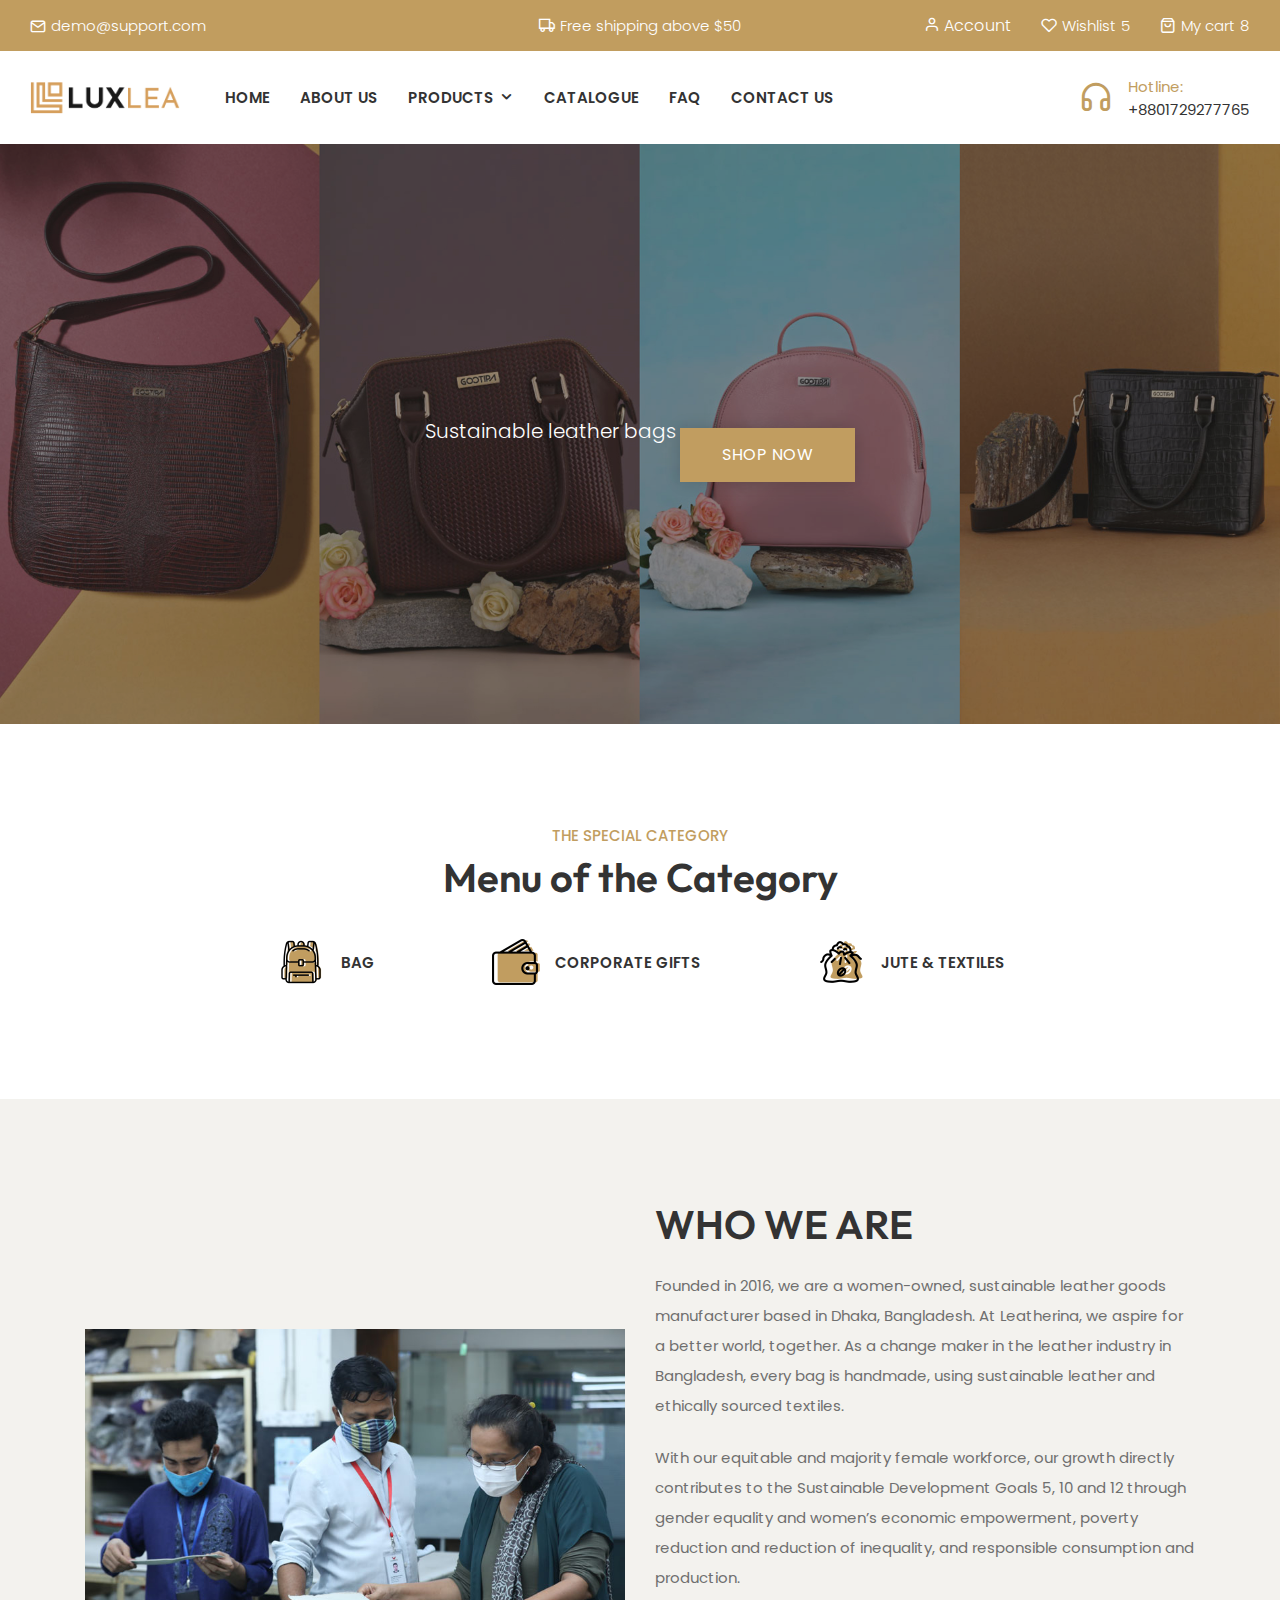
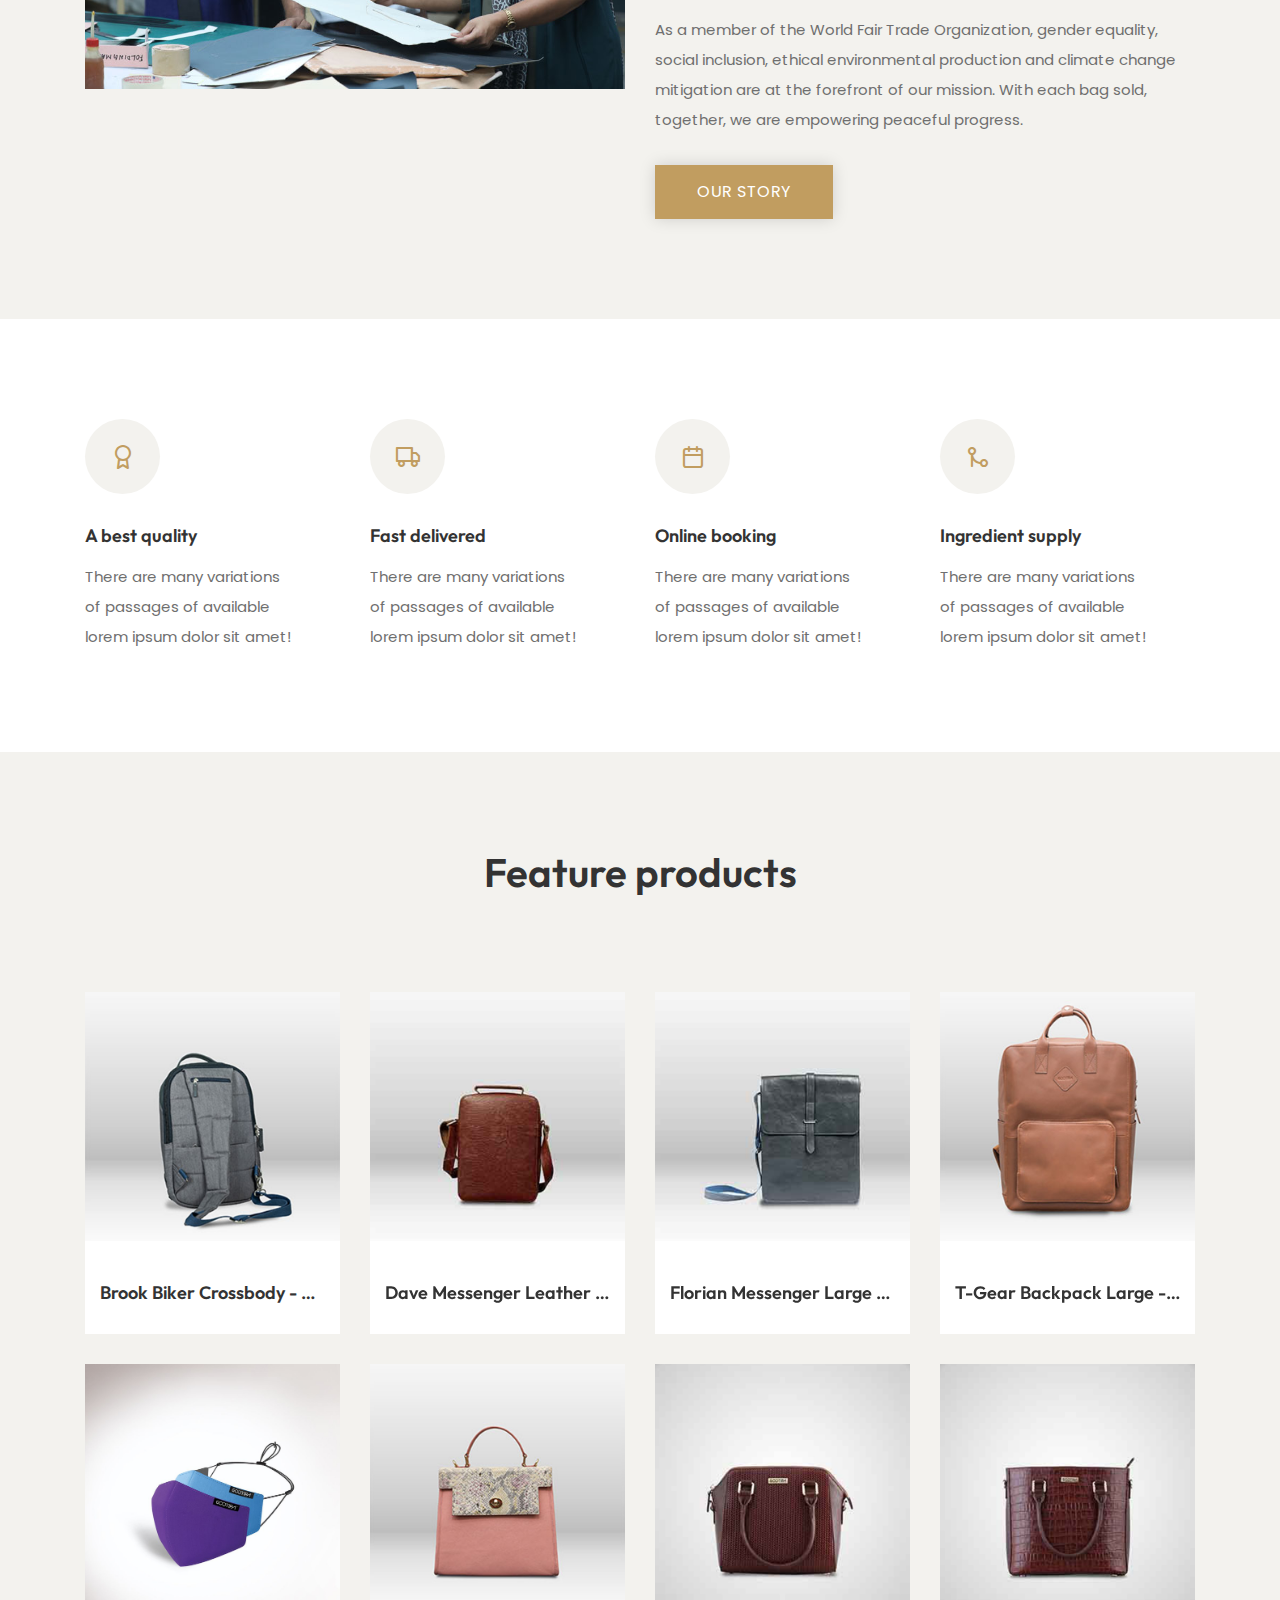
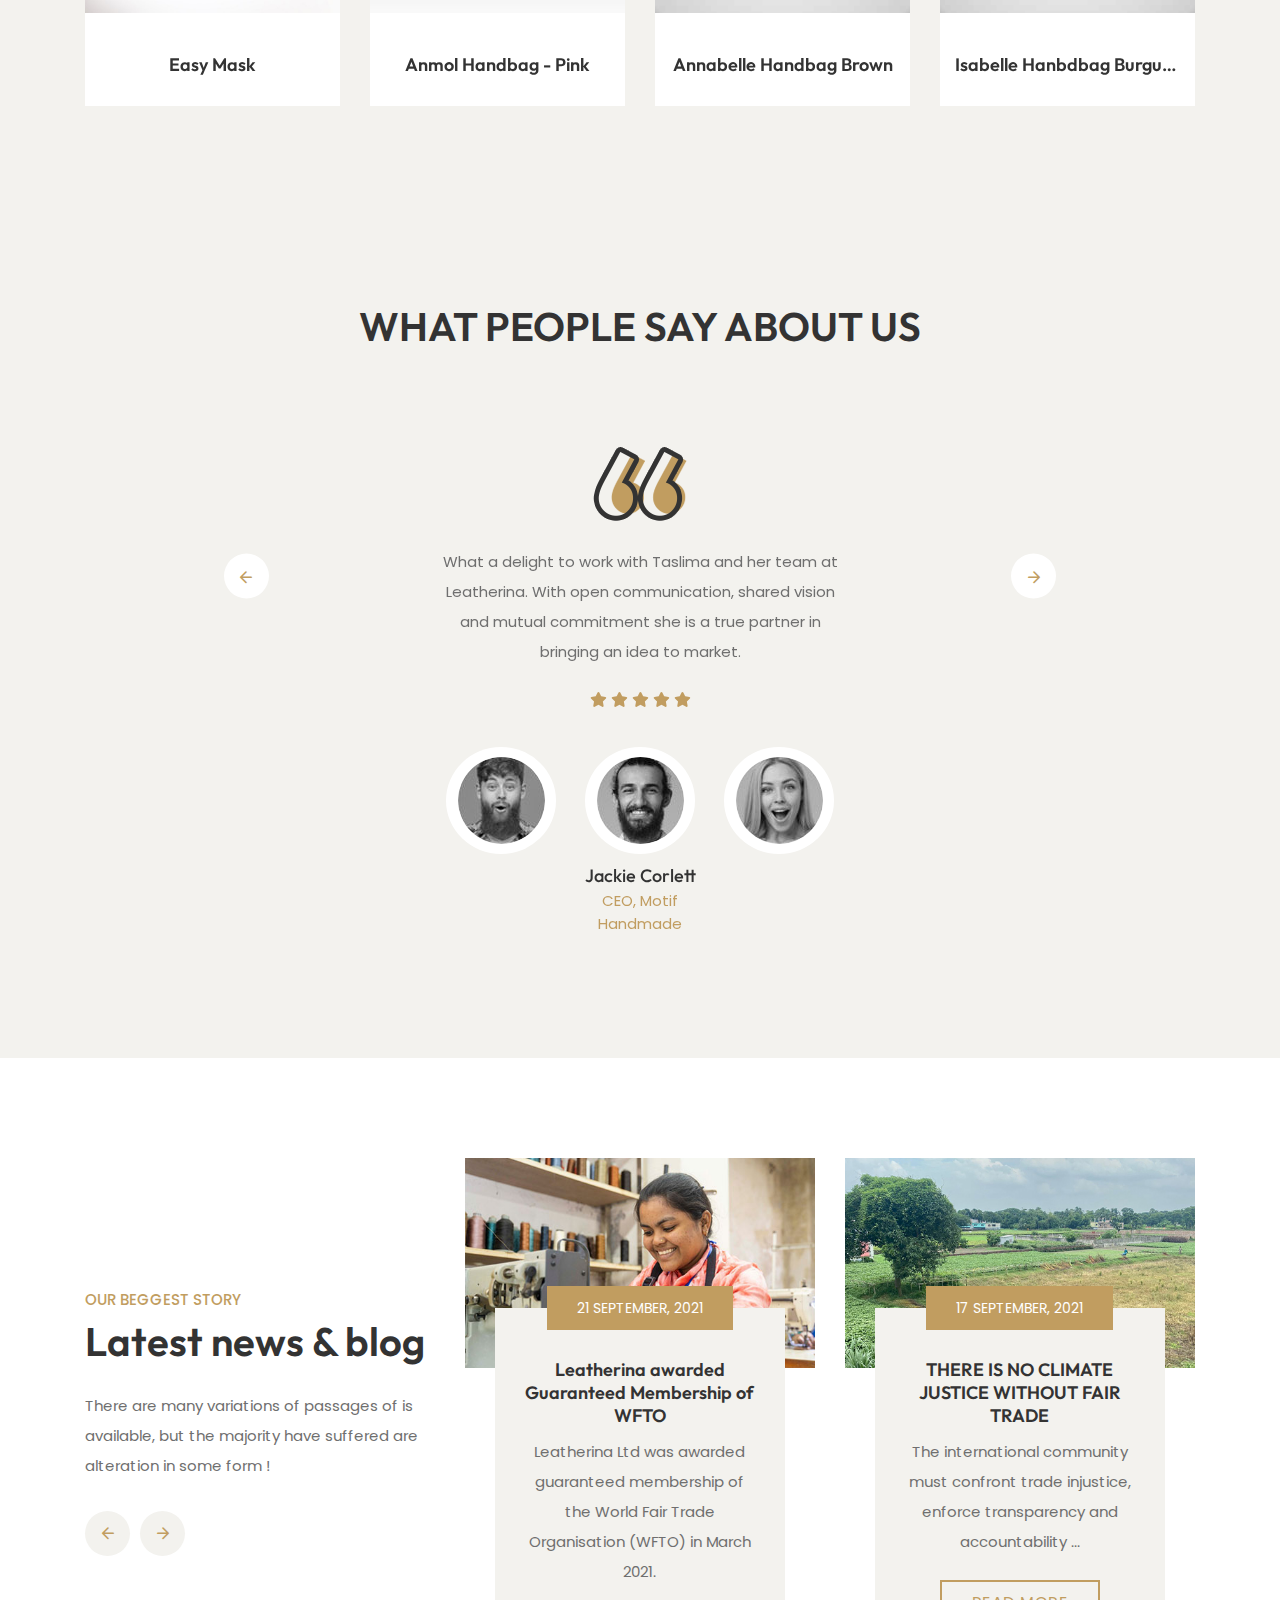
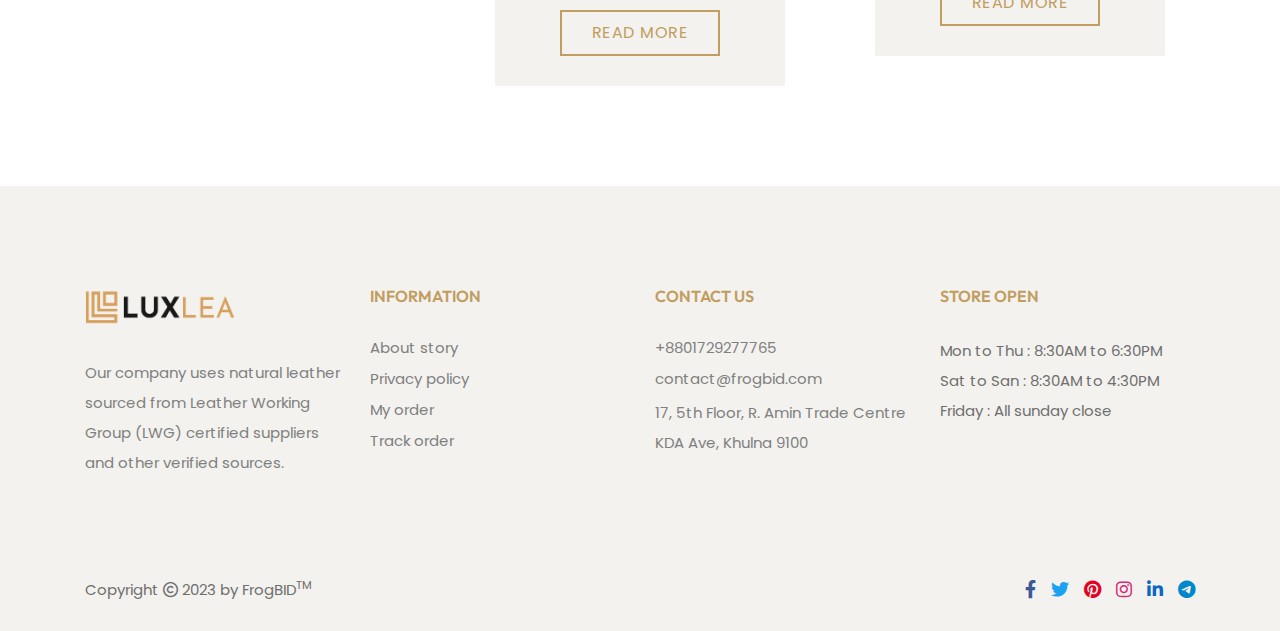
==== index.html @ 8ec2c6d4 "Update Files" ====
<!DOCTYPE html>
<html lang="en">

<!-- Added by HTTrack --><meta http-equiv="content-type" content="text/html;charset=UTF-8" /><!-- /Added by HTTrack -->
<head>
        <meta charset="utf-8">
        <meta name="description" content="A best stylish, creative, modern responsive template for different eCommerce business or industries."/>
        <meta name="keywords" content="food template, bakery products, html, eCommerce html template, responsive, pizza, burger, furniture, mobile, watches, electronics, computers accessories, toys, jewellery, restaurant accessories"/>
        <meta name="author" content="spacingtech_webify">
        <meta name="viewport" content="width=device-width, initial-scale=1">
        <!-- title -->
        <title>Luxlea</title>
        <!-- favicon -->
        <link rel="icon" type="image/x-icon" href="img/logo/favicon.png">
        <!-- bootstrap css -->
        <link rel="stylesheet" type="text/css" href="css/bootstrap.min.css">
        <!-- magnific-popup css -->
        <link rel="stylesheet" type="text/css" href="css/magnific-popup.css">
        <!-- animate css -->
        <link rel="stylesheet" type="text/css" href="css/animate.min.css">
        <!-- bootstrap icon -->
        <link rel="stylesheet" type="text/css" href="css/bootstrap-icons.css">
        <!-- font-awesome css -->
        <link rel="stylesheet" type="text/css" href="css/all.min.css">
        <!--fether css -->
        <link rel="stylesheet" type="text/css" href="css/feather.css">
        <!-- owl css -->
        <link rel="stylesheet" type="text/css" href="css/owl.carousel.min.css">
        <link rel="stylesheet" type="text/css" href="css/owl.theme.default.min.css">
        <!-- swiper-bundle css -->
        <link rel="stylesheet" type="text/css" href="css/swiper-bundle.min.css">
        <!-- slick slider css -->
        <link rel="stylesheet" type="text/css" href="css/slick.css">
        <!-- style css -->
        <link rel="stylesheet" type="text/css" href="css/style.css">
    </head>
    <body>
        <!-- top-notification start -->
        <section class="top-notification-bar">
            <div class="container-fluid">
                <div class="row">
                    <div class="col">
                        <ul class="grid-wrap">
                            <li class="grid-wrapper contact-wrap">
                                <div class="contact-link">
                                    <div class="connect-wrap contact-mail">
                                        <a href="mailto:demo@support.com"><i class="feather-mail"></i>
                                            <span>demo@support.com</span>
                                        </a>
                                    </div>
                                </div>
                            </li>
                            <li class="grid-wrapper center-wrap">
                                <div class="offer-text">
                                    <span class="icon"><i class="feather-truck"></i></span>
                                    <p>Free shipping above $50</p>
                                </div>
                            </li>
                            <li class="grid-wrapper other-wrap">
                                <div class="other-link">
                                    <!-- user start -->
                                    <div class="noti-wrap user-wrap">
                                        <div class="acc-desk-header">
                                            <div class="acc-title">
                                                <a href="#" class="acc-ti">
                                                    <span class="user-icon"><i class="feather-user"></i></span>
                                                    <span class="user-title">Account</span>
                                                </a>
                                            </div>
                                            <div class="acc-title-lg">
                                                <a href="#"><i class="feather-user"></i></a>
                                            </div>
                                        </div>
                                    </div>
                                    <!-- user end -->
                                    <!-- wishlist start -->
                                    <div class="noti-wrap wishlist-wrap">
                                        <a href="#" class="header-wishlist-btn">
                                            <span class="wishlist-icon"><i class="feather-heart"></i></span>
                                            <span class="wishlist-title">Wishlist</span>
                                            <span class="wishlist-counter">5</span>
                                        </a>
                                    </div>
                                    <!-- wishlist end -->
                                    <!-- cart start -->
                                    <div class="noti-wrap cart-wrap">
                                        <div class="shopping-widget">
                                            <div class="shopping-cart">
                                                <a href="javascript:void(0)" class="cart-count">
                                                    <span class="cart-icon-wrap">
                                                        <span class="cart-icon"><i class="feather-shopping-bag"></i></span>
                                                        <span class="cart-title">My cart</span>
                                                        <span class="bigcounter">8</span>
                                                    </span>
                                                </a>
                                            </div>
                                        </div>
                                    </div>
                                    <!-- cart end -->
                                </div>
                            </li>
                        </ul>
                    </div>
                </div>
            </div>
        </section>
        <!-- top-notification end -->
        <!-- header start -->
        <header class="header-area">
            <div class="header-main-area">
                <div class="container-fluid">
                    <div class="row">
                        <div class="col">
                            <div class="header-main">
                                <!-- header logo start -->
                                <div class="header-element logo">
                                    <a href="index.html" class="theme-header-logo">
                                        <img src="img/logo/logo.png" class="img-fluid" alt="logo">
                                    </a>
                                </div>
                                <!-- header logo end -->
                                <!-- header megamenu start -->
                                <div class="header-element megamenu-content">
                                    <a href="#main-collapse" class="browse-cat" data-bs-toggle="collapse" aria-expanded="true">
                                        <span class="menu-icon"><i class="feather-menu"></i></span>
                                        <span class="menu-title">Menu</span>
                                        <span class="menu-arrow"><i class="feather-chevron-down"></i></span>
                                    </a>
                                    <div class="mainwrap collapse show" id="main-collapse">
                                        <ul class="main-menu">
                                            <li class="menu-link">
                                                <a href="index.html" class="link-title">
                                                    <span class="sp-link-title">Home</span>
                                                </a>
                                                <a href="index.html" data-bs-toggle="collapse" class="link-title link-title-lg">
                                                    <span class="sp-link-title">Home</span>
                                                </a>
                                            </li>
                                            <li class="menu-link">
                                                <a href="about-us-2.html" class="link-title">
                                                    <span class="sp-link-title">About Us</span>
                                                </a>
                                                <a href="about-us-2.html" data-bs-toggle="collapse" class="link-title link-title-lg">
                                                    <span class="sp-link-title">About Us</span>
                                                </a>
                                            </li>
                                            <li class="menu-link">
                                                <a href="#" class="link-title">
                                                    <span class="sp-link-title">Products</span>
                                                    <span class="menu-arrow"><i class="feather-chevron-down"></i></span>
                                                </a>
                                                <a href="#" data-bs-toggle="collapse" class="link-title link-title-lg">
                                                    <span class="sp-link-title">Products</span>
                                                    <span class="menu-arrow"><i class="feather-chevron-down"></i></span>
                                                </a>
                                                <div class="menu-dropdown single-menu collapse" id="desk-single-blog">
                                                    <ul class="container ul p-0">
                                                        <li class="singlemenu-li">
                                                            <a href="bag.html" class="singlelink-title">
                                                                <span class="sp-link-title">Bag's</span>
                                                            </a>
                                                        </li>
                                                        <li class="singlemenu-li">
                                                            <a href="corporategifts.html" class="singlelink-title">
                                                                <span class="sp-link-title">Corporate Gifts</span>
                                                            </a>
                                                        </li>
                                                        <li class="singlemenu-li">
                                                            <a href="juteandtextiles.html" class="singlelink-title">
                                                                <span class="sp-link-title">Jute & Textiles</span>
                                                            </a>
                                                        </li>
                                                    </ul>
                                                </div>
                                            </li>
                                            <li class="menu-link">
                                                <a href="#" class="link-title">
                                                    <span class="sp-link-title">Catalogue </span>
                                                </a>
                                                <a href="#" class="link-title link-title-lg" data-bs-toggle="collapse">
                                                    <span class="sp-link-title">Catalogue</span>
                                                </a>
                                            </li>
                                            <li class="menu-link">
                                                <a href="faq.html" class="link-title">
                                                    <span class="sp-link-title">Faq</span>
                                                </a>
                                                <a href="faq.html" data-bs-toggle="collapse" class="link-title link-title-lg">
                                                    <span class="sp-link-title">Faq</span>
                                                </a>
                                            </li>
                                            <li class="menu-link">
                                                <a href="contact-us-2.html" class="link-title">
                                                    <span class="sp-link-title">Contact us</span>
                                                </a>
                                                <a href="contact-us-2.html" data-bs-toggle="collapse" class="link-title link-title-lg">
                                                    <span class="sp-link-title">Contact us</span>
                                                </a>
                                            </li>
                                        </ul>
                                    </div>
                                </div>
                                <!-- header megamenu end -->
                                <!-- right-block-box start-->
                                <div class="header-element right-block-box">
                                    <ul class="shop-element">
                                        <li class="side-wrap toggle-wrap">
                                            <!-- button toggler start -->
                                            <button class="toggler-button"><span class="line"></span></button>
                                            <!-- button toggler end -->
                                        </li>
                                        <li class="side-wrap search-wrap">
                                            <a href="#seachmodal" class="search-popup" data-bs-toggle="modal">
                                                <i class="feather-search"></i>
                                            </a>
                                            <a href="#seachmodal" class="search-popup search-popup-lg" data-bs-toggle="modal"><i class="feather-search"></i></a>
                                        </li>
                                        <li class="side-wrap user-wrap">
                                            <div class="acc-desk-header">
                                                <div class="acc-title">
                                                    <span class="user-icon"><i class="feather-user"></i></span>
                                                    <a href="#" class="acc-ti">Account</a>
                                                </div>
                                                <div class="acc-title-lg">
                                                    <a href="#"><i class="feather-user"></i></a>
                                                </div>
                                            </div>
                                        </li>
                                        <li class="side-wrap wishlist-wrap">
                                            <a href="#" class="header-wishlist-btn">
                                                <span class="wishlist-icon"><i class="feather-heart"></i></span>
                                                <span class="wishlist-title">Wishlist</span>
                                                <span class="wishlist-counter">5</span>
                                            </a>
                                        </li>
                                        <li class="side-wrap cart-wrap">
                                            <div class="shopping-widget">
                                                <div class="shopping-cart">
                                                    <a href="javascript:void(0)" class="cart-count">
                                                        <span class="cart-icon-wrap">
                                                            <span class="cart-icon"><i class="feather-shopping-bag"></i></span>
                                                            <span class="cart-title">My cart</span>
                                                            <span class="bigcounter">8</span>
                                                        </span>
                                                    </a>
                                                </div>
                                            </div>
                                        </li>
                                        <li class="side-wrap track-wrap">
                                            <div class="track-block">
                                                <a href="tel:+00123456789">
                                                    <span class="icon"><i class="feather-headphones"></i></span>
                                                    <span class="title-block">
                                                        <span class="hot-title">Hotline:</span>+8801729277765
                                                    </span>
                                                </a>
                                            </div>
                                        </li>
                                    </ul>
                                </div>
                                <!-- right-block-box end-->
                            </div>
                        </div>
                    </div>
                </div>
            </div>
        </header>
        <!-- header end -->
        <main>
            <!-- home-slider start -->
            <section class="slider-content">
                <div class="home-slider owl-carousel owl-theme" id="home-slider">
                    <div class="item">
                        <div class="slide-image">
                            <img src="img/slider/backery-slider-01.jpg" class="img-fluid desk-img" alt="backery-slider-01">
                            <img src="img/slider/mobile-slider-01.jpg" class="img-fluid mobile-img" alt="mobile-slider-01">
                            <div class="container slider-info-content">
                                <div class="row">
                                    <div class="col">
                                        <div class="slider-text-info slider-content-center slider-text-center">
                                            <span class="sub-title e1">Sustainable leather bags</span>
                                            <a href="#" class="btn btn-style e1">Shop now</a>
                                        </div>
                                    </div>
                                </div>
                            </div>
                        </div>
                    </div>
                    <div class="item">
                        <div class="slide-image">
                            <img src="img/slider/backery-slider-02.jpg" class="img-fluid desk-img" alt="backery-slider-02">
                            <img src="img/slider/mobile-slider-02.jpg" class="img-fluid mobile-img" alt="mobile-slider-02">
                            <div class="container slider-info-content">
                                <div class="row">
                                    <div class="col">
                                        <div class="slider-text-info slider-content-center slider-text-center">
                                            <span class="sub-title e1">Empowering women with each bag made and worn</span>
                                            <a href="#" class="btn btn-style e1">Shop now</a>
                                        </div>
                                    </div>
                                </div>
                            </div>
                        </div>
                    </div>
                    <div class="item">
                        <div class="slide-image">
                            <img src="img/slider/backery-slider-03.jpg" class="img-fluid desk-img" alt="backery-slider-03">
                            <img src="img/slider/mobile-slider-03.jpg" class="img-fluid mobile-img" alt="mobile-slider-03">
                            <div class="container slider-info-content">
                                <div class="row">
                                    <div class="col">
                                        <div class="slider-text-info slider-content-center slider-text-center">
                                            <span class="sub-title e1">Enabling a value chain of empowerment and peace</span>
                                            <a href="#" class="btn btn-style e1">Shop now</a>
                                        </div>
                                    </div>
                                </div>
                            </div>
                        </div>
                    </div>
                </div>
            </section>
            <!-- home-slider end -->
            <!-- tab stat -->
            <section class="category-sub category-sub-template section-ptb" style="padding-bottom: 0px;">
                <div class="container">
                    <div class="row">
                        <div class="col">
                            <div class="section-capture">
                                <div class="section-title">
                                    <span class="sub-title">The special Category</span>
                                    <h2>Menu of the Category</h2>
                                </div>
                                <!-- product-tab start -->
                                <div class="tab tab-grp">
                                    <ul class="nav nav-tabs">
                                        <li>
                                            <a href="bag.html">
                                                <span class="tab-img">
                                                    <img src="img/logo/tab-1.png" class="img-fluid" alt="tab-1">
                                                </span>
                                                <span class="tab-title">Bag</span>
                                            </a>
                                        </li>
                                        <li>
                                            <a href="corporategifts.html">
                                                <span class="tab-img">
                                                    <img src="img/logo/tab-2.png" class="img-fluid" alt="tab-2">
                                                </span>
                                                <span class="tab-title">Corporate Gifts</span>
                                            </a>
                                        </li>
                                        <li>
                                            <a href="juteandtextiles.html">
                                                <span class="tab-img">
                                                    <img src="img/logo/tab-3.png" class="img-fluid" alt="tab-3">
                                                </span>
                                                <span class="tab-title">Jute & Textiles</span>
                                            </a>
                                        </li>
                                    </ul>
                                </div>
                                <!-- product-tab end -->
                            </div>
                           <!-- <div class="tab-content tabs">
                                <div class="tab-pane fade show active" id="bread">
                                    <ul class="grid-wrap">
                                        <li class="grid-wrapper">
                                            <a href="collection.html" class="sub-cat-block">
                                                <span class="cat-img">
                                                    <img src="img/collection/bun-collection-01.jpg" class="img-fluid" alt="bun-collection-01">
                                                </span>
                                                <div class="text-content">
                                                    <h6>Baguette with bread</h6>
                                                    <p>It is a long established fact that reader will be distracted by the</p>
                                                </div>
                                                <span class="icon"><i class="feather-arrow-right"></i></span>
                                            </a>
                                        </li>
                                        <li class="grid-wrapper">
                                            <a href="collection.html" class="sub-cat-block">
                                                <span class="cat-img">
                                                    <img src="img/collection/bun-collection-02.jpg" class="img-fluid" alt="bun-collection-02">
                                                </span>
                                                <div class="text-content">
                                                    <h6>French bread alternative</h6>
                                                    <p>It is a long established fact that reader will be distracted by the</p>
                                                </div>
                                                <span class="icon"><i class="feather-arrow-right"></i></span>
                                            </a>
                                        </li>
                                        <li class="grid-wrapper">
                                            <a href="collection.html" class="sub-cat-block">
                                                <span class="cat-img">
                                                    <img src="img/collection/bun-collection-03.jpg" class="img-fluid" alt="bun-collection-03">
                                                </span>
                                                <div class="text-content">
                                                    <h6>Focaccia is an italian</h6>
                                                    <p>It is a long established fact that reader will be distracted by the</p>
                                                </div>
                                                <span class="icon"><i class="feather-arrow-right"></i></span>
                                            </a>
                                        </li>
                                        <li class="grid-wrapper">
                                            <a href="collection.html" class="sub-cat-block">
                                                <span class="cat-img">
                                                    <img src="img/collection/bun-collection-04.jpg" class="img-fluid" alt="bun-collection-04">
                                                </span>
                                                <div class="text-content">
                                                    <h6>The brown bread</h6>
                                                    <p>It is a long established fact that reader will be distracted by the</p>
                                                </div>
                                                <span class="icon"><i class="feather-arrow-right"></i></span>
                                            </a>
                                        </li>
                                        <li class="grid-wrapper">
                                            <a href="collection.html" class="sub-cat-block">
                                                <span class="cat-img">
                                                    <img src="img/collection/bun-collection-05.jpg" class="img-fluid" alt="bun-collection-05">
                                                </span>
                                                <div class="text-content">
                                                    <h6>Whole wheat bread</h6>
                                                    <p>It is a long established fact that reader will be distracted by the</p>
                                                </div>
                                                <span class="icon"><i class="feather-arrow-right"></i></span>
                                            </a>
                                        </li>
                                        <li class="grid-wrapper">
                                            <a href="collection.html" class="sub-cat-block">
                                                <span class="cat-img">
                                                    <img src="img/collection/bun-collection-06.jpg" class="img-fluid" alt="bun-collection-06">
                                                </span>
                                                <div class="text-content">
                                                    <h6>Boston brown bread</h6>
                                                    <p>It is a long established fact that reader will be distracted by the</p>
                                                </div>
                                                <span class="icon"><i class="feather-arrow-right"></i></span>
                                            </a>
                                        </li>
                                    </ul>
                                </div>
                                <div class="tab-pane fade" id="cakes">
                                    <ul class="grid-wrap">
                                        <li class="grid-wrapper">
                                            <a href="collection.html" class="sub-cat-block">
                                                <span class="cat-img">
                                                    <img src="img/collection/cake-collection-01.jpg" class="img-fluid" alt="cake-collection-01">
                                                </span>
                                                <div class="text-content">
                                                    <h6>Black forest pastry</h6>
                                                    <p>It is a long established fact that reader will be distracted by the</p>
                                                </div>
                                                <span class="icon"><i class="feather-arrow-right"></i></span>
                                            </a>
                                        </li>
                                        <li class="grid-wrapper">
                                            <a href="collection.html" class="sub-cat-block">
                                                <span class="cat-img">
                                                    <img src="img/collection/cake-collection-02.jpg" class="img-fluid" alt="cake-collection-02">
                                                </span>
                                                <div class="text-content">
                                                    <h6>Baking with Pastry</h6>
                                                    <p>It is a long established fact that reader will be distracted by the</p>
                                                </div>
                                                <span class="icon"><i class="feather-arrow-right"></i></span>
                                            </a>
                                        </li>
                                        <li class="grid-wrapper">
                                            <a href="collection.html" class="sub-cat-block">
                                                <span class="cat-img">
                                                    <img src="img/collection/cake-collection-03.jpg" class="img-fluid" alt="cake-collection-03">
                                                </span>
                                                <div class="text-content">
                                                    <h6>Suet crust pastry</h6>
                                                    <p>It is a long established fact that reader will be distracted by the</p>
                                                </div>
                                                <span class="icon"><i class="feather-arrow-right"></i></span>
                                            </a>
                                        </li>
                                        <li class="grid-wrapper">
                                            <a href="collection.html" class="sub-cat-block">
                                                <span class="cat-img">
                                                    <img src="img/collection/cake-collection-04.jpg" class="img-fluid" alt="cake-collection-04">
                                                </span>
                                                <div class="text-content">
                                                    <h6>Flaky and puff pastry</h6>
                                                    <p>It is a long established fact that reader will be distracted by the</p>
                                                </div>
                                                <span class="icon"><i class="feather-arrow-right"></i></span>
                                            </a>
                                        </li>
                                        <li class="grid-wrapper">
                                            <a href="collection.html" class="sub-cat-block">
                                                <span class="cat-img">
                                                    <img src="img/collection/cake-collection-05.jpg" class="img-fluid" alt="cake-collection-05">
                                                </span>
                                                <div class="text-content">
                                                    <h6>Rough puff pastry</h6>
                                                    <p>It is a long established fact that reader will be distracted by the</p>
                                                </div>
                                                <span class="icon"><i class="feather-arrow-right"></i></span>
                                            </a>
                                        </li>
                                        <li class="grid-wrapper">
                                            <a href="collection.html" class="sub-cat-block">
                                                <span class="cat-img">
                                                    <img src="img/collection/cake-collection-06.jpg" class="img-fluid" alt="cake-collection-06">
                                                </span>
                                                <div class="text-content">
                                                    <h6>Water crust pastry</h6>
                                                    <p>It is a long established fact that reader will be distracted by the</p>
                                                </div>
                                                <span class="icon"><i class="feather-arrow-right"></i></span>
                                            </a>
                                        </li>
                                    </ul>
                                </div>
                                <div class="tab-pane fade" id="bun">
                                    <ul class="grid-wrap">
                                        <li class="grid-wrapper">
                                            <a href="collection.html" class="sub-cat-block">
                                                <span class="cat-img">
                                                    <img src="img/collection/bun-collection-01.jpg" class="img-fluid" alt="bun-collection-01">
                                                </span>
                                                <div class="text-content">
                                                    <h6>A cream bun</h6>
                                                    <p>It is a long established fact that reader will be distracted by the</p>
                                                </div>
                                                <span class="icon"><i class="feather-arrow-right"></i></span>
                                            </a>
                                        </li>
                                        <li class="grid-wrapper">
                                            <a href="collection.html" class="sub-cat-block">
                                                <span class="cat-img">
                                                    <img src="img/collection/bun-collection-02.jpg" class="img-fluid" alt="bun-collection-02">
                                                </span>
                                                <div class="text-content">
                                                    <h6>Baguette is a long</h6>
                                                    <p>It is a long established fact that reader will be distracted by the</p>
                                                </div>
                                                <span class="icon"><i class="feather-arrow-right"></i></span>
                                            </a>
                                        </li>
                                        <li class="grid-wrapper">
                                            <a href="collection.html" class="sub-cat-block">
                                                <span class="cat-img">
                                                    <img src="img/collection/bun-collection-03.jpg" class="img-fluid" alt="bun-collection-03">
                                                </span>
                                                <div class="text-content">
                                                    <h6>Brioche bun having</h6>
                                                    <p>It is a long established fact that reader will be distracted by the</p>
                                                </div>
                                                <span class="icon"><i class="feather-arrow-right"></i></span>
                                            </a>
                                        </li>
                                        <li class="grid-wrapper">
                                            <a href="collection.html" class="sub-cat-block">
                                                <span class="cat-img">
                                                    <img src="img/collection/bun-collection-04.jpg" class="img-fluid" alt="bun-collection-04">
                                                </span>
                                                <div class="text-content">
                                                    <h6>The croissant breakfast</h6>
                                                    <p>It is a long established fact that reader will be distracted by the</p>
                                                </div>
                                                <span class="icon"><i class="feather-arrow-right"></i></span>
                                            </a>
                                        </li>
                                        <li class="grid-wrapper">
                                            <a href="collection.html" class="sub-cat-block">
                                                <span class="cat-img">
                                                    <img src="img/collection/bun-collection-05.jpg" class="img-fluid" alt="bun-collection-05">
                                                </span>
                                                <div class="text-content">
                                                    <h6>Banana the bread</h6>
                                                    <p>It is a long established fact that reader will be distracted by the</p>
                                                </div>
                                                <span class="icon"><i class="feather-arrow-right"></i></span>
                                            </a>
                                        </li>
                                        <li class="grid-wrapper">
                                            <a href="collection.html" class="sub-cat-block">
                                                <span class="cat-img">
                                                    <img src="img/collection/bun-collection-06.jpg" class="img-fluid" alt="bun-collection-06">
                                                </span>
                                                <div class="text-content">
                                                    <h6>Leavened fresh breads</h6>
                                                    <p>It is a long established fact that reader will be distracted by the</p>
                                                </div>
                                                <span class="icon"><i class="feather-arrow-right"></i></span>
                                            </a>
                                        </li>
                                    </ul>
                                </div>
                                <div class="tab-pane fade" id="pastries">
                                    <ul class="grid-wrap">
                                        <li class="grid-wrapper">
                                            <a href="collection.html" class="sub-cat-block">
                                                <span class="cat-img">
                                                    <img src="img/collection/pastry-collection-01.jpg" class="img-fluid" alt="pastry-collection-01">
                                                </span>
                                                <div class="text-content">
                                                    <h6>Apricot danish pastry</h6>
                                                    <p>It is a long established fact that reader will be distracted by the</p>
                                                </div>
                                                <span class="icon"><i class="feather-arrow-right"></i></span>
                                            </a>
                                        </li>
                                        <li class="grid-wrapper">
                                            <a href="collection.html" class="sub-cat-block">
                                                <span class="cat-img">
                                                    <img src="img/collection/pastry-collection-02.jpg" class="img-fluid" alt="pastry-collection-02">
                                                </span>
                                                <div class="text-content">
                                                    <h6>Rhubarb tartlets pastry</h6>
                                                    <p>It is a long established fact that reader will be distracted by the</p>
                                                </div>
                                                <span class="icon"><i class="feather-arrow-right"></i></span>
                                            </a>
                                        </li>
                                        <li class="grid-wrapper">
                                            <a href="collection.html" class="sub-cat-block">
                                                <span class="cat-img">
                                                    <img src="img/collection/pastry-collection-03.jpg" class="img-fluid" alt="pastry-collection-03">
                                                </span>
                                                <div class="text-content">
                                                    <h6>Profiteroles Pastry</h6>
                                                    <p>It is a long established fact that reader will be distracted by the</p>
                                                </div>
                                                <span class="icon"><i class="feather-arrow-right"></i></span>
                                            </a>
                                        </li>
                                        <li class="grid-wrapper">
                                            <a href="collection.html" class="sub-cat-block">
                                                <span class="cat-img">
                                                    <img src="img/collection/pastry-collection-04.jpg" class="img-fluid" alt="pastry-collection-04">
                                                </span>
                                                <div class="text-content">
                                                    <h6>Florentine tarts pastry</h6>
                                                    <p>It is a long established fact that reader will be distracted by the</p>
                                                </div>
                                                <span class="icon"><i class="feather-arrow-right"></i></span>
                                            </a>
                                        </li>
                                        <li class="grid-wrapper">
                                            <a href="collection.html" class="sub-cat-block">
                                                <span class="cat-img">
                                                    <img src="img/collection/pastry-collection-05.jpg" class="img-fluid" alt="pastry-collection-05">
                                                </span>
                                                <div class="text-content">
                                                    <h6>Baklava pastry</h6>
                                                    <p>It is a long established fact that reader will be distracted by the</p>
                                                </div>
                                                <span class="icon"><i class="feather-arrow-right"></i></span>
                                            </a>
                                        </li>
                                        <li class="grid-wrapper">
                                            <a href="collection.html" class="sub-cat-block">
                                                <span class="cat-img">
                                                    <img src="img/collection/pastry-collection-06.jpg" class="img-fluid" alt="pastry-collection-06">
                                                </span>
                                                <div class="text-content">
                                                    <h6>Rocky cups pastry</h6>
                                                    <p>It is a long established fact that reader will be distracted by the</p>
                                                </div>
                                                <span class="icon"><i class="feather-arrow-right"></i></span>
                                            </a>
                                        </li>
                                    </ul>
                                </div>
                            </div>-->
                        </div>
                    </div>
                </div>
            </section>
            <!-- tab end -->


            <!-- custom-text start -->
            <section class="custom-text">
                <div class="container">
                    <div class="row">
                        <div class="col">
                            <div class="custom-text-wrapper">
                                <div class="custom-text-img">
                                    <div class="offer-img">
                                        <a href="about-us-2.html">
                                            <img src="img/about-us/backery-about-img.png" class="img-fluid" alt="backery-about-img">
                                        </a>
                                    </div>
                                </div>
                                <div class="custom-text-content">
                                    <div class="custom-width">
                                        <h2>WHO WE ARE</h2>
                                        <p>Founded in 2016, we are a women-owned, sustainable leather goods manufacturer based in Dhaka, Bangladesh. At Leatherina, we aspire for a better world, together. As a change maker in the leather industry in Bangladesh, every bag is handmade, using sustainable leather and ethically sourced textiles. </p>
                                        <p>With our equitable and majority female workforce, our growth directly contributes to the Sustainable Development Goals 5, 10 and 12 through gender equality and women’s economic empowerment, poverty reduction and reduction of inequality, and responsible consumption and production.</p>
                                        <p>As a member of the World Fair Trade Organization, gender equality, social inclusion, ethical environmental production and climate change mitigation are at the forefront of our mission. With each bag sold, together, we are empowering peaceful progress.</p>
                                        <div class="price-wrap">
                                            <a href="about-us-2.html" class="btn btn-style">OUR STORY</a>
                                        </div>
                                    </div>
                                </div>
                            </div>
                        </div>
                    </div>
                </div>
            </section>
            <!-- custom-text end -->
            <!-- our-service-area start -->
            <section class="our-service-area section-ptb">
                <div class="container">
                    <div class="row">
                        <div class="col">
                            <ul class="single-service">
                                <li class="service-content">
                                    <div class="ser-block">
                                        <a href="javascript:void(0)"><i class="feather-award"></i></a>
                                        <div class="service-text">
                                            <h6>A best quality</h6>
                                            <p>There are many variations of passages of available lorem ipsum dolor sit amet!</p>
                                        </div>
                                    </div>
                                </li>
                                <li class="service-content">
                                    <div class="ser-block">
                                        <a href="javascript:void(0)"><i class="feather-truck"></i></a>
                                        <div class="service-text">
                                            <h6>Fast delivered</h6>
                                            <p>There are many variations of passages of available lorem ipsum dolor sit amet!</p>
                                        </div>
                                    </div>
                                </li>
                                <li class="service-content">
                                    <div class="ser-block">
                                        <a href="javascript:void(0)"><i class="feather-calendar"></i></a>
                                        <div class="service-text">
                                            <h6>Online booking</h6>
                                            <p>There are many variations of passages of available lorem ipsum dolor sit amet!</p>
                                        </div>
                                    </div>
                                </li>
                                <li class="service-content">
                                    <div class="ser-block">
                                        <a href="javascript:void(0)"><i class="feather-git-merge"></i></a>
                                        <div class="service-text">
                                            <h6>Ingredient supply</h6>
                                            <p>There are many variations of passages of available lorem ipsum dolor sit amet!</p>
                                        </div>
                                    </div>
                                </li>
                            </ul>
                        </div>
                    </div>
                </div>
            </section>
            <!-- our-service-area end -->
            <!-- product start -->
            <section class="special-category collection-category-template section-ptb">
                <div class="container">
                    <div class="row">
                        <div class="col">
                            <div class="collection-category">
                                <div class="section-capture">
                                    <div class="section-title">
                                        <h2><span>Feature products</span></h2>
                                    </div>
                                </div>
                                <div class="collection-wrap">
                                    <div class="collection-slider swiper" id="pro-template">
                                        <div class="swiper-wrapper">
                                            <div class="swiper-slide">
                                                <!-- product start -->
                                                <div class="single-product-wrap">
                                                    <!-- product-img start -->
                                                    <div class="product-image">
                                                        <a href="product-template6.html" class="pro-img">
                                                            <img src="img/product/p-1.jpg" class="img-fluid img1" alt="p-1">
                                                            <img src="img/product/p-2.jpg" class="img-fluid img2" alt="p-2">
                                                        </a>
                                                    </div>
                                                    <div class="product-content">
                                                        <h6><a href="product-template6.html">Brook Biker Crossbody - Blue</a></h6>
                                                    </div>
                                                </div>
                                            </div>
                                            <div class="swiper-slide">
                                                <div class="single-product-wrap">
                                                    <!-- product-img start -->
                                                    <div class="product-image">
                                                        <a href="product-template6.html" class="pro-img">
                                                            <img src="img/product/p-3.jpg" class="img-fluid img1" alt="p-3">
                                                            <img src="img/product/p-4.jpg" class="img-fluid img2" alt="p-4">
                                                        </a>
                                                    </div>
                                                    <div class="product-content">
                                                        <h6><a href="product-template6.html">Dave Messenger Leather - Brown</a></h6>
                                                    </div>
                                                </div>
                                            </div>
                                            <div class="swiper-slide">
                                                <!-- product start -->
                                                <div class="single-product-wrap">
                                                    <!-- product-img start -->
                                                    <div class="product-image">
                                                        <a href="product-template6.html" class="pro-img">
                                                            <img src="img/product/p-5.jpg" class="img-fluid img1" alt="p-5">
                                                            <img src="img/product/p-6.jpg" class="img-fluid img2" alt="p-6">
                                                        </a>
                                                    </div>
                                                    <div class="product-content">
                                                        <h6><a href="product-template6.html">Florian Messenger Large - Navy Blue</a></h6>
                                                    </div>
                                                </div>
                                            </div>
                                            <div class="swiper-slide">
                                                <!-- product start -->
                                                <div class="single-product-wrap">
                                                    <!-- product-img start -->
                                                    <div class="product-image">
                                                        <a href="product-template6.html" class="pro-img">
                                                            <img src="img/product/p-7.jpg" class="img-fluid img1" alt="p-7">
                                                            <img src="img/product/p-8.jpg" class="img-fluid img2" alt="p-8">
                                                        </a>
                                                    </div>
                                                    <div class="product-content">
                                                        <h6><a href="product-template6.html">T-Gear Backpack Large - Brown</a></h6>
                                                    </div>
                                                </div>
                                            </div>
                                            <div class="swiper-slide">
                                                <!-- product start -->
                                                <div class="single-product-wrap">
                                                    <!-- product-img start -->
                                                    <div class="product-image">
                                                        <a href="product-template6.html" class="pro-img">
                                                            <img src="img/product/p-9.jpg" class="img-fluid img1" alt="p-9">
                                                            <img src="img/product/p-10.jpg" class="img-fluid img2" alt="p-10">
                                                        </a>
                                                    </div>
                                                    <div class="product-content">
                                                        <h6><a href="product-template6.html">HK Knit Mask</a></h6>
                                                    </div>
                                                </div>
                                            </div>
                                            <div class="swiper-slide">
                                                <!-- product start -->
                                                <div class="single-product-wrap">
                                                    <!-- product-img start -->
                                                    <div class="product-image">
                                                        <a href="product-template6.html" class="pro-img">
                                                            <img src="img/product/p-11.jpg" class="img-fluid img1" alt="p-11">
                                                            <img src="img/product/p-12.jpg" class="img-fluid img2" alt="p-12">
                                                        </a>
                                                    </div>
                                                    <div class="product-content">

                                                        <h6><a href="product-template6.html">3D Mask</a></h6>
                                                    </div>
                                                </div>
                                            </div>
                                            <div class="swiper-slide">
                                                <!-- product start -->
                                                <div class="single-product-wrap">
                                                    <!-- product-img start -->
                                                    <div class="product-image">
                                                        <a href="product-template6.html" class="pro-img">
                                                            <img src="img/product/p-13.jpg" class="img-fluid img1" alt="p-13">
                                                            <img src="img/product/p-14.jpg" class="img-fluid img2" alt="p-14">
                                                        </a>
                                                    </div>

                                                    <div class="product-content">
                                                        <h6><a href="product-template6.html">Easy Mask</a></h6>
                                                    </div>
                                                </div>
                                            </div>
                                            <div class="swiper-slide">
                                                <!-- product start -->
                                                <div class="single-product-wrap">
                                                    <!-- product-img start -->
                                                    <div class="product-image">
                                                        <a href="product-template6.html" class="pro-img">
                                                            <img src="img/product/p-15.jpg" class="img-fluid img1" alt="p-15">
                                                            <img src="img/product/p-16.jpg" class="img-fluid img2" alt="p-16">
                                                        </a>
                                                    </div>
                                                    <div class="product-content">
                                                        <h6><a href="product-template6.html">Anmol Handbag - Pink</a></h6>
                                                    </div>
                                                </div>
                                            </div>
                                            <div class="swiper-slide">
                                                <!-- product start -->
                                                <div class="single-product-wrap">
                                                    <!-- product-img start -->
                                                    <div class="product-image">
                                                        <a href="product-template6.html" class="pro-img">
                                                            <img src="img/product/p-17.jpg" class="img-fluid img1" alt="p-17">
                                                            <img src="img/product/p-18.jpg" class="img-fluid img2" alt="p-18">
                                                        </a>
                                                    </div>
                                                    <div class="product-content">
                                                        <h6><a href="product-template6.html">Annabelle Handbag Brown</a></h6>
                                                </div>
                                                </div>
                                            </div>
                                            <div class="swiper-slide">
                                                <!-- product start -->
                                                <div class="single-product-wrap">
                                                    <!-- product-img start -->
                                                    <div class="product-image">
                                                        <a href="product-template6.html" class="pro-img">
                                                            <img src="img/product/p-19.jpg" class="img-fluid img1" alt="p-19">
                                                            <img src="img/product/p-20.jpg" class="img-fluid img2" alt="p-20">
                                                        </a>
                                                    </div>
                                                    <div class="product-content">
                                                        <h6><a href="product-template6.html">Isabelle Hanbdbag Burgundy</a></h6>
                                                    </div>
                                                </div>
                                            </div>
                                            <div class="swiper-slide">
                                                <!-- product start -->
                                                <div class="single-product-wrap">
                                                    <!-- product-img start -->
                                                    <div class="product-image">
                                                        <a href="product-template6.html" class="pro-img">
                                                            <img src="img/product/p-21.jpg" class="img-fluid img1" alt="p-21">
                                                            <img src="img/product/p-22.jpg" class="img-fluid img2" alt="p-22">
                                                        </a>
                                                    </div>
                                                    <div class="product-content">
                                                        <h6><a href="product-template6.html">Forte weekender - Brown</a></h6>
                                                    </div>
                                                </div>
                                            </div>
                                            <div class="swiper-slide">
                                                <!-- product start -->
                                                <div class="single-product-wrap">
                                                    <!-- product-img start -->
                                                    <div class="product-image">
                                                        <a href="product-template6.html" class="pro-img">
                                                            <img src="img/product/p-1.jpg" class="img-fluid img1" alt="p-1">
                                                            <img src="img/product/p-2.jpg" class="img-fluid img2" alt="p-2">
                                                        </a>
                                                    </div>
                                                    <div class="product-content">
                                                        <h6><a href="product-template6.html">Brook Biker Crossbody - Blue</a></h6>
                                                    </div>
                                                </div>
                                            </div>
                                        </div>
                                    </div>
                                </div>
                            </div>
                        </div>
                    </div>
                </div>
            </section>
            <!-- product end -->
            <!-- testimonial start -->
            <section class="testimonial-area section-ptb">
                <div class="container">
                    <div class="row">
                        <div class="col">
                            <div class="section-capture">
                                <div class="section-title">
                                    <h2><span>WHAT PEOPLE SAY ABOUT US</span></h2>
                                </div>
                            </div>
                            <div class="testi-slider">
                                <div class="product-detail-slider">
                                    <div class="pro-slider">
                                        <div class="slider-for slick-slider">
                                            <div class="slick-slide">
                                                <div class="testi-content">
                                                    <span class="quote-icon">
                                                        <img src="img/logo/quote-icon.png" class="img-fluid" alt="quote-icon">
                                                    </span>
                                                    <div class="testi-desc">
                                                        <p>What a delight to work with Taslima and her team at Leatherina. With open communication, shared vision and mutual commitment she is a true partner in bringing an idea to market.</p>
                                                    </div>
                                                    <div class="testi-review">
                                                        <i class="fa fa-star"></i>
                                                        <i class="fa fa-star"></i>
                                                        <i class="fa fa-star"></i>
                                                        <i class="fa fa-star"></i>
                                                        <i class="fa fa-star"></i>
                                                    </div>
                                                </div>
                                            </div>
                                            <div class="slick-slide">
                                                <div class="testi-content">
                                                    <span class="quote-icon">
                                                        <img src="img/logo/quote-icon.png" class="img-fluid" alt="quote-icon">
                                                    </span>
                                                    <div class="testi-desc">
                                                        <p>Founder, MYOMY
                                                            Ever since we had met Taslima Miji and her company Leatherina end of 2017, we knew that she was the person we could weave a journey we can walk together. We are so proud to have collaborated with this dedicated, pro-active woman and her committed team to make our sustainable bags. She pairs timely and quality production with impact in society and is already a role model for many Bangladeshi women.</p>
                                                    </div>
                                                    <div class="testi-review">
                                                        <i class="fa fa-star"></i>
                                                        <i class="fa fa-star"></i>
                                                        <i class="fa fa-star"></i>
                                                        <i class="fa fa-star"></i>
                                                        <i class="fa fa-star"></i>
                                                    </div>
                                                </div>
                                            </div>
                                            <div class="slick-slide">
                                                <div class="testi-content">
                                                    <span class="quote-icon">
                                                        <img src="img/logo/quote-icon.png" class="img-fluid" alt="quote-icon">
                                                    </span>
                                                    <div class="testi-desc">
                                                        <p>Taslima Miji is a talented, dedicated, and a very promising actor in the handicraft sector of Bangladesh. I am confident that she would be able to contribute significantly in the Fairtrade movement in the country and beyond. Ms. Miji has excellent skills in operating and managing a leather factory which can ensure high quality leather goods to the world market.  </p>
                                                    </div>
                                                    <div class="testi-review">
                                                        <i class="fa fa-star"></i>
                                                        <i class="fa fa-star"></i>
                                                        <i class="fa fa-star"></i>
                                                        <i class="fa fa-star"></i>
                                                        <i class="fa fa-star"></i>
                                                    </div>
                                                </div>
                                            </div>
                                            <div class="slick-slide">
                                                <div class="testi-content">
                                                    <span class="quote-icon">
                                                        <img src="img/logo/quote-icon.png" class="img-fluid" alt="quote-icon">
                                                    </span>
                                                    <div class="testi-desc">
                                                        <p>I have met Taslima Miji some 4 years ago and have worked with her after her company was targeted by a Dutch brand for the supply of fashionable leather bags based on my consultancy report on the Bangladeshi leather value chain in 2018.  She has been able to assimilate the requirements of a tough consumer market and her company has since produced quality products suitable for the more demanding markets. Taslima was given an opportunity and she has grabbed it with both hands. Her reward is an expansion of her business and a qualified mostly female staff.</p>
                                                    </div>
                                                    <div class="testi-review">
                                                        <i class="fa fa-star"></i>
                                                        <i class="fa fa-star"></i>
                                                        <i class="fa fa-star"></i>
                                                        <i class="fa fa-star"></i>
                                                        <i class="fa fa-star"></i>
                                                    </div>
                                                </div>
                                            </div>
                                            <div class="slick-slide">
                                                <div class="testi-content">
                                                    <span class="quote-icon">
                                                        <img src="img/logo/quote-icon.png" class="img-fluid" alt="quote-icon">
                                                    </span>
                                                    <div class="testi-desc">
                                                        <p>specimen book. It has survived not only five centuries, but also the leap into electronic typesetting, remaining essentially unchanged. It was popularised.</p>
                                                    </div>
                                                    <div class="testi-review">
                                                        <i class="fa fa-star"></i>
                                                        <i class="fa fa-star"></i>
                                                        <i class="fa fa-star"></i>
                                                        <i class="fa fa-star"></i>
                                                        <i class="fa fa-star"></i>
                                                    </div>
                                                </div>
                                            </div>
                                        </div>
                                        <div class="slider-nav slick-slider">
                                            <div class="slick-slide">
                                                <div class="author-info">
                                                    <div class="testi-img">
                                                        <img src="img/testimonial/testi-1.jpg" class="img-fluid" alt="testi-1">
                                                    </div>
                                                    <div class="author-title">
                                                        <h6>Jackie Corlett</h6>
                                                        <span>CEO, Motif Handmade</span>
                                                    </div>
                                                </div>
                                            </div>
                                            <div class="slick-slide">
                                                <div class="author-info">
                                                    <div class="testi-img">
                                                        <img src="img/testimonial/testi-2.jpg" class="img-fluid" alt="testi-2">
                                                    </div>
                                                    <div class="author-title">
                                                        <h6>Marja Bass</h6>
                                                        <span>Founder and Managing Director, MYoMY</span>
                                                    </div>
                                                </div>
                                            </div>
                                            <div class="slick-slide">
                                                <div class="author-info">
                                                    <div class="testi-img">
                                                        <img src="img/testimonial/testi-3.jpg" class="img-fluid" alt="testi-3">
                                                    </div>
                                                    <div class="author-title">
                                                        <h6>Ralph Arbeid</h6>
                                                        <span>Leather expert, Netherlands</span>
                                                    </div>
                                                </div>
                                            </div>
                                            <div class="slick-slide">
                                                <div class="author-info">
                                                    <div class="testi-img">
                                                        <img src="img/testimonial/testi-2.jpg" class="img-fluid" alt="testi-3">
                                                    </div>
                                                    <div class="author-title">
                                                        <h6>Swapan Kumar Das</h6>
                                                        <span>CEO, Prokritee</span>
                                                    </div>
                                                </div>
                                            </div>
                                            <div class="slick-slide">
                                                <div class="author-info">
                                                    <div class="testi-img">
                                                        <img src="img/testimonial/testi-3.jpg" class="img-fluid" alt="testi-3">
                                                    </div>
                                                    <div class="author-title">
                                                        <h6>Anna domino</h6>
                                                        <span>Store customer</span>
                                                    </div>
                                                </div>
                                            </div>
                                        </div>
                                    </div>
                                </div>
                            </div>
                        </div>
                    </div>
                </div>
            </section>
            <!-- testimonial end -->
            <!-- blog-wrap start -->
            <section class="blog-wrap section-ptb">
                <div class="container">
                    <div class="row">
                        <div class="col">
                            <ul class="grid-wrap">
                                <li class="grid-wrapper title-wrapper">
                                    <div class="section-title">
                                        <span class="sub-title">OUR BEGGEST STORY</span>
                                        <h2>Latest news &amp; blog</h2>
                                        <p>There are many variations of passages of is available, but the majority have suffered are alteration in some form !</p>
                                    </div>
                                    <div class="swiper-buttons">
                                        <button class="swiper-prev"><i class=" feather-arrow-left"></i></button>
                                        <button class="swiper-next"><i class=" feather-arrow-right"></i></button>
                                    </div>
                                </li>
                                <li class="grid-wrapper slider-wrapper">
                                    <div class="blog-slider swiper" id="blog-template">
                                        <div class="swiper-wrapper">
                                            <div class="swiper-slide">
                                                <div class="blog-post">
                                                    <div class="blog-main-img">
                                                        <a href="#" class="blog-img">
                                                            <img src="img/blog/WFTO-BLog1.jpg" class="img-fluid" alt="backery-blog-1-1">
                                                            <span class="blog-icon"><i class="bi bi-link-45deg"></i></span>
                                                        </a>
                                                    </div>
                                                    <div class="blog-post-content">
                                                        <span class="date-time">21 September, 2021</span>
                                                        <h6 class="blog-title">
                                                        <a href="#">Leatherina awarded Guaranteed Membership of WFTO</a>
                                                        </h6>
                                                        <p class="blog-desc">Leatherina Ltd was awarded guaranteed membership of the World Fair Trade Organisation (WFTO) in March 2021.</p>
                                                        <a href="#" class="read-btn btn btn-style2">
                                                            <span>Read more</span>
                                                        </a>
                                                    </div>
                                                </div>
                                            </div>
                                            <div class="swiper-slide">
                                                <div class="blog-post">
                                                    <div class="blog-main-img">
                                                        <a href="#" class="blog-img">
                                                            <img src="img/blog/Blog-18-09-2021-thamble.jpg" class="img-fluid" alt="backery-blog-1-2">
                                                            <span class="blog-icon"><i class="bi bi-link-45deg"></i></span>
                                                        </a>
                                                    </div>
                                                    <div class="blog-post-content">
                                                        <span class="date-time">17 September, 2021</span>
                                                        <h6 class="blog-title">
                                                        <a href="#">THERE IS NO CLIMATE JUSTICE WITHOUT FAIR TRADE</a>
                                                        </h6>
                                                        <p class="blog-desc">The international community must confront trade injustice, enforce transparency and accountability ...</p>
                                                        <a href="#" class="read-btn btn btn-style2">
                                                            <span>Read more</span>
                                                        </a>
                                                    </div>
                                                </div>
                                            </div>
                                            <div class="swiper-slide">
                                                <div class="blog-post">
                                                    <div class="blog-main-img">
                                                        <a href="#" class="blog-img">
                                                            <img src="img/blog/Blog-16-09-2021-thamble.jpg" class="img-fluid" alt="backery-blog-1-3">
                                                            <span class="blog-icon"><i class="bi bi-link-45deg"></i></span>
                                                        </a>
                                                    </div>
                                                    <div class="blog-post-content">
                                                        <span class="date-time">16 September, 2021</span>
                                                        <h6 class="blog-title">
                                                        <a href="#">IMPACT OF COVID-19 PANDEMIC ON LEATHER AND FOOTWEAR SMES</a>
                                                        </h6>
                                                        <p class="blog-desc">The leather industry is the second largest earner of foreign currencies of Bangladesh after RMG.</p>
                                                        <a href="#" class="read-btn btn btn-style2">
                                                            <span>Read more</span>
                                                        </a>
                                                    </div>
                                                </div>
                                            </div>
                                        </div>
                                    </div>
                                </li>
                            </ul>
                        </div>
                    </div>
                </div>
            </section>
            <!-- blog-wrap end -->
        </main>
        <footer>
            <div class="footer-top-area section-ptb">
                <div class="container">
                    <div class="row">
                        <div class="col">
                            <div class="footer-list-wrap">
                                <ul class="footer-list">
                                    <li class="ftlink-li footer-company-detail">
                                        <div class="footer-logo">
                                            <a href="index.html" class="theme-footer-logo">
                                                <img src="img/logo/logo.png" class="img-fluid" alt="logo">
                                            </a>
                                        </div>
                                        <div class="footer-details">
                                            <p>Our company uses natural leather sourced from Leather Working Group (LWG) certified suppliers and other verified sources.</p>
                                        </div>
                                    </li>
                                    <li class="ftlink-li">
                                        <h2 class="ft-title">Information</h2>
                                        <div class="footer-wrap-menu">
                                            <ul class="footer-sublist">
                                                <li class="ftsublink-li">
                                                    <a href="#" class="ft-sublink">About story</a>
                                                </li>
                                                <li class="ftsublink-li">
                                                    <a href="#" class="ft-sublink">Privacy policy</a>
                                                </li>
                                                <li class="ftsublink-li">
                                                    <a href="#" class="ft-sublink">My order</a>
                                                </li>
                                                <li class="ftsublink-li">
                                                    <a href="#" class="ft-sublink">Track order</a>
                                                </li>
                                            </ul>
                                        </div>
                                    </li>
                                    <li class="ftlink-li store-contact">
                                        <h2 class="ft-title">Contact us</h2>
                                        <div class="footer-wrap-menu">
                                            <div class="contact">
                                                <a href="tel:+8801729277765" class="con-add">+8801729277765</a>
                                                <a href="mailto:contact@frogbid.com" class="con-add">contact@frogbid.com</a>
                                            </div>
                                            <div class="address">
                                                <p>17, 5th Floor, R. Amin Trade Centre</p>
                                                <p>KDA Ave, Khulna 9100</p>
                                            </div>
                                        </div>
                                    </li>
                                    <li class="ftlink-li store-open">
                                        <h2 class="ft-title">Store open</h2>
                                        <div class="footer-wrap-menu">
                                            <div class="time">
                                                <p>Mon to Thu : 8:30AM to 6:30PM</p>
                                                <p>Sat to San : 8:30AM to 4:30PM</p>
                                                <p>Friday : All sunday close</p>
                                            </div>
                                        </div>
                                    </li>
                                </ul>
                            </div>
                        </div>
                    </div>
                </div>
            </div>
            <div class="footer-bottom-area">
                <div class="container">
                    <div class="row">
                        <div class="col">
                            <ul class="ft-bottom">
                                <li class="copy-right">
                                    <p>
                                        <span>Copyright</span>
                                        <span class="copy-icon"><i class="far fa-copyright"></i></span>
                                        <span>2023 by FrogBID<sup>TM</sup></span>
                                    </p>
                                </li>
                                <li class="social-icon">
                                    <ul class="social-icon">
                                        <li>
                                            <a href="#">
                                                <span class="icon-social facebook"><i class="fa-brands fa-facebook-f"></i></span>
                                            </a>
                                        </li>
                                        <li>
                                            <a href="#">
                                                <span class="icon-social twitter"><i class="fa-brands fa-twitter"></i></span>
                                            </a>
                                        </li>
                                        <li>
                                            <a href="#">
                                                <span class="icon-social pinterest"><i class="fa-brands fa-pinterest"></i></span>
                                            </a>
                                        </li>
                                        <li>
                                            <a href="#">
                                                <span class="icon-social instagram"><i class="fa-brands fa-instagram"></i></span>
                                            </a>
                                        </li>
                                        <li>
                                            <a href="#">
                                                <span class="icon-social linkedin"><i class="fa-brands fa-linkedin-in"></i></span>
                                            </a>
                                        </li>
                                        <li>
                                            <a href="#">
                                                <span class="icon-social telegram"><i class="fa-brands fa-telegram"></i></span>
                                            </a>
                                        </li>
                                    </ul>
                                </li>
                            </ul>
                        </div>
                    </div>
                </div>
            </div>
        </footer>
        <!-- search-popup start -->
        <div class="modal fade" id="seachmodal">
            <div class="modal-dialog">
                <div class="modal-content">
                    <div class="modal-body">
                        <div class="container">
                            <div class="row">
                                <div class="col">
                                    <div class="crap-search">
                                        <!-- search-button-close start -->
                                        <div class="button-close">
                                            <button type="button" class="search-close" data-bs-dismiss="modal"><i class="feather-x"></i></button>
                                        </div>
                                        <!-- search-button-close end -->
                                        <!-- search-form start -->
                                        <form method="get" class="search-bar">
                                            <div class="form-search">
                                                <input type="search" name="q" placeholder="Search product here.." class="input-text" required>
                                                <button type="submit" class="search-btn"><i class="feather-search"></i></button>
                                            </div>
                                        </form>
                                        <!-- search-form end -->
                                    </div>
                                </div>
                            </div>
                        </div>
                    </div>
                </div>
            </div>
        </div>
        <!-- search-popup end -->
        <!-- mobile-menu start -->
        <div class="mobile-menu" id="menu-toggle">
            <div class="main-menu-area">
                <!-- box-header start -->
                <div class="box-header"><button class="close-menu" type="button"><i class="feather-x"></i></button></div>
                <!-- box-header end -->
                <div class="megamenu-content">
                    <a href="#resp-main" class="browse-cat" data-bs-toggle="collapse" aria-expanded="true">
                        <span class="line"></span>
                        <span class="menu-title">Menu</span>
                        <span class="menu-arrow"><i class="feather-chevron-down"></i></span>
                    </a>
                    <div class="mainwrap collapse show" id="resp-main">
                        <ul class="main-menu">
                            <li class="menu-link">
                                <a href="index.html" class="link-title">
                                    <span class="sp-link-title">Home</span>
                                </a>
                                <a href="index.html" data-bs-toggle="collapse" class="link-title link-title-lg">
                                    <span class="sp-link-title">Home</span>
                                </a>
                            </li>
                            <li class="menu-link">
                                <a href="about-us-2.html" class="link-title">
                                    <span class="sp-link-title">About Us</span>
                                </a>
                                <a href="about-us-2.html" class="link-title link-title-lg" data-bs-toggle="collapse">
                                    <span class="sp-link-title">About Us</span>
                                </a>
                            </li>
                            <li class="menu-link">
                                <a href="#" class="link-title">
                                    <span class="sp-link-title">Products</span>
                                    <span class="menu-arrow"><i class="feather-chevron-down"></i></span>
                                </a>
                                <a href="#resp-single-blog" data-bs-toggle="collapse" class="link-title link-title-lg">
                                    <span class="sp-link-title">Products</span>
                                    <span class="menu-arrow"><i class="feather-chevron-down"></i></span>
                                </a>
                                <div class="menu-dropdown single-menu collapse" id="resp-single-blog">
                                    <ul class="container ul p-0">
                                        <li class="singlemenu-li">
                                            <a href="bag.html" class="singlelink-title">
                                                <span class="sp-link-title">Bag's</span>
                                            </a>
                                        </li>
                                        <li class="singlemenu-li">
                                            <a href="corporategifts.html" class="singlelink-title">
                                                <span class="sp-link-title">Corporate Gifts</span>
                                            </a>
                                        </li>
                                        <li class="singlemenu-li">
                                            <a href="juteandtextiles.html" class="singlelink-title">
                                                <span class="sp-link-title">Jute & Textiles</span>
                                            </a>
                                        </li>
                                    </ul>
                                </div>
                            </li>
                            <li class="menu-link">
                                <a href="#" class="link-title">
                                    <span class="sp-link-title">Catalogue </span>
                                </a>
                                <a href="#" class="link-title link-title-lg" data-bs-toggle="collapse">
                                    <span class="sp-link-title">Catalogue </span>
                                </a>
                            </li>
                            <li class="menu-link">
                                <a href="faq.html" class="link-title">
                                    <span class="sp-link-title">Faq </span>
                                </a>
                                <a href="faq.html" class="link-title link-title-lg" data-bs-toggle="collapse">
                                    <span class="sp-link-title">Faq </span>
                                </a>
                            </li>
                            <li class="menu-link">
                                <a href="contact-us-2.html" class="link-title">
                                    <span class="sp-link-title">Contact us </span>
                                </a>
                                <a href="contact-us-2.html" class="link-title link-title-lg" data-bs-toggle="collapse">
                                    <span class="sp-link-title">Contact us </span>
                                </a>
                            </li>
                        </ul>
                    </div>
                </div>
                <!-- mega-menu end -->
            </div>
        </div>
        <!-- mobile-menu end -->
        <!-- notification-bottom start -->
        <div class="notification-bottom">
            <ul class="shop-element-menu navigation-menu">
                <li class="side-wrap home-wrap">
                    <div class="home-wrapper">
                        <a href="index.html" class="home-modal">
                            <span class="home-icon"><i class="feather-home"></i></span>
                            <span class="header-title">Home</span>
                        </a>
                    </div>
                </li>
                <li class="side-wrap search-wrap">
                    <div class="search-wrapper">
                        <a href="#seachmodal" data-bs-toggle="modal" class="search-modal">
                            <span class="search-icon"><i class="feather-search"></i></span>
                            <span class="header-title">Search</span>
                        </a>
                    </div>
                </li>
                <li class="side-wrap wishlist-wrap">
                    <div class="wishlist-wrapper">
                        <div class="wish-det">
                                <a href="#" class="wishlist-count">
                                <span class="wishlist-icon"><i class="feather-heart"></i></span>
                                <span class="wishlist-counter">5</span>
                                <span class="header-title">Wishlist</span>
                            </a>
                        </div>
                    </div>
                </li>
                <li class="side-wrap cart-wrap">
                    <div class="cart-wrapper">
                        <div class="cart-det">
                            <a href="javascript:void(0)" class="add-to-cart cart-count">
                                <span class="cart-icon"><i class="feather-shopping-bag"></i></span>
                                <span class="cart-counter">8</span>
                                <span class="header-title">Cart</span>
                            </a>
                        </div>
                    </div>
                </li>
                <li class="side-wrap user-wrap">
                    <div class="user-wrapper">
                        <a href="#" class="user-login">
                            <span class="user-icon"><i class="feather-user"></i></span>
                            <span class="header-title">User</span>
                        </a>
                    </div>
                </li>
            </ul>
        </div>
        <!-- notification-bottom end -->
        <!-- mini-cart start -->
        <div class="mini-cart">
            <div class="cart-text">
                <!-- minicart-empty start -->
                <p class="d-none">No products in the cart.</p>
                <!-- minicart-empty end -->
                <!-- minicart-fill start -->
                <p>
                    <span class="cart-count-desc">There are</span>
                    <span class="cart-count">8</span>
                    <span class="cart-count-desc">products</span>
                </p>
                <!-- minicart-fill end -->
                <!-- minicart-close start -->
                <button class="cart-close"><i class="feather-x"></i></button>
                <!-- minicart-close end -->
            </div>
            <!-- minicart empty-content start -->
            <div class="empty-cart d-none">
                <span class="cart-icon"><i class="bi bi-bag-dash"></i></span>
                <a href="#" class="btn btn-style">Continue shopping</a>
            </div>
            <!-- minicart empty-content end -->
            <ul class="cart-item">
                <li class="cart-product">
                    <div class="cart-img">
                        <!-- minicart-img start -->
                        <a href="product-template6.html" class="img-area">
                            <img src="img/product-list/p-1.jpg" class="img-fluid" alt="p-1">
                        </a>
                        <!-- minicart-img end -->
                    </div>
                    <div class="cart-content">
                        <!-- minicart-title start -->
                        <h6><a href="product-template6.html">Candy nut chocolate</a></h6>
                        <!-- minicart-title end -->
                        <div class="product-info">
                            <!-- minicart-price start -->
                            <div class="info-item">
                                <span class="product-qty">1</span>
                                <span>×</span>
                                <span class="product-price">€11,00</span>
                            </div>
                            <!-- minicart-price end -->
                        </div>
                        <div class="product-quantity-action">
                            <div class="product-quantity">
                                <div class="cart-plus-minus">
                                    <button class="dec qtybutton minus"><i class="feather-minus"></i></button>
                                    <input type="text" name="quantity" value="1">
                                    <button class="inc qtybutton plus"><i class="feather-plus"></i></button>
                                </div>
                            </div>
                            <!-- minicart delete-icon start -->
                            <div class="delete-cart">
                                <a href="javascript:void(0)" class="delete-icon"><i class="feather-trash-2"></i></a>
                            </div>
                            <!-- minicart delete-icon end -->
                        </div>
                    </div>
                </li>
                <li class="cart-product">
                    <div class="cart-img">
                        <!-- minicart-img start -->
                        <a href="product-template6.html" class="img-area">
                            <img src="img/product-list/p-2.jpg" class="img-fluid" alt="p-2">
                        </a>
                        <!-- minicart-img end -->
                    </div>
                    <div class="cart-content">
                        <!-- minicart-title start -->
                        <h6><a href="product-template6.html">A bekery doughnuts</a></h6>
                        <!-- minicart-title end -->
                        <div class="product-info">
                            <!-- minicart-price start -->
                            <div class="info-item">
                                <span class="product-qty">1</span>
                                <span>×</span>
                                <span class="product-price">€21,00</span>
                            </div>
                            <!-- minicart-price end -->
                        </div>
                        <div class="product-quantity-action">
                            <div class="product-quantity">
                                <div class="cart-plus-minus">
                                    <button class="dec qtybutton minus"><i class="feather-minus"></i></button>
                                    <input type="text" name="quantity" value="1">
                                    <button class="inc qtybutton plus"><i class="feather-plus"></i></button>
                                </div>
                            </div>
                            <!-- minicart delete-icon start -->
                            <div class="delete-cart">
                                <a href="javascript:void(0)" class="delete-icon"><i class="feather-trash-2"></i></a>
                            </div>
                            <!-- minicart delete-icon end -->
                        </div>
                    </div>
                </li>
                <li class="cart-product">
                    <div class="cart-img">
                        <!-- minicart-img start -->
                        <a href="product-template6.html" class="img-area">
                            <img src="img/product-list/p-3.jpg" class="img-fluid" alt="p-3">
                        </a>
                        <!-- minicart-img end -->
                    </div>
                    <div class="cart-content">
                        <!-- minicart-title start -->
                        <h6><a href="product-template6.html">Fresh bread toast</a></h6>
                        <!-- minicart-title end -->
                        <div class="product-info">
                            <!-- minicart-price start -->
                            <div class="info-item">
                                <span class="product-qty">1</span>
                                <span>×</span>
                                <span class="product-price">€24,00</span>
                            </div>
                            <!-- minicart-price end -->
                        </div>
                        <div class="product-quantity-action">
                            <div class="product-quantity">
                                <div class="cart-plus-minus">
                                    <button class="dec qtybutton minus"><i class="feather-minus"></i></button>
                                    <input type="text" name="quantity" value="1">
                                    <button class="inc qtybutton plus"><i class="feather-plus"></i></button>
                                </div>
                            </div>
                            <!-- minicart delete-icon start -->
                            <div class="delete-cart">
                                <a href="javascript:void(0)" class="delete-icon"><i class="feather-trash-2"></i></a>
                            </div>
                            <!-- minicart delete-icon end -->
                        </div>
                    </div>
                </li>
                <li class="cart-product">
                    <div class="cart-img">
                        <!-- minicart-img start -->
                        <a href="product-template6.html" class="img-area">
                            <img src="img/product-list/p-4.jpg" class="img-fluid" alt="p-4">
                        </a>
                        <!-- minicart-img end -->
                    </div>
                    <div class="cart-content">
                        <!-- minicart-title start -->
                        <h6><a href="product-template6.html">Free sugar toast</a></h6>
                        <!-- minicart-title end -->
                        <div class="product-info">
                            <!-- minicart-price start -->
                            <div class="info-item">
                                <span class="product-qty">1</span>
                                <span>×</span>
                                <span class="product-price">€25,00</span>
                            </div>
                            <!-- minicart-price end -->
                        </div>
                        <div class="product-quantity-action">
                            <div class="product-quantity">
                                <div class="cart-plus-minus">
                                    <button class="dec qtybutton minus"><i class="feather-minus"></i></button>
                                    <input type="text" name="quantity" value="1">
                                    <button class="inc qtybutton plus"><i class="feather-plus"></i></button>
                                </div>
                            </div>
                            <!-- minicart delete-icon start -->
                            <div class="delete-cart">
                                <a href="javascript:void(0)" class="delete-icon"><i class="feather-trash-2"></i></a>
                            </div>
                            <!-- minicart delete-icon end -->
                        </div>
                    </div>
                </li>
                <li class="cart-product">
                    <div class="cart-img">
                        <!-- minicart-img start -->
                        <a href="product-template6.html" class="img-area">
                            <img src="img/product-list/p-5.jpg" class="img-fluid" alt="p-5">
                        </a>
                        <!-- minicart-img end -->
                    </div>
                    <div class="cart-content">
                        <!-- minicart-title start -->
                        <h6><a href="product-template6.html">Sandwich olka bread</a></h6>
                        <!-- minicart-title end -->
                        <div class="product-info">
                            <!-- minicart-price start -->
                            <div class="info-item">
                                <span class="product-qty">1</span>
                                <span>×</span>
                                <span class="product-price">€31,00</span>
                            </div>
                            <!-- minicart-price end -->
                        </div>
                        <div class="product-quantity-action">
                            <div class="product-quantity">
                                <div class="cart-plus-minus">
                                    <button class="dec qtybutton minus"><i class="feather-minus"></i></button>
                                    <input type="text" name="quantity" value="1">
                                    <button class="inc qtybutton plus"><i class="feather-plus"></i></button>
                                </div>
                            </div>
                            <!-- minicart delete-icon start -->
                            <div class="delete-cart">
                                <a href="javascript:void(0)" class="delete-icon"><i class="feather-trash-2"></i></a>
                            </div>
                            <!-- minicart delete-icon end -->
                        </div>
                    </div>
                </li>
                <li class="cart-product">
                    <div class="cart-img">
                        <!-- minicart-img start -->
                        <a href="product-template6.html" class="img-area">
                            <img src="img/product-list/p-6.jpg" class="img-fluid" alt="p-6">
                        </a>
                        <!-- minicart-img end -->
                    </div>
                    <div class="cart-content">
                        <!-- minicart-title start -->
                        <h6><a href="product-template6.html">Red sugar biscuit</a></h6>
                        <!-- minicart-title end -->
                        <div class="product-info">
                            <!-- minicart-price start -->
                            <div class="info-item">
                                <span class="product-qty">1</span>
                                <span>×</span>
                                <span class="product-price">€61,00</span>
                            </div>
                            <!-- minicart-price end -->
                        </div>
                        <div class="product-quantity-action">
                            <div class="product-quantity">
                                <div class="cart-plus-minus">
                                    <button class="dec qtybutton minus"><i class="feather-minus"></i></button>
                                    <input type="text" name="quantity" value="1">
                                    <button class="inc qtybutton plus"><i class="feather-plus"></i></button>
                                </div>
                            </div>
                            <!-- minicart delete-icon start -->
                            <div class="delete-cart">
                                <a href="javascript:void(0)" class="delete-icon"><i class="feather-trash-2"></i></a>
                            </div>
                            <!-- minicart delete-icon end -->
                        </div>
                    </div>
                </li>
                <li class="cart-product">
                    <div class="cart-img">
                        <!-- minicart-img start -->
                        <a href="product-template6.html" class="img-area">
                            <img src="img/product-list/p-7.jpg" class="img-fluid" alt="p-7">
                        </a>
                        <!-- minicart-img end -->
                    </div>
                    <div class="cart-content">
                        <!-- minicart-title start -->
                        <h6><a href="product-template6.html">Crackers for rasmalai</a></h6>
                        <!-- minicart-title end -->
                        <div class="product-info">
                            <!-- minicart-price start -->
                            <div class="info-item">
                                <span class="product-qty">1</span>
                                <span>×</span>
                                <span class="product-price">€61,00</span>
                            </div>
                            <!-- minicart-price end -->
                        </div>
                        <div class="product-quantity-action">
                            <div class="product-quantity">
                                <div class="cart-plus-minus">
                                    <button class="dec qtybutton minus"><i class="feather-minus"></i></button>
                                    <input type="text" name="quantity" value="1">
                                    <button class="inc qtybutton plus"><i class="feather-plus"></i></button>
                                </div>
                            </div>
                            <!-- minicart delete-icon start -->
                            <div class="delete-cart">
                                <a href="javascript:void(0)" class="delete-icon"><i class="feather-trash-2"></i></a>
                            </div>
                            <!-- minicart delete-icon end -->
                        </div>
                    </div>
                </li>
                <li class="cart-product">
                    <div class="cart-img">
                        <!-- minicart-img start -->
                        <a href="product-template6.html" class="img-area">
                            <img src="img/product-list/p-8.jpg" class="img-fluid" alt="p-8">
                        </a>
                        <!-- minicart-img end -->
                    </div>
                    <div class="cart-content">
                        <!-- minicart-title start -->
                        <h6><a href="product-template6.html">Healthy cake pastry</a></h6>
                        <!-- minicart-title end -->
                        <div class="product-info">
                            <!-- minicart-price start -->
                            <div class="info-item">
                                <span class="product-qty">1</span>
                                <span>×</span>
                                <span class="product-price">€44,00</span>
                            </div>
                            <!-- minicart-price end -->
                        </div>
                        <div class="product-quantity-action">
                            <div class="product-quantity">
                                <div class="cart-plus-minus">
                                    <button class="dec qtybutton minus"><i class="feather-minus"></i></button>
                                    <input type="text" name="quantity" value="1">
                                    <button class="inc qtybutton plus"><i class="feather-plus"></i></button>
                                </div>
                            </div>
                            <!-- minicart delete-icon start -->
                            <div class="delete-cart">
                                <a href="javascript:void(0)" class="delete-icon"><i class="feather-trash-2"></i></a>
                            </div>
                            <!-- minicart delete-icon end -->
                        </div>
                    </div>
                </li>
            </ul>
            <!-- minicart-total start -->
            <ul class="subtotal-area">
                <li class="subtotal-info">
                    <div class="subtotal-titles">
                        <!-- minicart total-title start -->
                        <h6 class="cart-total">Subtotal:</h6>
                        <!-- minicart total-title end -->
                        <!-- minicart total-price start -->
                        <span class="subtotal-price">€369,00</span>
                        <!-- minicart total-price end -->
                    </div>
                </li>
                <li class="mini-info">
                    <!-- minicart agree-text start -->
                    <label class="box-area">
                        <span class="agree-text">I have read and agree with the <a href="#">terms & condition.</a></span>
                        <input type="checkbox" class="cust-checkbox">
                        <span class="cust-check"></span>
                    </label>
                    <!-- minicart agree-text end -->
                    <!-- minicart button start -->
                    <div class="cart-btn">
                        <a href="#" class="btn btn-style2">View cart</a>
                        <a href="#" class="btn btn-style2 checkout disabled">Checkout</a>
                    </div>
                    <!-- minicart button end -->
                </li>
            </ul>
            <!-- minicart-total end -->
        </div>
        <!-- minicart end -->
        <!-- quickview modal start -->
        <div class="productmodal">
            <div class="modal fade" id="quickview" tabindex="-1">
                <div class="modal-dialog modal-dialog-centered">
                    <div class="modal-content">
                        <div class="modal-header">
                            <h6 class="modal-quickview">Quickview</h6>
                            <button type="button" class="close" data-bs-dismiss="modal"><i class="feather-x"></i></button>
                        </div>
                        <div class="modal-body">
                            <!-- swiper slider start -->
                            <div class="quickview-main-area">
                                <div class="quickview-slider">
                                    <div class="swiper gallery-top">
                                        <div class="swiper-wrapper">
                                            <div class="swiper-slide">
                                                <a href="#"><img src="img/product/p-1.jpg" class="img-fluid" alt="p-1"></a>
                                            </div>
                                            <div class="swiper-slide">
                                                <a href="#"><img src="img/product/p-2.jpg" class="img-fluid" alt="p-2"></a>
                                            </div>
                                            <div class="swiper-slide">
                                                <a href="#"><img src="img/product/p-3.jpg" class="img-fluid" alt="p-3"></a>
                                            </div>
                                            <div class="swiper-slide">
                                                <a href="#"><img src="img/product/p-4.jpg" class="img-fluid" alt="p-4"></a>
                                            </div>
                                            <div class="swiper-slide">
                                                <a href="#"><img src="img/product/p-5.jpg" class="img-fluid" alt="p-5"></a>
                                            </div>
                                        </div>
                                        <div class="swiper-button">
                                            <button class="quick-prev"><i class="fas fa-chevron-left"></i></button>
                                            <button class="quick-next"><i class="fas fa-chevron-right"></i></button>
                                        </div>
                                    </div>
                                    <div class="swiper gallery-thumbs">
                                        <div class="swiper-wrapper">
                                            <div class="swiper-slide">
                                                <a href="javascript:void(0)"><img src="img/product/p-1.jpg" class="img-fluid" alt="p-1"></a>
                                            </div>
                                            <div class="swiper-slide">
                                                <a href="javascript:void(0)"><img src="img/product/p-2.jpg" class="img-fluid" alt="p-2"></a>
                                            </div>
                                            <div class="swiper-slide">
                                                <a href="javascript:void(0)"><img src="img/product/p-3.jpg" class="img-fluid" alt="p-3"></a>
                                            </div>
                                            <div class="swiper-slide">
                                                <a href="javascript:void(0)"><img src="img/product/p-4.jpg" class="img-fluid" alt="p-4"></a>
                                            </div>
                                            <div class="swiper-slide">
                                                <a href="javascript:void(0)"><img src="img/product/p-5.jpg" class="img-fluid" alt="p-5"></a>
                                            </div>
                                        </div>
                                    </div>
                                </div>
                                <!-- swiper slider end -->
                                <!-- quick-view content start -->
                                <div class="quick-view-content">
                                    <div class="product-rating">
                                        <span class="star-rating">
                                            <i class="far fa-star"></i>
                                            <i class="far fa-star"></i>
                                            <i class="far fa-star"></i>
                                            <i class="far fa-star"></i>
                                            <i class="far fa-star"></i>
                                        </span>
                                    </div>
                                    <div class="product-title"><h6 class="product_title">Candy nut chocolate</h6></div>
                                    <!-- product-price start -->
                                    <div class="price-box">
                                        <span class="new-price">€11,00</span>
                                        <span class="old-price">€19,00</span>
                                    </div>
                                    <!-- product-price end -->
                                    <div class="product-desc"><p>Lorem ipsum dolor sit amet, consectetur adipiscing elit, sed do eiusmod tempor incididunt ut labore et dolore magn</p></div>
                                    <form method="post">
                                        <div class="quick-view-select variants select-option-part">
                                            <div class="variants_selects">
                                                <div class="selector-wrapper">
                                                    <label>Flavor</label>
                                                </div>
                                                <div class="select-icon">
                                                    <select class="single-option-selector select--wd">
                                                        <option value="Sponge">Sponge</option>
                                                        <option value="Pumpkin">Pumpkin</option>
                                                        <option value="Velvet">Velvet</option>
                                                    </select>
                                                </div>
                                            </div>
                                        </div>
                                        <div class="product-quantity-action">
                                            <h6>Quantity:</h6>
                                            <div class="product-quantity">
                                                <div class="cart-plus-minus">
                                                    <button class="dec qtybutton minus"><i class="fa-solid fa-minus"></i></button>
                                                    <input type="text" name="quantity" value="1">
                                                    <button class="inc qtybutton plus"><i class="fa-solid fa-plus"></i></button>
                                                </div>
                                            </div>
                                        </div>
                                        <div class="quickview-buttons">
                                            <button type="submit" class="addtocartqv"><span class="cart-title">Add to cart</span></button>
                                        </div>
                                    </form>
                                </div>
                                <!-- quick-view content end -->
                            </div>
                        </div>
                    </div>
                </div>
            </div>
        </div>
        <!-- quickview modal end -->
        <!-- screen-bg start -->
        <div class="screen-bg"></div>
        <!-- screen-bg end -->
        <!-- preloader start -->
        <div class="preloader">
            <div class="loader"></div>
        </div>
        <!-- preloader end -->
        <!-- back-to-top start -->
        <a href="javascript:void(0)" id="top" class="scroll">
            <span><i class="feather-arrow-up"></i></span>
        </a>
        <!-- back-to-top end -->
        <!-- jquery -->
        <script src="js/jquery-3.6.3.min.js"></script>
        <!-- bootstrap js -->
        <script src="js/bootstrap.min.js"></script>
        <script src="js/popper.min.js"></script>
        <!-- magnific-popup js -->
        <script src="js/jquery.magnific-popup.min.js"></script>
        <!-- owl js -->
        <script src="js/owl.carousel.min.js"></script>
        <!-- swiper-bundle js -->
        <script src="js/swiper-bundle.min.js"></script>
        <!-- slick js -->
        <script src="js/slick.min.js"></script>
        <!-- waypoints js -->
        <script src="js/waypoints.min.js"></script>
        <!-- counter js -->
        <script src="js/counter.js"></script>
        <!-- main js -->
        <script src="js/main.js"></script>
    </body>

</html>
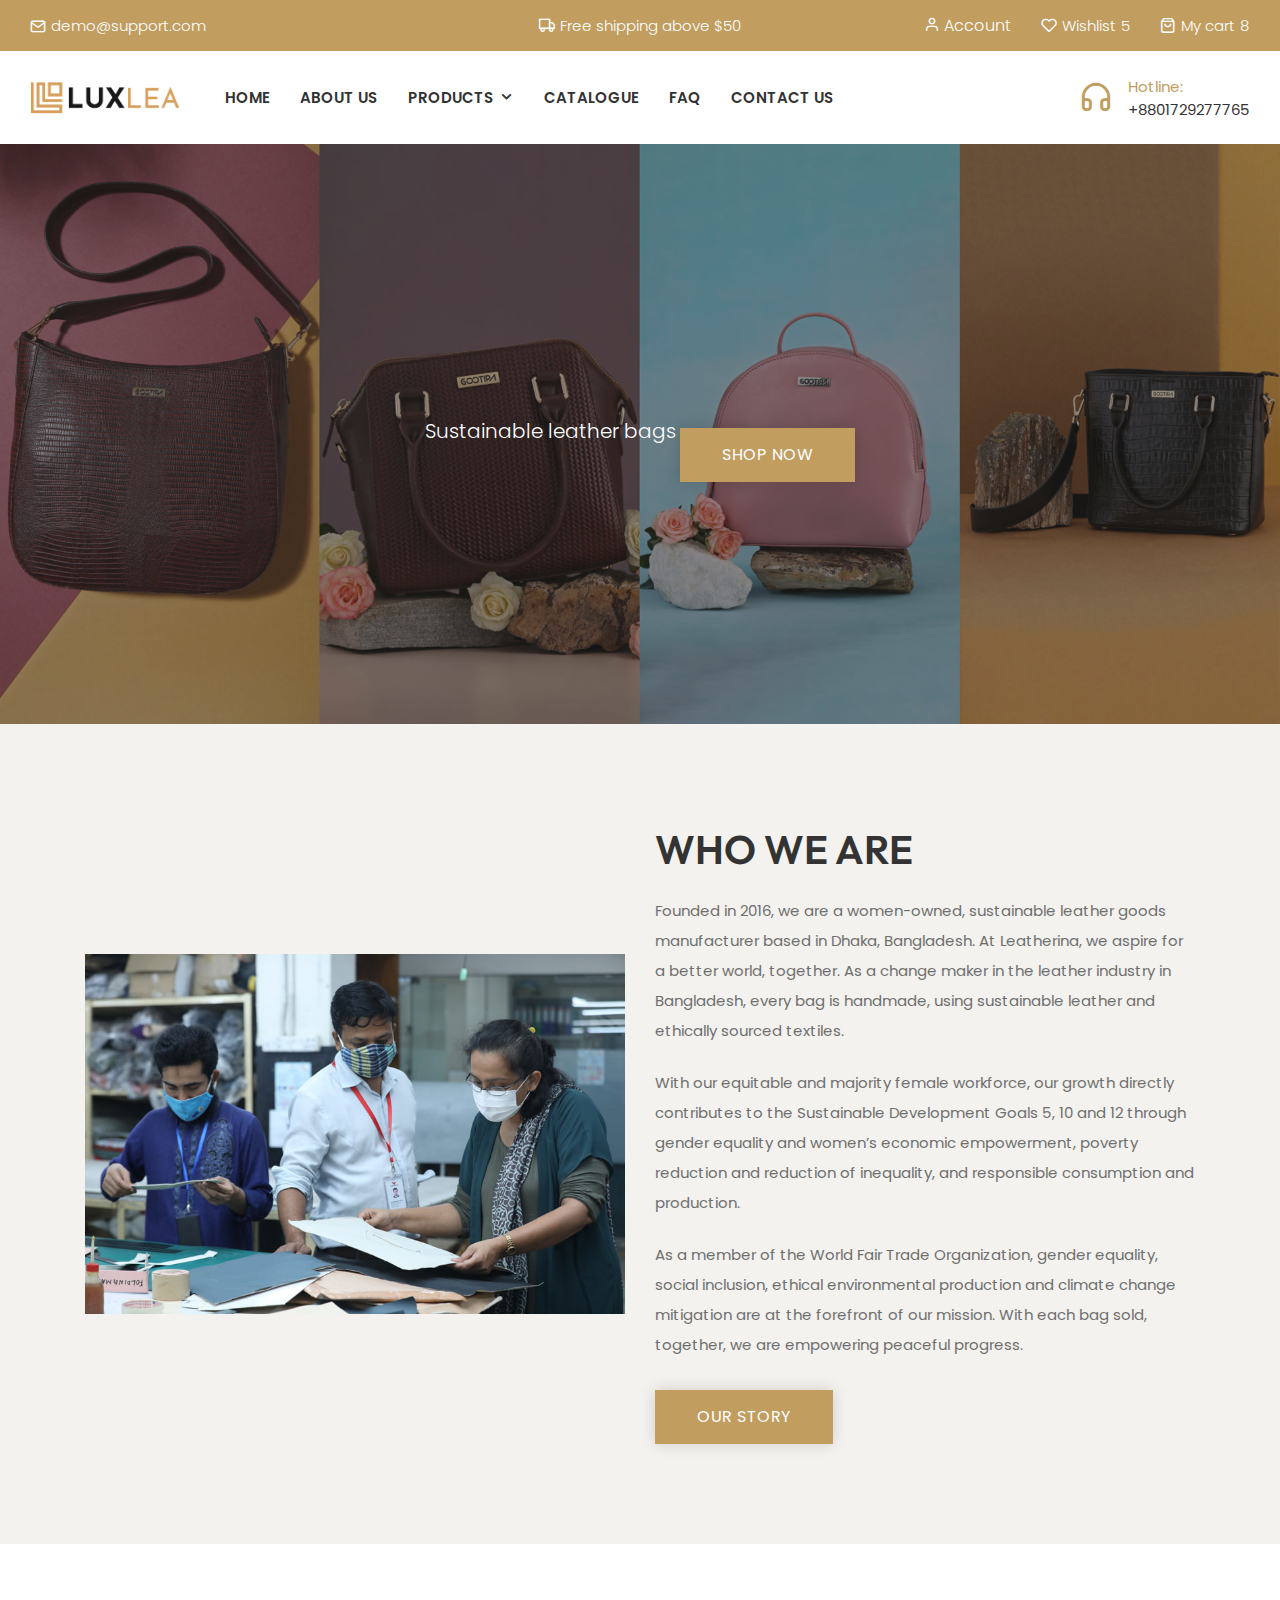
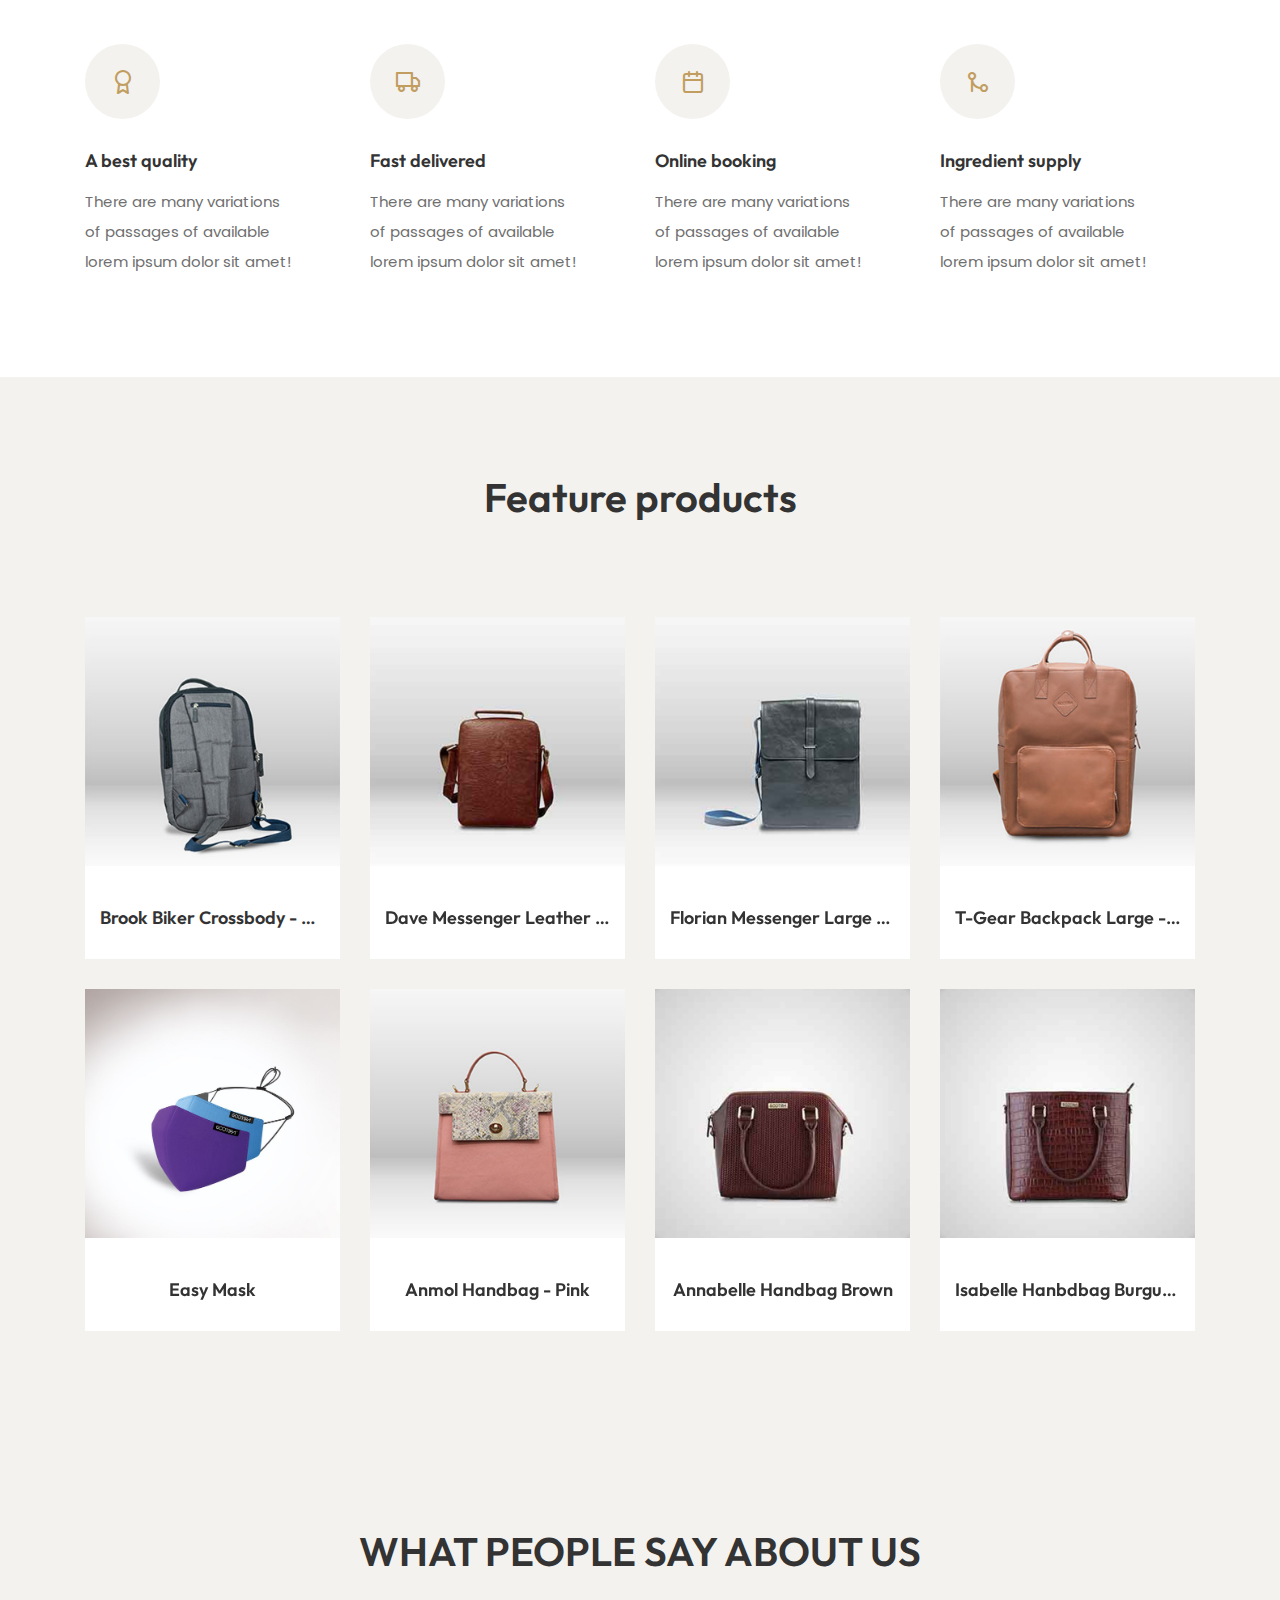
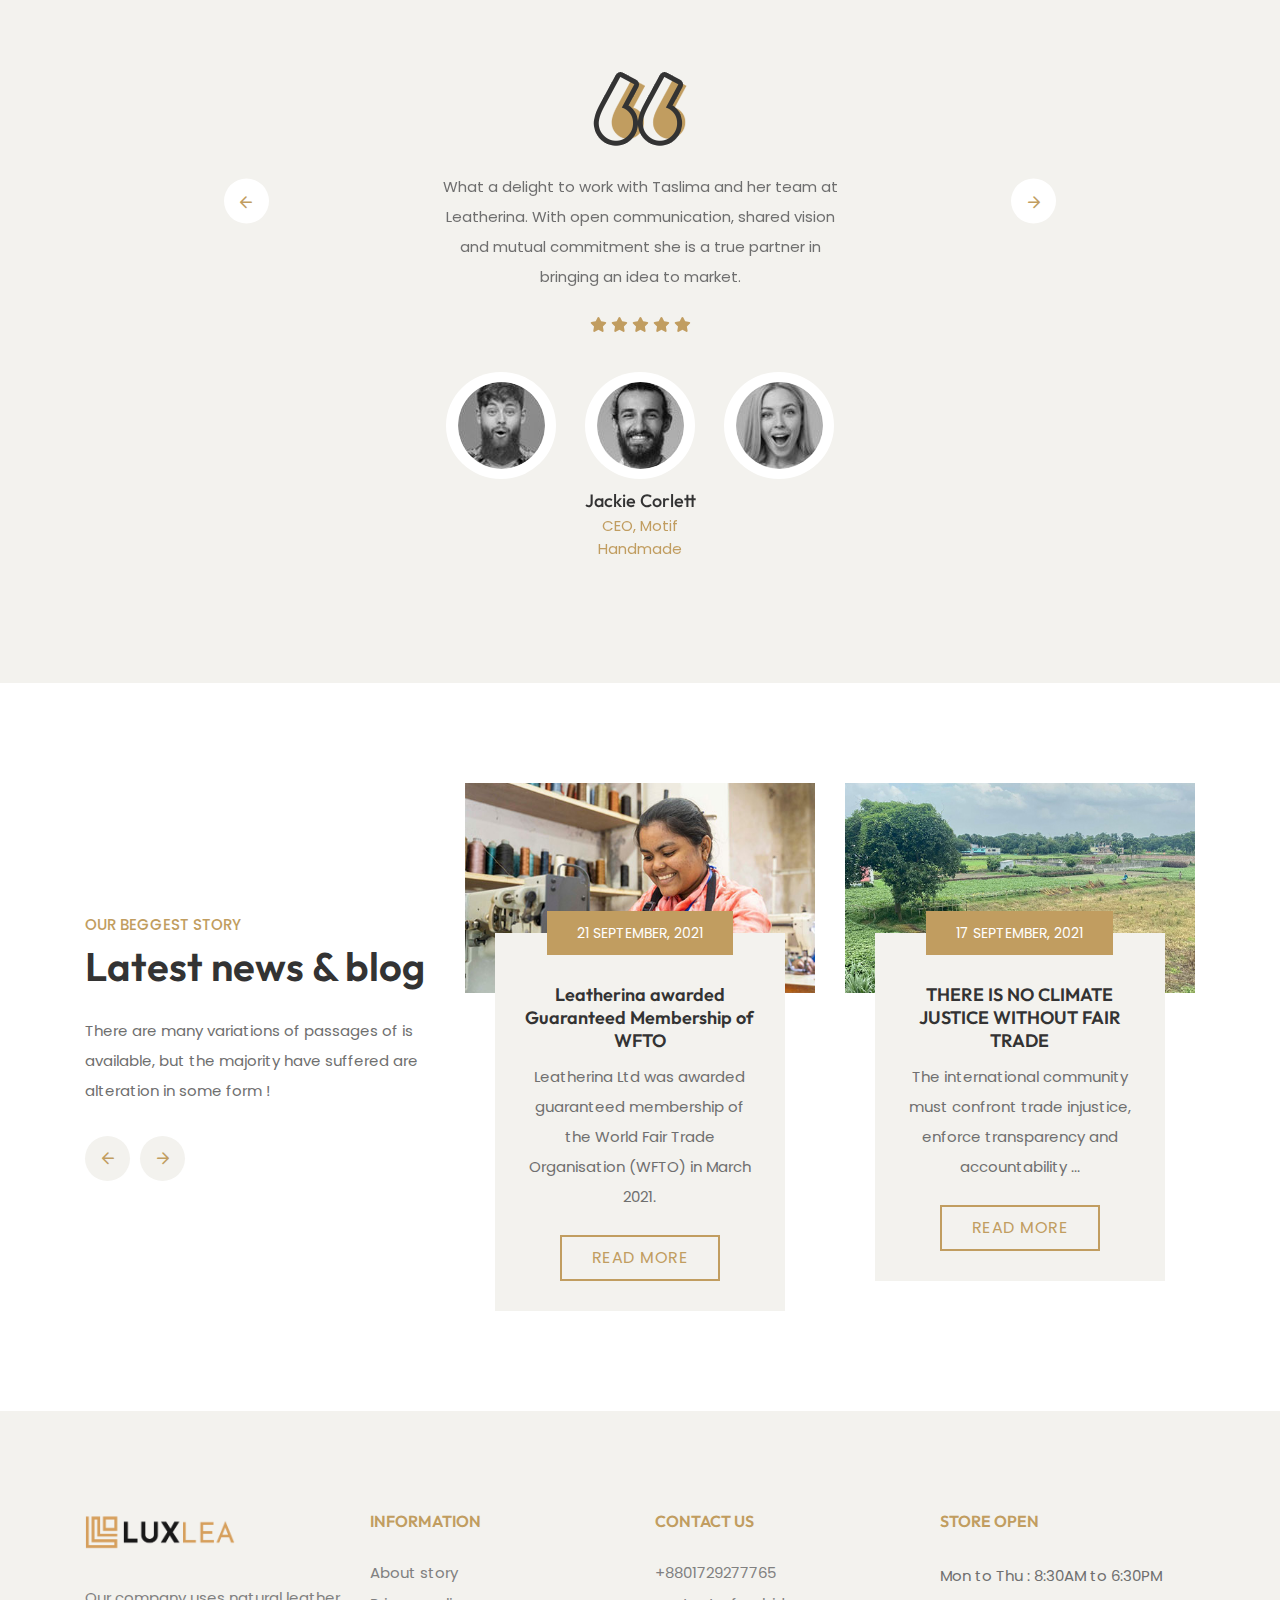
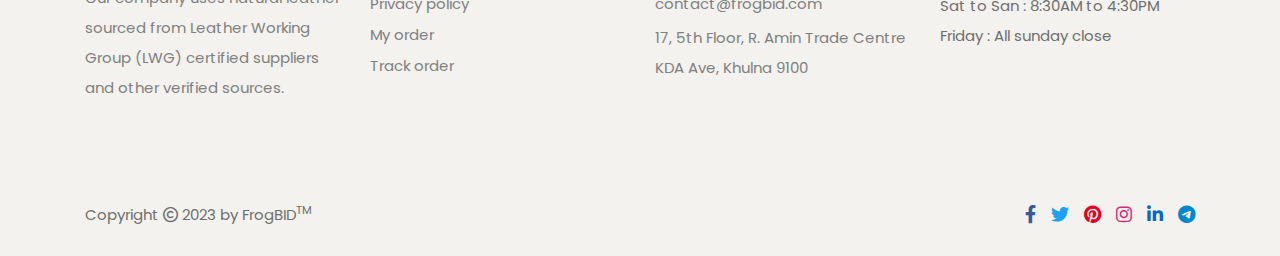
==== commit cd0dad64: "AKASH09" ====
--- a/index.html
+++ b/index.html
@@ -321,358 +321,6 @@
                 </div>
             </section>
             <!-- home-slider end -->
-            <!-- tab stat -->
-            <section class="category-sub category-sub-template section-ptb" style="padding-bottom: 0px;">
-                <div class="container">
-                    <div class="row">
-                        <div class="col">
-                            <div class="section-capture">
-                                <div class="section-title">
-                                    <span class="sub-title">The special Category</span>
-                                    <h2>Menu of the Category</h2>
-                                </div>
-                                <!-- product-tab start -->
-                                <div class="tab tab-grp">
-                                    <ul class="nav nav-tabs">
-                                        <li>
-                                            <a href="bag.html">
-                                                <span class="tab-img">
-                                                    <img src="img/logo/tab-1.png" class="img-fluid" alt="tab-1">
-                                                </span>
-                                                <span class="tab-title">Bag</span>
-                                            </a>
-                                        </li>
-                                        <li>
-                                            <a href="corporategifts.html">
-                                                <span class="tab-img">
-                                                    <img src="img/logo/tab-2.png" class="img-fluid" alt="tab-2">
-                                                </span>
-                                                <span class="tab-title">Corporate Gifts</span>
-                                            </a>
-                                        </li>
-                                        <li>
-                                            <a href="juteandtextiles.html">
-                                                <span class="tab-img">
-                                                    <img src="img/logo/tab-3.png" class="img-fluid" alt="tab-3">
-                                                </span>
-                                                <span class="tab-title">Jute & Textiles</span>
-                                            </a>
-                                        </li>
-                                    </ul>
-                                </div>
-                                <!-- product-tab end -->
-                            </div>
-                           <!-- <div class="tab-content tabs">
-                                <div class="tab-pane fade show active" id="bread">
-                                    <ul class="grid-wrap">
-                                        <li class="grid-wrapper">
-                                            <a href="collection.html" class="sub-cat-block">
-                                                <span class="cat-img">
-                                                    <img src="img/collection/bun-collection-01.jpg" class="img-fluid" alt="bun-collection-01">
-                                                </span>
-                                                <div class="text-content">
-                                                    <h6>Baguette with bread</h6>
-                                                    <p>It is a long established fact that reader will be distracted by the</p>
-                                                </div>
-                                                <span class="icon"><i class="feather-arrow-right"></i></span>
-                                            </a>
-                                        </li>
-                                        <li class="grid-wrapper">
-                                            <a href="collection.html" class="sub-cat-block">
-                                                <span class="cat-img">
-                                                    <img src="img/collection/bun-collection-02.jpg" class="img-fluid" alt="bun-collection-02">
-                                                </span>
-                                                <div class="text-content">
-                                                    <h6>French bread alternative</h6>
-                                                    <p>It is a long established fact that reader will be distracted by the</p>
-                                                </div>
-                                                <span class="icon"><i class="feather-arrow-right"></i></span>
-                                            </a>
-                                        </li>
-                                        <li class="grid-wrapper">
-                                            <a href="collection.html" class="sub-cat-block">
-                                                <span class="cat-img">
-                                                    <img src="img/collection/bun-collection-03.jpg" class="img-fluid" alt="bun-collection-03">
-                                                </span>
-                                                <div class="text-content">
-                                                    <h6>Focaccia is an italian</h6>
-                                                    <p>It is a long established fact that reader will be distracted by the</p>
-                                                </div>
-                                                <span class="icon"><i class="feather-arrow-right"></i></span>
-                                            </a>
-                                        </li>
-                                        <li class="grid-wrapper">
-                                            <a href="collection.html" class="sub-cat-block">
-                                                <span class="cat-img">
-                                                    <img src="img/collection/bun-collection-04.jpg" class="img-fluid" alt="bun-collection-04">
-                                                </span>
-                                                <div class="text-content">
-                                                    <h6>The brown bread</h6>
-                                                    <p>It is a long established fact that reader will be distracted by the</p>
-                                                </div>
-                                                <span class="icon"><i class="feather-arrow-right"></i></span>
-                                            </a>
-                                        </li>
-                                        <li class="grid-wrapper">
-                                            <a href="collection.html" class="sub-cat-block">
-                                                <span class="cat-img">
-                                                    <img src="img/collection/bun-collection-05.jpg" class="img-fluid" alt="bun-collection-05">
-                                                </span>
-                                                <div class="text-content">
-                                                    <h6>Whole wheat bread</h6>
-                                                    <p>It is a long established fact that reader will be distracted by the</p>
-                                                </div>
-                                                <span class="icon"><i class="feather-arrow-right"></i></span>
-                                            </a>
-                                        </li>
-                                        <li class="grid-wrapper">
-                                            <a href="collection.html" class="sub-cat-block">
-                                                <span class="cat-img">
-                                                    <img src="img/collection/bun-collection-06.jpg" class="img-fluid" alt="bun-collection-06">
-                                                </span>
-                                                <div class="text-content">
-                                                    <h6>Boston brown bread</h6>
-                                                    <p>It is a long established fact that reader will be distracted by the</p>
-                                                </div>
-                                                <span class="icon"><i class="feather-arrow-right"></i></span>
-                                            </a>
-                                        </li>
-                                    </ul>
-                                </div>
-                                <div class="tab-pane fade" id="cakes">
-                                    <ul class="grid-wrap">
-                                        <li class="grid-wrapper">
-                                            <a href="collection.html" class="sub-cat-block">
-                                                <span class="cat-img">
-                                                    <img src="img/collection/cake-collection-01.jpg" class="img-fluid" alt="cake-collection-01">
-                                                </span>
-                                                <div class="text-content">
-                                                    <h6>Black forest pastry</h6>
-                                                    <p>It is a long established fact that reader will be distracted by the</p>
-                                                </div>
-                                                <span class="icon"><i class="feather-arrow-right"></i></span>
-                                            </a>
-                                        </li>
-                                        <li class="grid-wrapper">
-                                            <a href="collection.html" class="sub-cat-block">
-                                                <span class="cat-img">
-                                                    <img src="img/collection/cake-collection-02.jpg" class="img-fluid" alt="cake-collection-02">
-                                                </span>
-                                                <div class="text-content">
-                                                    <h6>Baking with Pastry</h6>
-                                                    <p>It is a long established fact that reader will be distracted by the</p>
-                                                </div>
-                                                <span class="icon"><i class="feather-arrow-right"></i></span>
-                                            </a>
-                                        </li>
-                                        <li class="grid-wrapper">
-                                            <a href="collection.html" class="sub-cat-block">
-                                                <span class="cat-img">
-                                                    <img src="img/collection/cake-collection-03.jpg" class="img-fluid" alt="cake-collection-03">
-                                                </span>
-                                                <div class="text-content">
-                                                    <h6>Suet crust pastry</h6>
-                                                    <p>It is a long established fact that reader will be distracted by the</p>
-                                                </div>
-                                                <span class="icon"><i class="feather-arrow-right"></i></span>
-                                            </a>
-                                        </li>
-                                        <li class="grid-wrapper">
-                                            <a href="collection.html" class="sub-cat-block">
-                                                <span class="cat-img">
-                                                    <img src="img/collection/cake-collection-04.jpg" class="img-fluid" alt="cake-collection-04">
-                                                </span>
-                                                <div class="text-content">
-                                                    <h6>Flaky and puff pastry</h6>
-                                                    <p>It is a long established fact that reader will be distracted by the</p>
-                                                </div>
-                                                <span class="icon"><i class="feather-arrow-right"></i></span>
-                                            </a>
-                                        </li>
-                                        <li class="grid-wrapper">
-                                            <a href="collection.html" class="sub-cat-block">
-                                                <span class="cat-img">
-                                                    <img src="img/collection/cake-collection-05.jpg" class="img-fluid" alt="cake-collection-05">
-                                                </span>
-                                                <div class="text-content">
-                                                    <h6>Rough puff pastry</h6>
-                                                    <p>It is a long established fact that reader will be distracted by the</p>
-                                                </div>
-                                                <span class="icon"><i class="feather-arrow-right"></i></span>
-                                            </a>
-                                        </li>
-                                        <li class="grid-wrapper">
-                                            <a href="collection.html" class="sub-cat-block">
-                                                <span class="cat-img">
-                                                    <img src="img/collection/cake-collection-06.jpg" class="img-fluid" alt="cake-collection-06">
-                                                </span>
-                                                <div class="text-content">
-                                                    <h6>Water crust pastry</h6>
-                                                    <p>It is a long established fact that reader will be distracted by the</p>
-                                                </div>
-                                                <span class="icon"><i class="feather-arrow-right"></i></span>
-                                            </a>
-                                        </li>
-                                    </ul>
-                                </div>
-                                <div class="tab-pane fade" id="bun">
-                                    <ul class="grid-wrap">
-                                        <li class="grid-wrapper">
-                                            <a href="collection.html" class="sub-cat-block">
-                                                <span class="cat-img">
-                                                    <img src="img/collection/bun-collection-01.jpg" class="img-fluid" alt="bun-collection-01">
-                                                </span>
-                                                <div class="text-content">
-                                                    <h6>A cream bun</h6>
-                                                    <p>It is a long established fact that reader will be distracted by the</p>
-                                                </div>
-                                                <span class="icon"><i class="feather-arrow-right"></i></span>
-                                            </a>
-                                        </li>
-                                        <li class="grid-wrapper">
-                                            <a href="collection.html" class="sub-cat-block">
-                                                <span class="cat-img">
-                                                    <img src="img/collection/bun-collection-02.jpg" class="img-fluid" alt="bun-collection-02">
-                                                </span>
-                                                <div class="text-content">
-                                                    <h6>Baguette is a long</h6>
-                                                    <p>It is a long established fact that reader will be distracted by the</p>
-                                                </div>
-                                                <span class="icon"><i class="feather-arrow-right"></i></span>
-                                            </a>
-                                        </li>
-                                        <li class="grid-wrapper">
-                                            <a href="collection.html" class="sub-cat-block">
-                                                <span class="cat-img">
-                                                    <img src="img/collection/bun-collection-03.jpg" class="img-fluid" alt="bun-collection-03">
-                                                </span>
-                                                <div class="text-content">
-                                                    <h6>Brioche bun having</h6>
-                                                    <p>It is a long established fact that reader will be distracted by the</p>
-                                                </div>
-                                                <span class="icon"><i class="feather-arrow-right"></i></span>
-                                            </a>
-                                        </li>
-                                        <li class="grid-wrapper">
-                                            <a href="collection.html" class="sub-cat-block">
-                                                <span class="cat-img">
-                                                    <img src="img/collection/bun-collection-04.jpg" class="img-fluid" alt="bun-collection-04">
-                                                </span>
-                                                <div class="text-content">
-                                                    <h6>The croissant breakfast</h6>
-                                                    <p>It is a long established fact that reader will be distracted by the</p>
-                                                </div>
-                                                <span class="icon"><i class="feather-arrow-right"></i></span>
-                                            </a>
-                                        </li>
-                                        <li class="grid-wrapper">
-                                            <a href="collection.html" class="sub-cat-block">
-                                                <span class="cat-img">
-                                                    <img src="img/collection/bun-collection-05.jpg" class="img-fluid" alt="bun-collection-05">
-                                                </span>
-                                                <div class="text-content">
-                                                    <h6>Banana the bread</h6>
-                                                    <p>It is a long established fact that reader will be distracted by the</p>
-                                                </div>
-                                                <span class="icon"><i class="feather-arrow-right"></i></span>
-                                            </a>
-                                        </li>
-                                        <li class="grid-wrapper">
-                                            <a href="collection.html" class="sub-cat-block">
-                                                <span class="cat-img">
-                                                    <img src="img/collection/bun-collection-06.jpg" class="img-fluid" alt="bun-collection-06">
-                                                </span>
-                                                <div class="text-content">
-                                                    <h6>Leavened fresh breads</h6>
-                                                    <p>It is a long established fact that reader will be distracted by the</p>
-                                                </div>
-                                                <span class="icon"><i class="feather-arrow-right"></i></span>
-                                            </a>
-                                        </li>
-                                    </ul>
-                                </div>
-                                <div class="tab-pane fade" id="pastries">
-                                    <ul class="grid-wrap">
-                                        <li class="grid-wrapper">
-                                            <a href="collection.html" class="sub-cat-block">
-                                                <span class="cat-img">
-                                                    <img src="img/collection/pastry-collection-01.jpg" class="img-fluid" alt="pastry-collection-01">
-                                                </span>
-                                                <div class="text-content">
-                                                    <h6>Apricot danish pastry</h6>
-                                                    <p>It is a long established fact that reader will be distracted by the</p>
-                                                </div>
-                                                <span class="icon"><i class="feather-arrow-right"></i></span>
-                                            </a>
-                                        </li>
-                                        <li class="grid-wrapper">
-                                            <a href="collection.html" class="sub-cat-block">
-                                                <span class="cat-img">
-                                                    <img src="img/collection/pastry-collection-02.jpg" class="img-fluid" alt="pastry-collection-02">
-                                                </span>
-                                                <div class="text-content">
-                                                    <h6>Rhubarb tartlets pastry</h6>
-                                                    <p>It is a long established fact that reader will be distracted by the</p>
-                                                </div>
-                                                <span class="icon"><i class="feather-arrow-right"></i></span>
-                                            </a>
-                                        </li>
-                                        <li class="grid-wrapper">
-                                            <a href="collection.html" class="sub-cat-block">
-                                                <span class="cat-img">
-                                                    <img src="img/collection/pastry-collection-03.jpg" class="img-fluid" alt="pastry-collection-03">
-                                                </span>
-                                                <div class="text-content">
-                                                    <h6>Profiteroles Pastry</h6>
-                                                    <p>It is a long established fact that reader will be distracted by the</p>
-                                                </div>
-                                                <span class="icon"><i class="feather-arrow-right"></i></span>
-                                            </a>
-                                        </li>
-                                        <li class="grid-wrapper">
-                                            <a href="collection.html" class="sub-cat-block">
-                                                <span class="cat-img">
-                                                    <img src="img/collection/pastry-collection-04.jpg" class="img-fluid" alt="pastry-collection-04">
-                                                </span>
-                                                <div class="text-content">
-                                                    <h6>Florentine tarts pastry</h6>
-                                                    <p>It is a long established fact that reader will be distracted by the</p>
-                                                </div>
-                                                <span class="icon"><i class="feather-arrow-right"></i></span>
-                                            </a>
-                                        </li>
-                                        <li class="grid-wrapper">
-                                            <a href="collection.html" class="sub-cat-block">
-                                                <span class="cat-img">
-                                                    <img src="img/collection/pastry-collection-05.jpg" class="img-fluid" alt="pastry-collection-05">
-                                                </span>
-                                                <div class="text-content">
-                                                    <h6>Baklava pastry</h6>
-                                                    <p>It is a long established fact that reader will be distracted by the</p>
-                                                </div>
-                                                <span class="icon"><i class="feather-arrow-right"></i></span>
-                                            </a>
-                                        </li>
-                                        <li class="grid-wrapper">
-                                            <a href="collection.html" class="sub-cat-block">
-                                                <span class="cat-img">
-                                                    <img src="img/collection/pastry-collection-06.jpg" class="img-fluid" alt="pastry-collection-06">
-                                                </span>
-                                                <div class="text-content">
-                                                    <h6>Rocky cups pastry</h6>
-                                                    <p>It is a long established fact that reader will be distracted by the</p>
-                                                </div>
-                                                <span class="icon"><i class="feather-arrow-right"></i></span>
-                                            </a>
-                                        </li>
-                                    </ul>
-                                </div>
-                            </div>-->
-                        </div>
-                    </div>
-                </div>
-            </section>
-            <!-- tab end -->
 
 
             <!-- custom-text start -->
@@ -772,13 +420,13 @@
                                                 <div class="single-product-wrap">
                                                     <!-- product-img start -->
                                                     <div class="product-image">
-                                                        <a href="product-template6.html" class="pro-img">
+                                                        <a href="#" class="pro-img">
                                                             <img src="img/product/p-1.jpg" class="img-fluid img1" alt="p-1">
                                                             <img src="img/product/p-2.jpg" class="img-fluid img2" alt="p-2">
                                                         </a>
                                                     </div>
                                                     <div class="product-content">
-                                                        <h6><a href="product-template6.html">Brook Biker Crossbody - Blue</a></h6>
+                                                        <h6><a href="#">Brook Biker Crossbody - Blue</a></h6>
                                                     </div>
                                                 </div>
                                             </div>
@@ -786,13 +434,13 @@
                                                 <div class="single-product-wrap">
                                                     <!-- product-img start -->
                                                     <div class="product-image">
-                                                        <a href="product-template6.html" class="pro-img">
+                                                        <a href="#" class="pro-img">
                                                             <img src="img/product/p-3.jpg" class="img-fluid img1" alt="p-3">
                                                             <img src="img/product/p-4.jpg" class="img-fluid img2" alt="p-4">
                                                         </a>
                                                     </div>
                                                     <div class="product-content">
-                                                        <h6><a href="product-template6.html">Dave Messenger Leather - Brown</a></h6>
+                                                        <h6><a href="#">Dave Messenger Leather - Brown</a></h6>
                                                     </div>
                                                 </div>
                                             </div>
@@ -801,13 +449,13 @@
                                                 <div class="single-product-wrap">
                                                     <!-- product-img start -->
                                                     <div class="product-image">
-                                                        <a href="product-template6.html" class="pro-img">
+                                                        <a href="#" class="pro-img">
                                                             <img src="img/product/p-5.jpg" class="img-fluid img1" alt="p-5">
                                                             <img src="img/product/p-6.jpg" class="img-fluid img2" alt="p-6">
                                                         </a>
                                                     </div>
                                                     <div class="product-content">
-                                                        <h6><a href="product-template6.html">Florian Messenger Large - Navy Blue</a></h6>
+                                                        <h6><a href="#">Florian Messenger Large - Navy Blue</a></h6>
                                                     </div>
                                                 </div>
                                             </div>
@@ -816,13 +464,13 @@
                                                 <div class="single-product-wrap">
                                                     <!-- product-img start -->
                                                     <div class="product-image">
-                                                        <a href="product-template6.html" class="pro-img">
+                                                        <a href="#" class="pro-img">
                                                             <img src="img/product/p-7.jpg" class="img-fluid img1" alt="p-7">
                                                             <img src="img/product/p-8.jpg" class="img-fluid img2" alt="p-8">
                                                         </a>
                                                     </div>
                                                     <div class="product-content">
-                                                        <h6><a href="product-template6.html">T-Gear Backpack Large - Brown</a></h6>
+                                                        <h6><a href="#">T-Gear Backpack Large - Brown</a></h6>
                                                     </div>
                                                 </div>
                                             </div>
@@ -831,13 +479,13 @@
                                                 <div class="single-product-wrap">
                                                     <!-- product-img start -->
                                                     <div class="product-image">
-                                                        <a href="product-template6.html" class="pro-img">
+                                                        <a href="#" class="pro-img">
                                                             <img src="img/product/p-9.jpg" class="img-fluid img1" alt="p-9">
                                                             <img src="img/product/p-10.jpg" class="img-fluid img2" alt="p-10">
                                                         </a>
                                                     </div>
                                                     <div class="product-content">
-                                                        <h6><a href="product-template6.html">HK Knit Mask</a></h6>
+                                                        <h6><a href="#">HK Knit Mask</a></h6>
                                                     </div>
                                                 </div>
                                             </div>
@@ -846,14 +494,14 @@
                                                 <div class="single-product-wrap">
                                                     <!-- product-img start -->
                                                     <div class="product-image">
-                                                        <a href="product-template6.html" class="pro-img">
+                                                        <a href="#" class="pro-img">
                                                             <img src="img/product/p-11.jpg" class="img-fluid img1" alt="p-11">
                                                             <img src="img/product/p-12.jpg" class="img-fluid img2" alt="p-12">
                                                         </a>
                                                     </div>
                                                     <div class="product-content">
 
-                                                        <h6><a href="product-template6.html">3D Mask</a></h6>
+                                                        <h6><a href="#">3D Mask</a></h6>
                                                     </div>
                                                 </div>
                                             </div>
@@ -862,14 +510,14 @@
                                                 <div class="single-product-wrap">
                                                     <!-- product-img start -->
                                                     <div class="product-image">
-                                                        <a href="product-template6.html" class="pro-img">
+                                                        <a href="#" class="pro-img">
                                                             <img src="img/product/p-13.jpg" class="img-fluid img1" alt="p-13">
                                                             <img src="img/product/p-14.jpg" class="img-fluid img2" alt="p-14">
                                                         </a>
                                                     </div>
 
                                                     <div class="product-content">
-                                                        <h6><a href="product-template6.html">Easy Mask</a></h6>
+                                                        <h6><a href="#">Easy Mask</a></h6>
                                                     </div>
                                                 </div>
                                             </div>
@@ -878,13 +526,13 @@
                                                 <div class="single-product-wrap">
                                                     <!-- product-img start -->
                                                     <div class="product-image">
-                                                        <a href="product-template6.html" class="pro-img">
+                                                        <a href="#" class="pro-img">
                                                             <img src="img/product/p-15.jpg" class="img-fluid img1" alt="p-15">
                                                             <img src="img/product/p-16.jpg" class="img-fluid img2" alt="p-16">
                                                         </a>
                                                     </div>
                                                     <div class="product-content">
-                                                        <h6><a href="product-template6.html">Anmol Handbag - Pink</a></h6>
+                                                        <h6><a href="#">Anmol Handbag - Pink</a></h6>
                                                     </div>
                                                 </div>
                                             </div>
@@ -893,13 +541,13 @@
                                                 <div class="single-product-wrap">
                                                     <!-- product-img start -->
                                                     <div class="product-image">
-                                                        <a href="product-template6.html" class="pro-img">
+                                                        <a href="#" class="pro-img">
                                                             <img src="img/product/p-17.jpg" class="img-fluid img1" alt="p-17">
                                                             <img src="img/product/p-18.jpg" class="img-fluid img2" alt="p-18">
                                                         </a>
                                                     </div>
                                                     <div class="product-content">
-                                                        <h6><a href="product-template6.html">Annabelle Handbag Brown</a></h6>
+                                                        <h6><a href="#">Annabelle Handbag Brown</a></h6>
                                                 </div>
                                                 </div>
                                             </div>
@@ -908,13 +556,13 @@
                                                 <div class="single-product-wrap">
                                                     <!-- product-img start -->
                                                     <div class="product-image">
-                                                        <a href="product-template6.html" class="pro-img">
+                                                        <a href="#" class="pro-img">
                                                             <img src="img/product/p-19.jpg" class="img-fluid img1" alt="p-19">
                                                             <img src="img/product/p-20.jpg" class="img-fluid img2" alt="p-20">
                                                         </a>
                                                     </div>
                                                     <div class="product-content">
-                                                        <h6><a href="product-template6.html">Isabelle Hanbdbag Burgundy</a></h6>
+                                                        <h6><a href="#">Isabelle Hanbdbag Burgundy</a></h6>
                                                     </div>
                                                 </div>
                                             </div>
@@ -923,13 +571,13 @@
                                                 <div class="single-product-wrap">
                                                     <!-- product-img start -->
                                                     <div class="product-image">
-                                                        <a href="product-template6.html" class="pro-img">
+                                                        <a href="#" class="pro-img">
                                                             <img src="img/product/p-21.jpg" class="img-fluid img1" alt="p-21">
                                                             <img src="img/product/p-22.jpg" class="img-fluid img2" alt="p-22">
                                                         </a>
                                                     </div>
                                                     <div class="product-content">
-                                                        <h6><a href="product-template6.html">Forte weekender - Brown</a></h6>
+                                                        <h6><a href="#">Forte weekender - Brown</a></h6>
                                                     </div>
                                                 </div>
                                             </div>
@@ -938,13 +586,13 @@
                                                 <div class="single-product-wrap">
                                                     <!-- product-img start -->
                                                     <div class="product-image">
-                                                        <a href="product-template6.html" class="pro-img">
+                                                        <a href="#" class="pro-img">
                                                             <img src="img/product/p-1.jpg" class="img-fluid img1" alt="p-1">
                                                             <img src="img/product/p-2.jpg" class="img-fluid img2" alt="p-2">
                                                         </a>
                                                     </div>
                                                     <div class="product-content">
-                                                        <h6><a href="product-template6.html">Brook Biker Crossbody - Blue</a></h6>
+                                                        <h6><a href="#">Brook Biker Crossbody - Blue</a></h6>
                                                     </div>
                                                 </div>
                                             </div>
@@ -1503,358 +1151,6 @@
             </ul>
         </div>
         <!-- notification-bottom end -->
-        <!-- mini-cart start -->
-        <div class="mini-cart">
-            <div class="cart-text">
-                <!-- minicart-empty start -->
-                <p class="d-none">No products in the cart.</p>
-                <!-- minicart-empty end -->
-                <!-- minicart-fill start -->
-                <p>
-                    <span class="cart-count-desc">There are</span>
-                    <span class="cart-count">8</span>
-                    <span class="cart-count-desc">products</span>
-                </p>
-                <!-- minicart-fill end -->
-                <!-- minicart-close start -->
-                <button class="cart-close"><i class="feather-x"></i></button>
-                <!-- minicart-close end -->
-            </div>
-            <!-- minicart empty-content start -->
-            <div class="empty-cart d-none">
-                <span class="cart-icon"><i class="bi bi-bag-dash"></i></span>
-                <a href="#" class="btn btn-style">Continue shopping</a>
-            </div>
-            <!-- minicart empty-content end -->
-            <ul class="cart-item">
-                <li class="cart-product">
-                    <div class="cart-img">
-                        <!-- minicart-img start -->
-                        <a href="product-template6.html" class="img-area">
-                            <img src="img/product-list/p-1.jpg" class="img-fluid" alt="p-1">
-                        </a>
-                        <!-- minicart-img end -->
-                    </div>
-                    <div class="cart-content">
-                        <!-- minicart-title start -->
-                        <h6><a href="product-template6.html">Candy nut chocolate</a></h6>
-                        <!-- minicart-title end -->
-                        <div class="product-info">
-                            <!-- minicart-price start -->
-                            <div class="info-item">
-                                <span class="product-qty">1</span>
-                                <span>×</span>
-                                <span class="product-price">€11,00</span>
-                            </div>
-                            <!-- minicart-price end -->
-                        </div>
-                        <div class="product-quantity-action">
-                            <div class="product-quantity">
-                                <div class="cart-plus-minus">
-                                    <button class="dec qtybutton minus"><i class="feather-minus"></i></button>
-                                    <input type="text" name="quantity" value="1">
-                                    <button class="inc qtybutton plus"><i class="feather-plus"></i></button>
-                                </div>
-                            </div>
-                            <!-- minicart delete-icon start -->
-                            <div class="delete-cart">
-                                <a href="javascript:void(0)" class="delete-icon"><i class="feather-trash-2"></i></a>
-                            </div>
-                            <!-- minicart delete-icon end -->
-                        </div>
-                    </div>
-                </li>
-                <li class="cart-product">
-                    <div class="cart-img">
-                        <!-- minicart-img start -->
-                        <a href="product-template6.html" class="img-area">
-                            <img src="img/product-list/p-2.jpg" class="img-fluid" alt="p-2">
-                        </a>
-                        <!-- minicart-img end -->
-                    </div>
-                    <div class="cart-content">
-                        <!-- minicart-title start -->
-                        <h6><a href="product-template6.html">A bekery doughnuts</a></h6>
-                        <!-- minicart-title end -->
-                        <div class="product-info">
-                            <!-- minicart-price start -->
-                            <div class="info-item">
-                                <span class="product-qty">1</span>
-                                <span>×</span>
-                                <span class="product-price">€21,00</span>
-                            </div>
-                            <!-- minicart-price end -->
-                        </div>
-                        <div class="product-quantity-action">
-                            <div class="product-quantity">
-                                <div class="cart-plus-minus">
-                                    <button class="dec qtybutton minus"><i class="feather-minus"></i></button>
-                                    <input type="text" name="quantity" value="1">
-                                    <button class="inc qtybutton plus"><i class="feather-plus"></i></button>
-                                </div>
-                            </div>
-                            <!-- minicart delete-icon start -->
-                            <div class="delete-cart">
-                                <a href="javascript:void(0)" class="delete-icon"><i class="feather-trash-2"></i></a>
-                            </div>
-                            <!-- minicart delete-icon end -->
-                        </div>
-                    </div>
-                </li>
-                <li class="cart-product">
-                    <div class="cart-img">
-                        <!-- minicart-img start -->
-                        <a href="product-template6.html" class="img-area">
-                            <img src="img/product-list/p-3.jpg" class="img-fluid" alt="p-3">
-                        </a>
-                        <!-- minicart-img end -->
-                    </div>
-                    <div class="cart-content">
-                        <!-- minicart-title start -->
-                        <h6><a href="product-template6.html">Fresh bread toast</a></h6>
-                        <!-- minicart-title end -->
-                        <div class="product-info">
-                            <!-- minicart-price start -->
-                            <div class="info-item">
-                                <span class="product-qty">1</span>
-                                <span>×</span>
-                                <span class="product-price">€24,00</span>
-                            </div>
-                            <!-- minicart-price end -->
-                        </div>
-                        <div class="product-quantity-action">
-                            <div class="product-quantity">
-                                <div class="cart-plus-minus">
-                                    <button class="dec qtybutton minus"><i class="feather-minus"></i></button>
-                                    <input type="text" name="quantity" value="1">
-                                    <button class="inc qtybutton plus"><i class="feather-plus"></i></button>
-                                </div>
-                            </div>
-                            <!-- minicart delete-icon start -->
-                            <div class="delete-cart">
-                                <a href="javascript:void(0)" class="delete-icon"><i class="feather-trash-2"></i></a>
-                            </div>
-                            <!-- minicart delete-icon end -->
-                        </div>
-                    </div>
-                </li>
-                <li class="cart-product">
-                    <div class="cart-img">
-                        <!-- minicart-img start -->
-                        <a href="product-template6.html" class="img-area">
-                            <img src="img/product-list/p-4.jpg" class="img-fluid" alt="p-4">
-                        </a>
-                        <!-- minicart-img end -->
-                    </div>
-                    <div class="cart-content">
-                        <!-- minicart-title start -->
-                        <h6><a href="product-template6.html">Free sugar toast</a></h6>
-                        <!-- minicart-title end -->
-                        <div class="product-info">
-                            <!-- minicart-price start -->
-                            <div class="info-item">
-                                <span class="product-qty">1</span>
-                                <span>×</span>
-                                <span class="product-price">€25,00</span>
-                            </div>
-                            <!-- minicart-price end -->
-                        </div>
-                        <div class="product-quantity-action">
-                            <div class="product-quantity">
-                                <div class="cart-plus-minus">
-                                    <button class="dec qtybutton minus"><i class="feather-minus"></i></button>
-                                    <input type="text" name="quantity" value="1">
-                                    <button class="inc qtybutton plus"><i class="feather-plus"></i></button>
-                                </div>
-                            </div>
-                            <!-- minicart delete-icon start -->
-                            <div class="delete-cart">
-                                <a href="javascript:void(0)" class="delete-icon"><i class="feather-trash-2"></i></a>
-                            </div>
-                            <!-- minicart delete-icon end -->
-                        </div>
-                    </div>
-                </li>
-                <li class="cart-product">
-                    <div class="cart-img">
-                        <!-- minicart-img start -->
-                        <a href="product-template6.html" class="img-area">
-                            <img src="img/product-list/p-5.jpg" class="img-fluid" alt="p-5">
-                        </a>
-                        <!-- minicart-img end -->
-                    </div>
-                    <div class="cart-content">
-                        <!-- minicart-title start -->
-                        <h6><a href="product-template6.html">Sandwich olka bread</a></h6>
-                        <!-- minicart-title end -->
-                        <div class="product-info">
-                            <!-- minicart-price start -->
-                            <div class="info-item">
-                                <span class="product-qty">1</span>
-                                <span>×</span>
-                                <span class="product-price">€31,00</span>
-                            </div>
-                            <!-- minicart-price end -->
-                        </div>
-                        <div class="product-quantity-action">
-                            <div class="product-quantity">
-                                <div class="cart-plus-minus">
-                                    <button class="dec qtybutton minus"><i class="feather-minus"></i></button>
-                                    <input type="text" name="quantity" value="1">
-                                    <button class="inc qtybutton plus"><i class="feather-plus"></i></button>
-                                </div>
-                            </div>
-                            <!-- minicart delete-icon start -->
-                            <div class="delete-cart">
-                                <a href="javascript:void(0)" class="delete-icon"><i class="feather-trash-2"></i></a>
-                            </div>
-                            <!-- minicart delete-icon end -->
-                        </div>
-                    </div>
-                </li>
-                <li class="cart-product">
-                    <div class="cart-img">
-                        <!-- minicart-img start -->
-                        <a href="product-template6.html" class="img-area">
-                            <img src="img/product-list/p-6.jpg" class="img-fluid" alt="p-6">
-                        </a>
-                        <!-- minicart-img end -->
-                    </div>
-                    <div class="cart-content">
-                        <!-- minicart-title start -->
-                        <h6><a href="product-template6.html">Red sugar biscuit</a></h6>
-                        <!-- minicart-title end -->
-                        <div class="product-info">
-                            <!-- minicart-price start -->
-                            <div class="info-item">
-                                <span class="product-qty">1</span>
-                                <span>×</span>
-                                <span class="product-price">€61,00</span>
-                            </div>
-                            <!-- minicart-price end -->
-                        </div>
-                        <div class="product-quantity-action">
-                            <div class="product-quantity">
-                                <div class="cart-plus-minus">
-                                    <button class="dec qtybutton minus"><i class="feather-minus"></i></button>
-                                    <input type="text" name="quantity" value="1">
-                                    <button class="inc qtybutton plus"><i class="feather-plus"></i></button>
-                                </div>
-                            </div>
-                            <!-- minicart delete-icon start -->
-                            <div class="delete-cart">
-                                <a href="javascript:void(0)" class="delete-icon"><i class="feather-trash-2"></i></a>
-                            </div>
-                            <!-- minicart delete-icon end -->
-                        </div>
-                    </div>
-                </li>
-                <li class="cart-product">
-                    <div class="cart-img">
-                        <!-- minicart-img start -->
-                        <a href="product-template6.html" class="img-area">
-                            <img src="img/product-list/p-7.jpg" class="img-fluid" alt="p-7">
-                        </a>
-                        <!-- minicart-img end -->
-                    </div>
-                    <div class="cart-content">
-                        <!-- minicart-title start -->
-                        <h6><a href="product-template6.html">Crackers for rasmalai</a></h6>
-                        <!-- minicart-title end -->
-                        <div class="product-info">
-                            <!-- minicart-price start -->
-                            <div class="info-item">
-                                <span class="product-qty">1</span>
-                                <span>×</span>
-                                <span class="product-price">€61,00</span>
-                            </div>
-                            <!-- minicart-price end -->
-                        </div>
-                        <div class="product-quantity-action">
-                            <div class="product-quantity">
-                                <div class="cart-plus-minus">
-                                    <button class="dec qtybutton minus"><i class="feather-minus"></i></button>
-                                    <input type="text" name="quantity" value="1">
-                                    <button class="inc qtybutton plus"><i class="feather-plus"></i></button>
-                                </div>
-                            </div>
-                            <!-- minicart delete-icon start -->
-                            <div class="delete-cart">
-                                <a href="javascript:void(0)" class="delete-icon"><i class="feather-trash-2"></i></a>
-                            </div>
-                            <!-- minicart delete-icon end -->
-                        </div>
-                    </div>
-                </li>
-                <li class="cart-product">
-                    <div class="cart-img">
-                        <!-- minicart-img start -->
-                        <a href="product-template6.html" class="img-area">
-                            <img src="img/product-list/p-8.jpg" class="img-fluid" alt="p-8">
-                        </a>
-                        <!-- minicart-img end -->
-                    </div>
-                    <div class="cart-content">
-                        <!-- minicart-title start -->
-                        <h6><a href="product-template6.html">Healthy cake pastry</a></h6>
-                        <!-- minicart-title end -->
-                        <div class="product-info">
-                            <!-- minicart-price start -->
-                            <div class="info-item">
-                                <span class="product-qty">1</span>
-                                <span>×</span>
-                                <span class="product-price">€44,00</span>
-                            </div>
-                            <!-- minicart-price end -->
-                        </div>
-                        <div class="product-quantity-action">
-                            <div class="product-quantity">
-                                <div class="cart-plus-minus">
-                                    <button class="dec qtybutton minus"><i class="feather-minus"></i></button>
-                                    <input type="text" name="quantity" value="1">
-                                    <button class="inc qtybutton plus"><i class="feather-plus"></i></button>
-                                </div>
-                            </div>
-                            <!-- minicart delete-icon start -->
-                            <div class="delete-cart">
-                                <a href="javascript:void(0)" class="delete-icon"><i class="feather-trash-2"></i></a>
-                            </div>
-                            <!-- minicart delete-icon end -->
-                        </div>
-                    </div>
-                </li>
-            </ul>
-            <!-- minicart-total start -->
-            <ul class="subtotal-area">
-                <li class="subtotal-info">
-                    <div class="subtotal-titles">
-                        <!-- minicart total-title start -->
-                        <h6 class="cart-total">Subtotal:</h6>
-                        <!-- minicart total-title end -->
-                        <!-- minicart total-price start -->
-                        <span class="subtotal-price">€369,00</span>
-                        <!-- minicart total-price end -->
-                    </div>
-                </li>
-                <li class="mini-info">
-                    <!-- minicart agree-text start -->
-                    <label class="box-area">
-                        <span class="agree-text">I have read and agree with the <a href="#">terms & condition.</a></span>
-                        <input type="checkbox" class="cust-checkbox">
-                        <span class="cust-check"></span>
-                    </label>
-                    <!-- minicart agree-text end -->
-                    <!-- minicart button start -->
-                    <div class="cart-btn">
-                        <a href="#" class="btn btn-style2">View cart</a>
-                        <a href="#" class="btn btn-style2 checkout disabled">Checkout</a>
-                    </div>
-                    <!-- minicart button end -->
-                </li>
-            </ul>
-            <!-- minicart-total end -->
-        </div>
-        <!-- minicart end -->
         <!-- quickview modal start -->
         <div class="productmodal">
             <div class="modal fade" id="quickview" tabindex="-1">
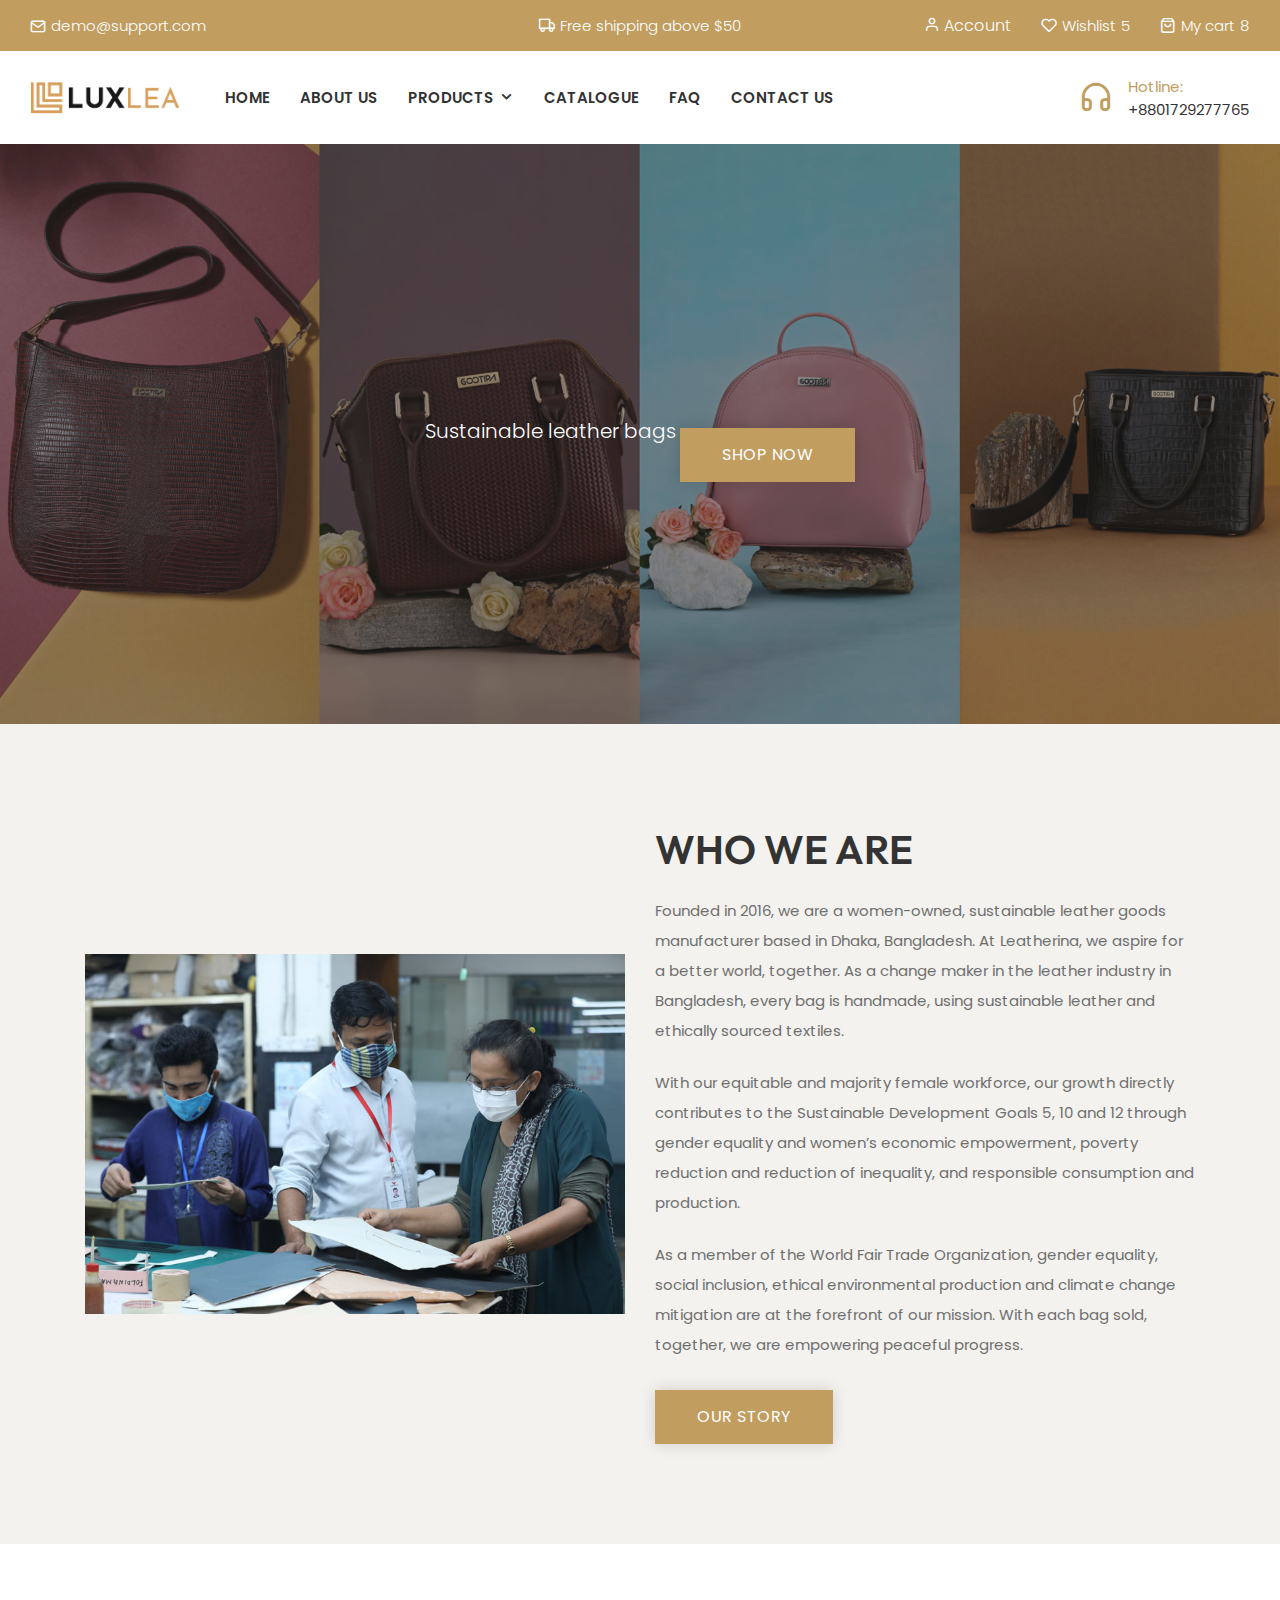
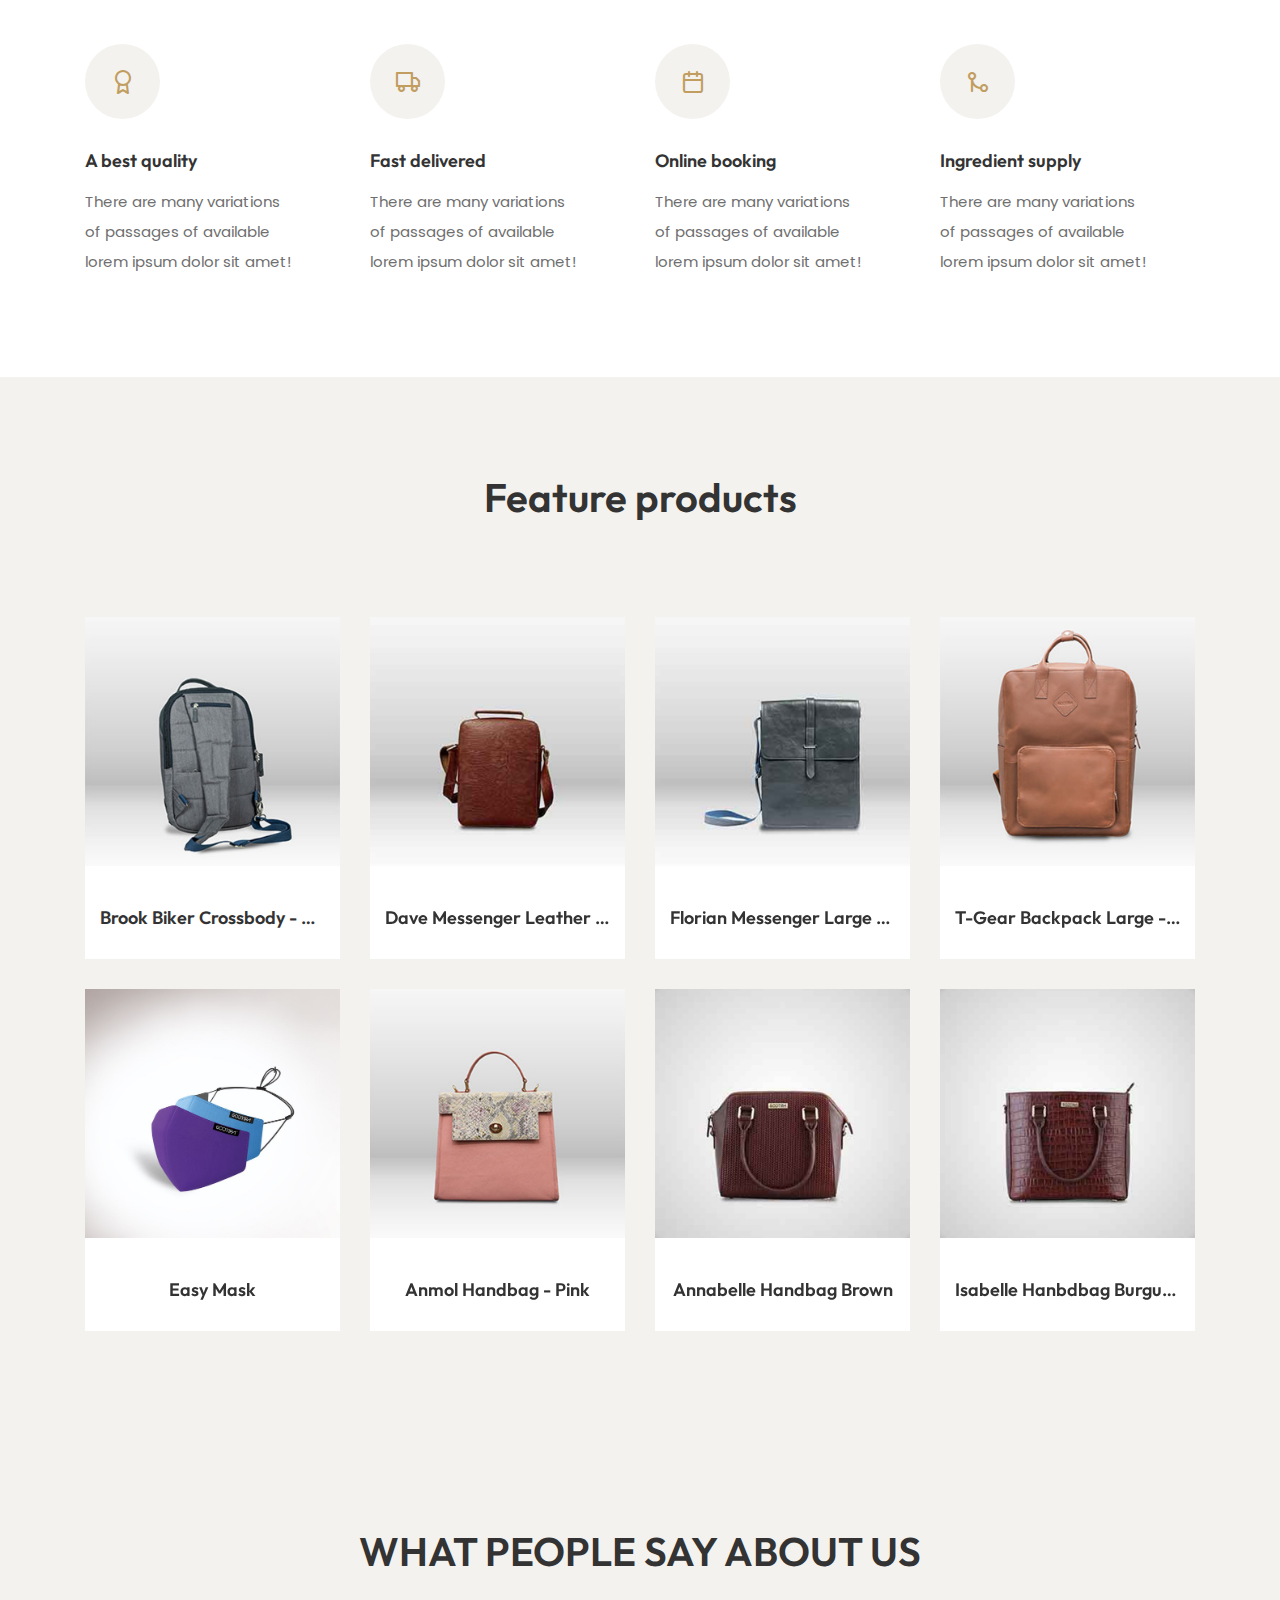
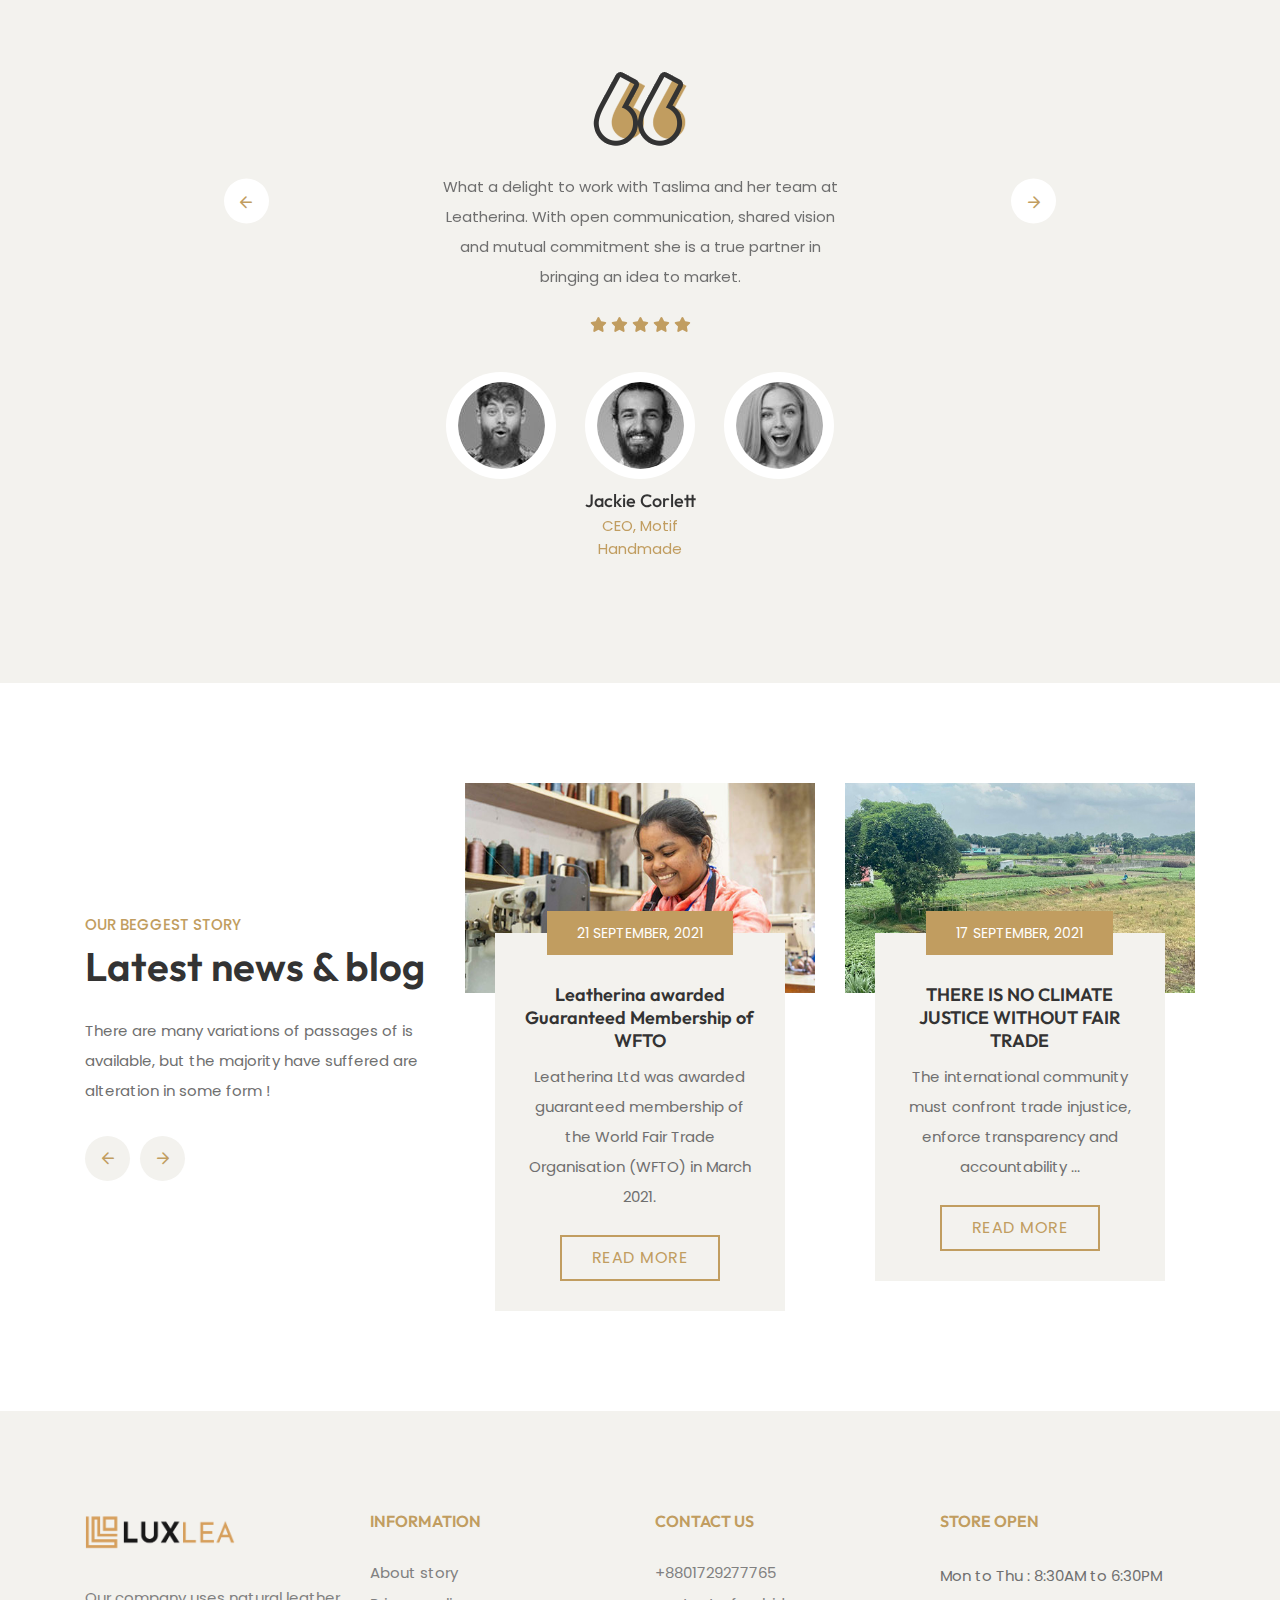
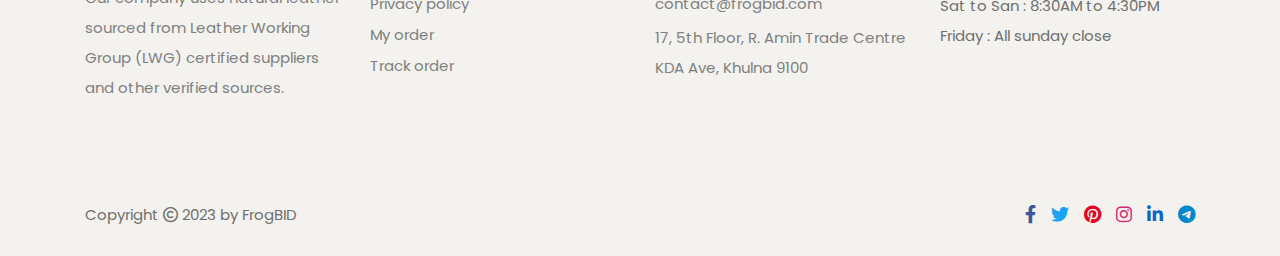
==== commit 474f3eb0: "AKASH12" ====
--- a/index.html
+++ b/index.html
@@ -935,7 +935,7 @@
                                     <p>
                                         <span>Copyright</span>
                                         <span class="copy-icon"><i class="far fa-copyright"></i></span>
-                                        <span>2023 by FrogBID<sup>TM</sup></span>
+                                        <span>2023 by FrogBID</span>
                                     </p>
                                 </li>
                                 <li class="social-icon">
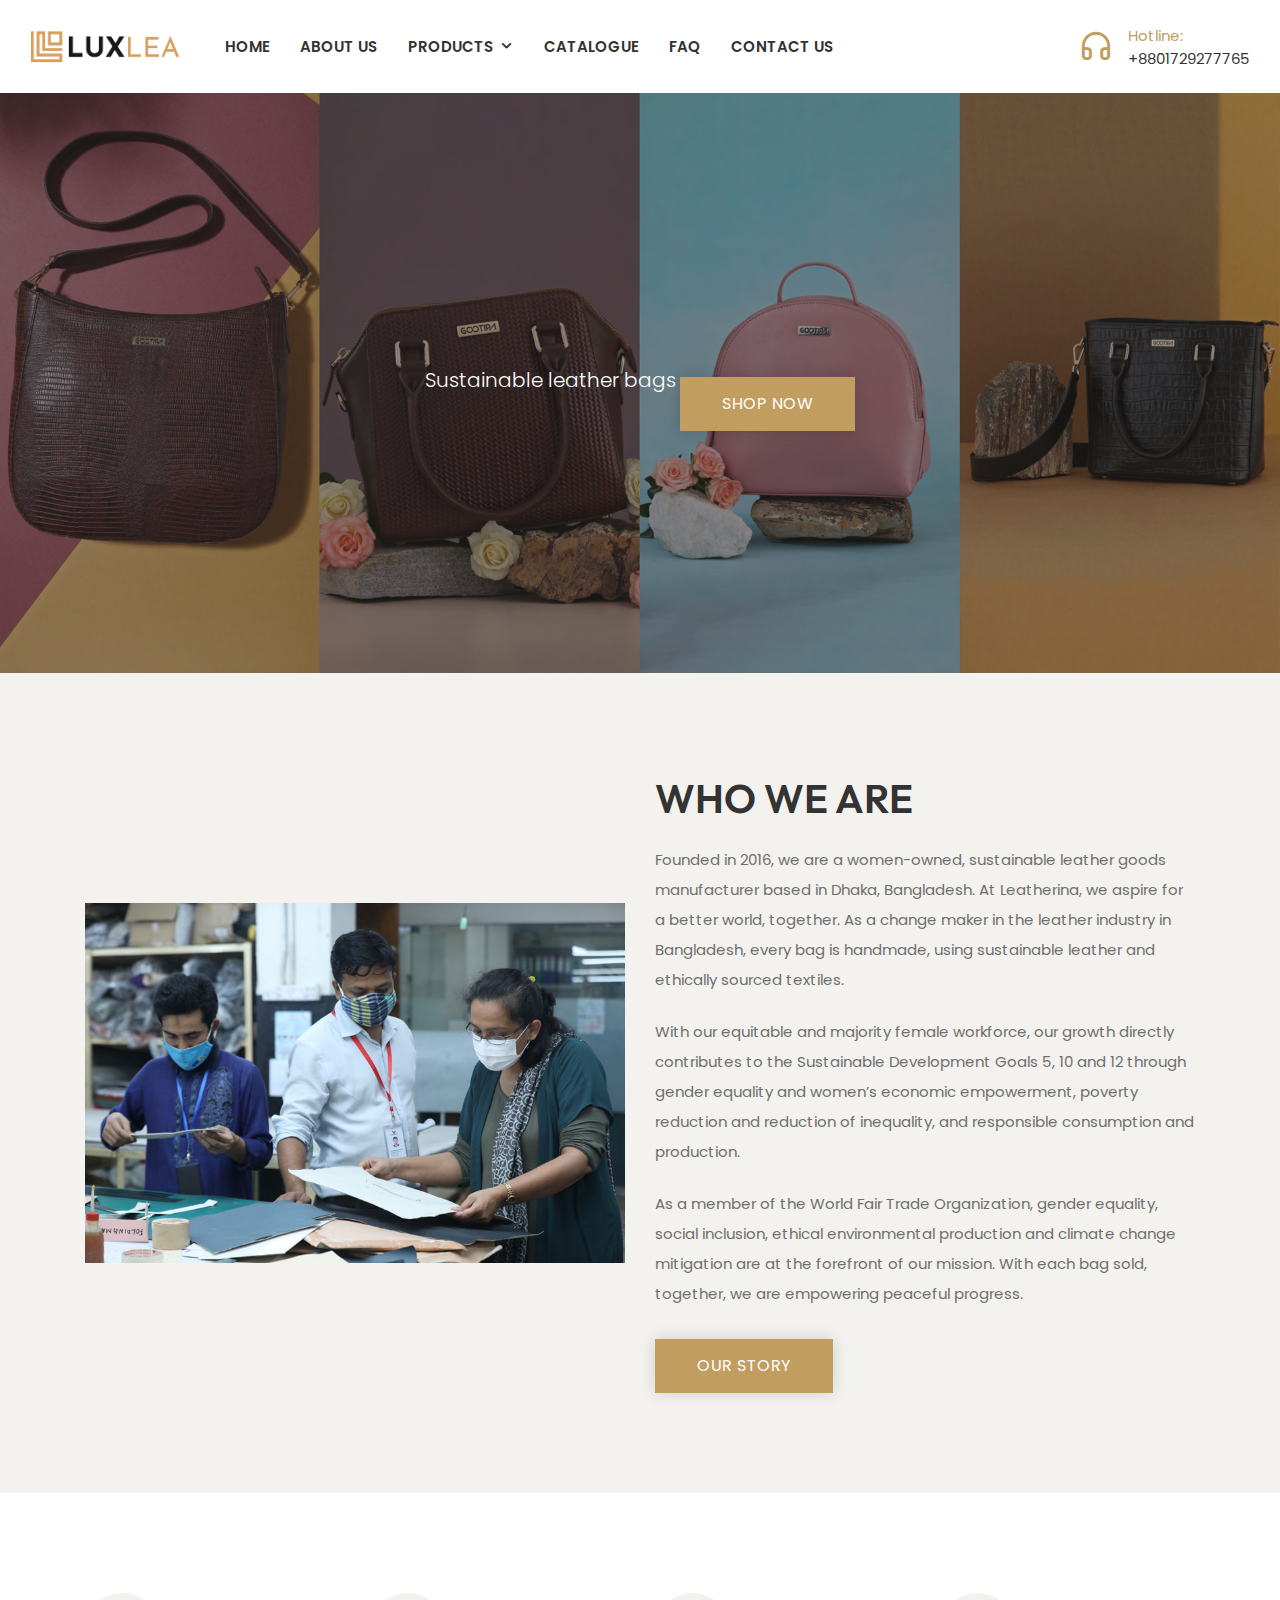
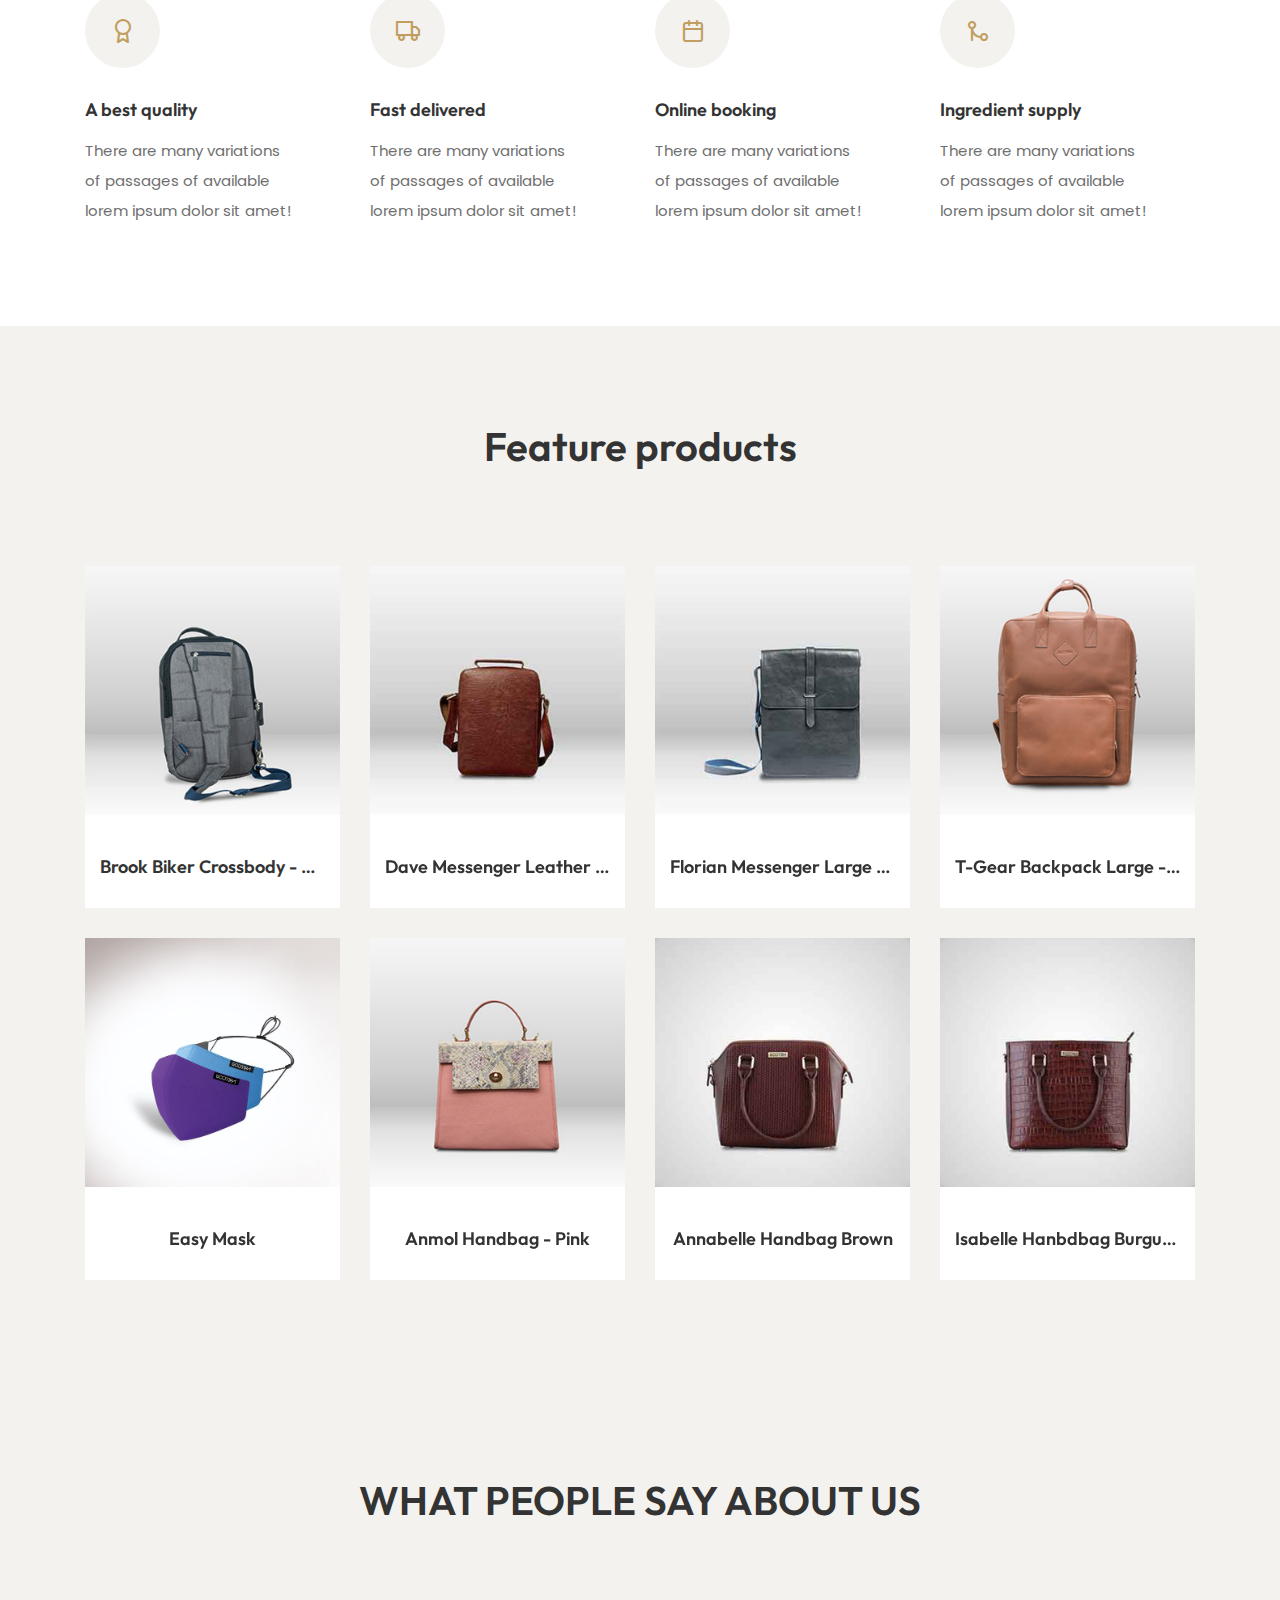
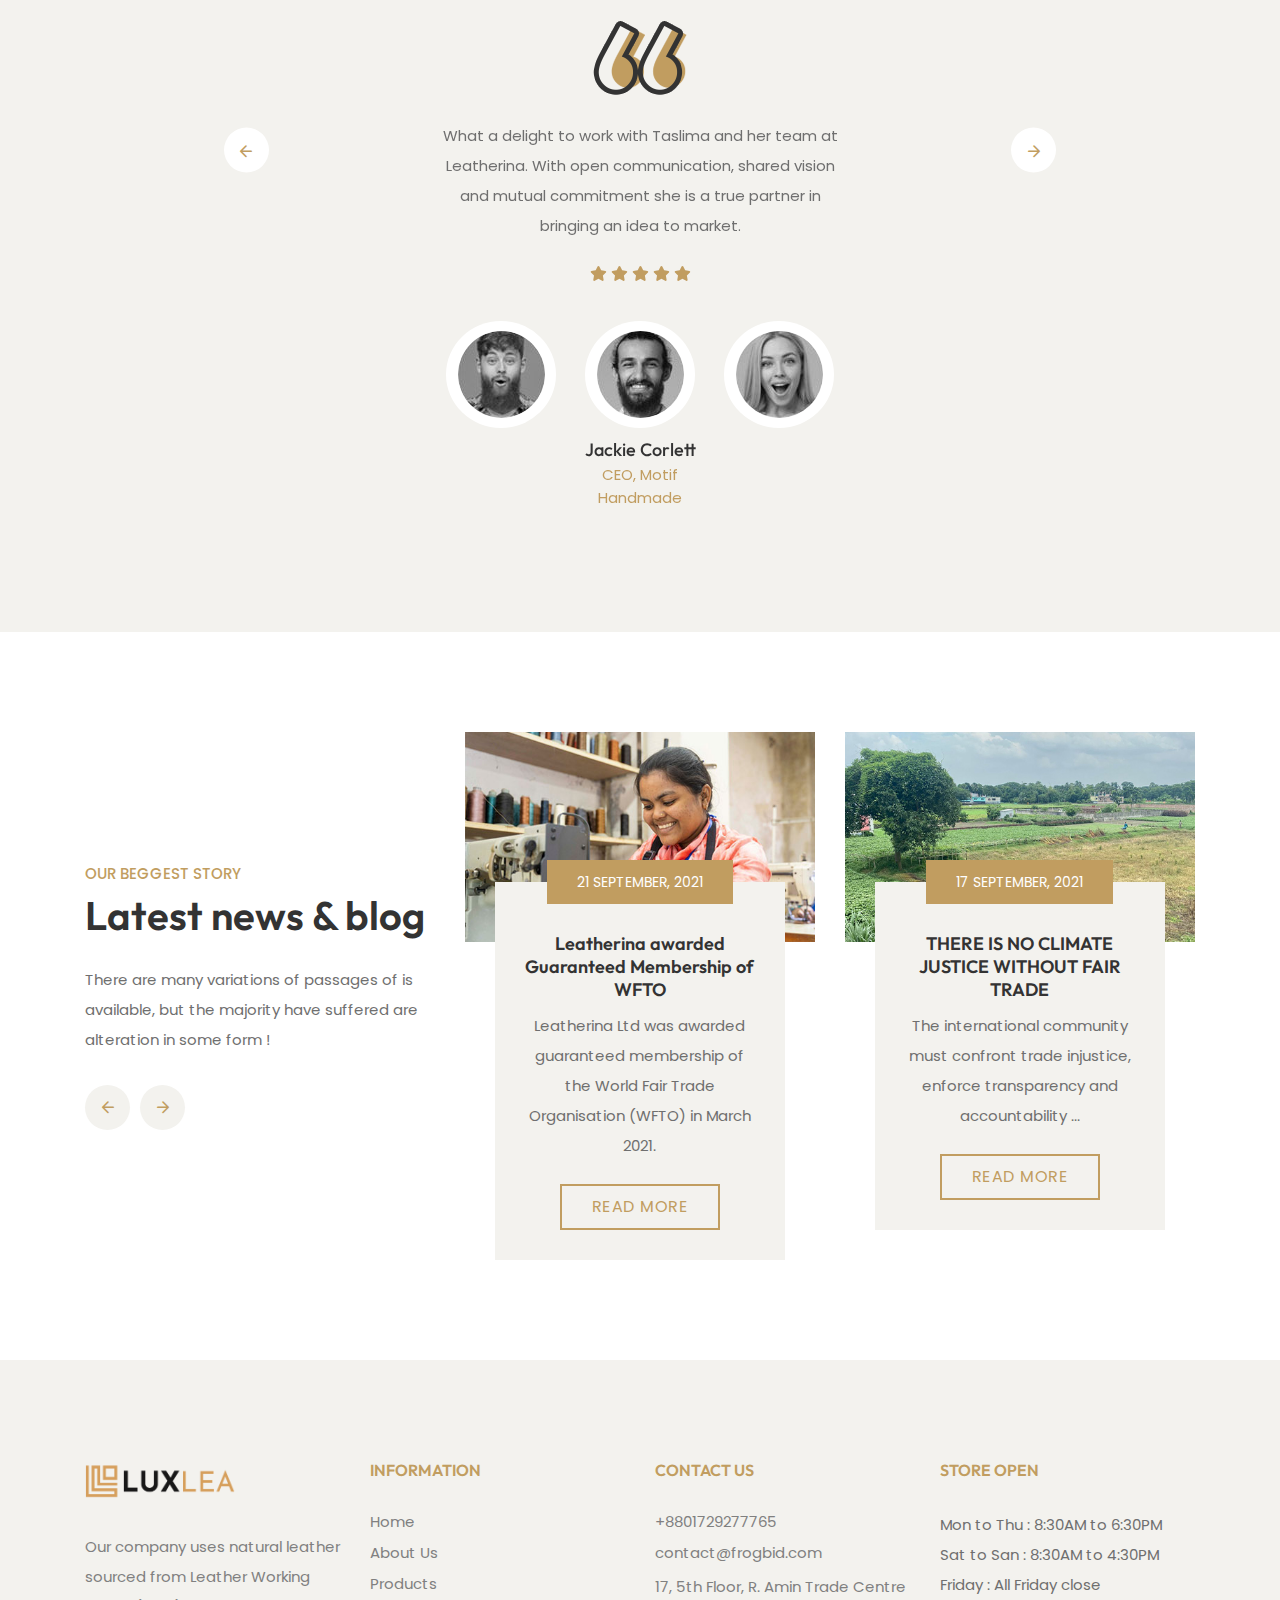
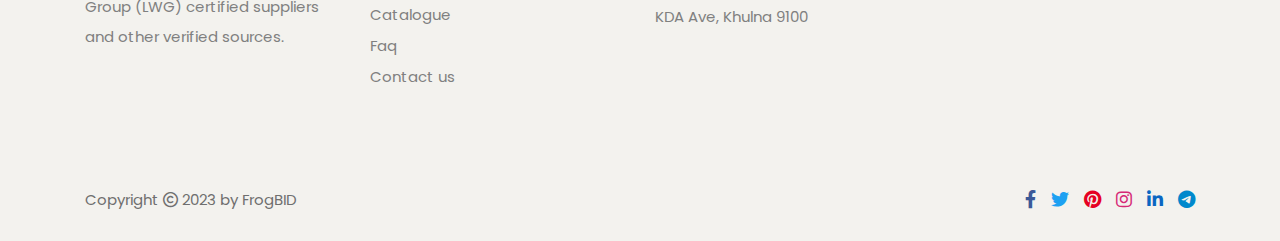
==== commit 064d8c51: "AKASH13" ====
--- a/index.html
+++ b/index.html
@@ -35,76 +35,6 @@
         <link rel="stylesheet" type="text/css" href="css/style.css">
     </head>
     <body>
-        <!-- top-notification start -->
-        <section class="top-notification-bar">
-            <div class="container-fluid">
-                <div class="row">
-                    <div class="col">
-                        <ul class="grid-wrap">
-                            <li class="grid-wrapper contact-wrap">
-                                <div class="contact-link">
-                                    <div class="connect-wrap contact-mail">
-                                        <a href="mailto:demo@support.com"><i class="feather-mail"></i>
-                                            <span>demo@support.com</span>
-                                        </a>
-                                    </div>
-                                </div>
-                            </li>
-                            <li class="grid-wrapper center-wrap">
-                                <div class="offer-text">
-                                    <span class="icon"><i class="feather-truck"></i></span>
-                                    <p>Free shipping above $50</p>
-                                </div>
-                            </li>
-                            <li class="grid-wrapper other-wrap">
-                                <div class="other-link">
-                                    <!-- user start -->
-                                    <div class="noti-wrap user-wrap">
-                                        <div class="acc-desk-header">
-                                            <div class="acc-title">
-                                                <a href="#" class="acc-ti">
-                                                    <span class="user-icon"><i class="feather-user"></i></span>
-                                                    <span class="user-title">Account</span>
-                                                </a>
-                                            </div>
-                                            <div class="acc-title-lg">
-                                                <a href="#"><i class="feather-user"></i></a>
-                                            </div>
-                                        </div>
-                                    </div>
-                                    <!-- user end -->
-                                    <!-- wishlist start -->
-                                    <div class="noti-wrap wishlist-wrap">
-                                        <a href="#" class="header-wishlist-btn">
-                                            <span class="wishlist-icon"><i class="feather-heart"></i></span>
-                                            <span class="wishlist-title">Wishlist</span>
-                                            <span class="wishlist-counter">5</span>
-                                        </a>
-                                    </div>
-                                    <!-- wishlist end -->
-                                    <!-- cart start -->
-                                    <div class="noti-wrap cart-wrap">
-                                        <div class="shopping-widget">
-                                            <div class="shopping-cart">
-                                                <a href="javascript:void(0)" class="cart-count">
-                                                    <span class="cart-icon-wrap">
-                                                        <span class="cart-icon"><i class="feather-shopping-bag"></i></span>
-                                                        <span class="cart-title">My cart</span>
-                                                        <span class="bigcounter">8</span>
-                                                    </span>
-                                                </a>
-                                            </div>
-                                        </div>
-                                    </div>
-                                    <!-- cart end -->
-                                </div>
-                            </li>
-                        </ul>
-                    </div>
-                </div>
-            </div>
-        </section>
-        <!-- top-notification end -->
         <!-- header start -->
         <header class="header-area">
             <div class="header-main-area">
@@ -883,16 +813,22 @@
                                         <div class="footer-wrap-menu">
                                             <ul class="footer-sublist">
                                                 <li class="ftsublink-li">
-                                                    <a href="#" class="ft-sublink">About story</a>
+                                                    <a href="index.html" class="ft-sublink">Home</a>
                                                 </li>
                                                 <li class="ftsublink-li">
-                                                    <a href="#" class="ft-sublink">Privacy policy</a>
+                                                    <a href="about-us-2.html" class="ft-sublink">About Us</a>
                                                 </li>
                                                 <li class="ftsublink-li">
-                                                    <a href="#" class="ft-sublink">My order</a>
+                                                    <a href="#" class="ft-sublink">Products</a>
                                                 </li>
                                                 <li class="ftsublink-li">
-                                                    <a href="#" class="ft-sublink">Track order</a>
+                                                    <a href="#" class="ft-sublink">Catalogue</a>
+                                                </li>
+                                                <li class="ftsublink-li">
+                                                    <a href="faq.html" class="ft-sublink">Faq</a>
+                                                </li>
+                                                <li class="ftsublink-li">
+                                                    <a href="contact-us-2.html" class="ft-sublink">Contact us</a>
                                                 </li>
                                             </ul>
                                         </div>
@@ -916,7 +852,7 @@
                                             <div class="time">
                                                 <p>Mon to Thu : 8:30AM to 6:30PM</p>
                                                 <p>Sat to San : 8:30AM to 4:30PM</p>
-                                                <p>Friday : All sunday close</p>
+                                                <p>Friday : All Friday close</p>
                                             </div>
                                         </div>
                                     </li>
@@ -1099,58 +1035,6 @@
             </div>
         </div>
         <!-- mobile-menu end -->
-        <!-- notification-bottom start -->
-        <div class="notification-bottom">
-            <ul class="shop-element-menu navigation-menu">
-                <li class="side-wrap home-wrap">
-                    <div class="home-wrapper">
-                        <a href="index.html" class="home-modal">
-                            <span class="home-icon"><i class="feather-home"></i></span>
-                            <span class="header-title">Home</span>
-                        </a>
-                    </div>
-                </li>
-                <li class="side-wrap search-wrap">
-                    <div class="search-wrapper">
-                        <a href="#seachmodal" data-bs-toggle="modal" class="search-modal">
-                            <span class="search-icon"><i class="feather-search"></i></span>
-                            <span class="header-title">Search</span>
-                        </a>
-                    </div>
-                </li>
-                <li class="side-wrap wishlist-wrap">
-                    <div class="wishlist-wrapper">
-                        <div class="wish-det">
-                                <a href="#" class="wishlist-count">
-                                <span class="wishlist-icon"><i class="feather-heart"></i></span>
-                                <span class="wishlist-counter">5</span>
-                                <span class="header-title">Wishlist</span>
-                            </a>
-                        </div>
-                    </div>
-                </li>
-                <li class="side-wrap cart-wrap">
-                    <div class="cart-wrapper">
-                        <div class="cart-det">
-                            <a href="javascript:void(0)" class="add-to-cart cart-count">
-                                <span class="cart-icon"><i class="feather-shopping-bag"></i></span>
-                                <span class="cart-counter">8</span>
-                                <span class="header-title">Cart</span>
-                            </a>
-                        </div>
-                    </div>
-                </li>
-                <li class="side-wrap user-wrap">
-                    <div class="user-wrapper">
-                        <a href="#" class="user-login">
-                            <span class="user-icon"><i class="feather-user"></i></span>
-                            <span class="header-title">User</span>
-                        </a>
-                    </div>
-                </li>
-            </ul>
-        </div>
-        <!-- notification-bottom end -->
         <!-- quickview modal start -->
         <div class="productmodal">
             <div class="modal fade" id="quickview" tabindex="-1">
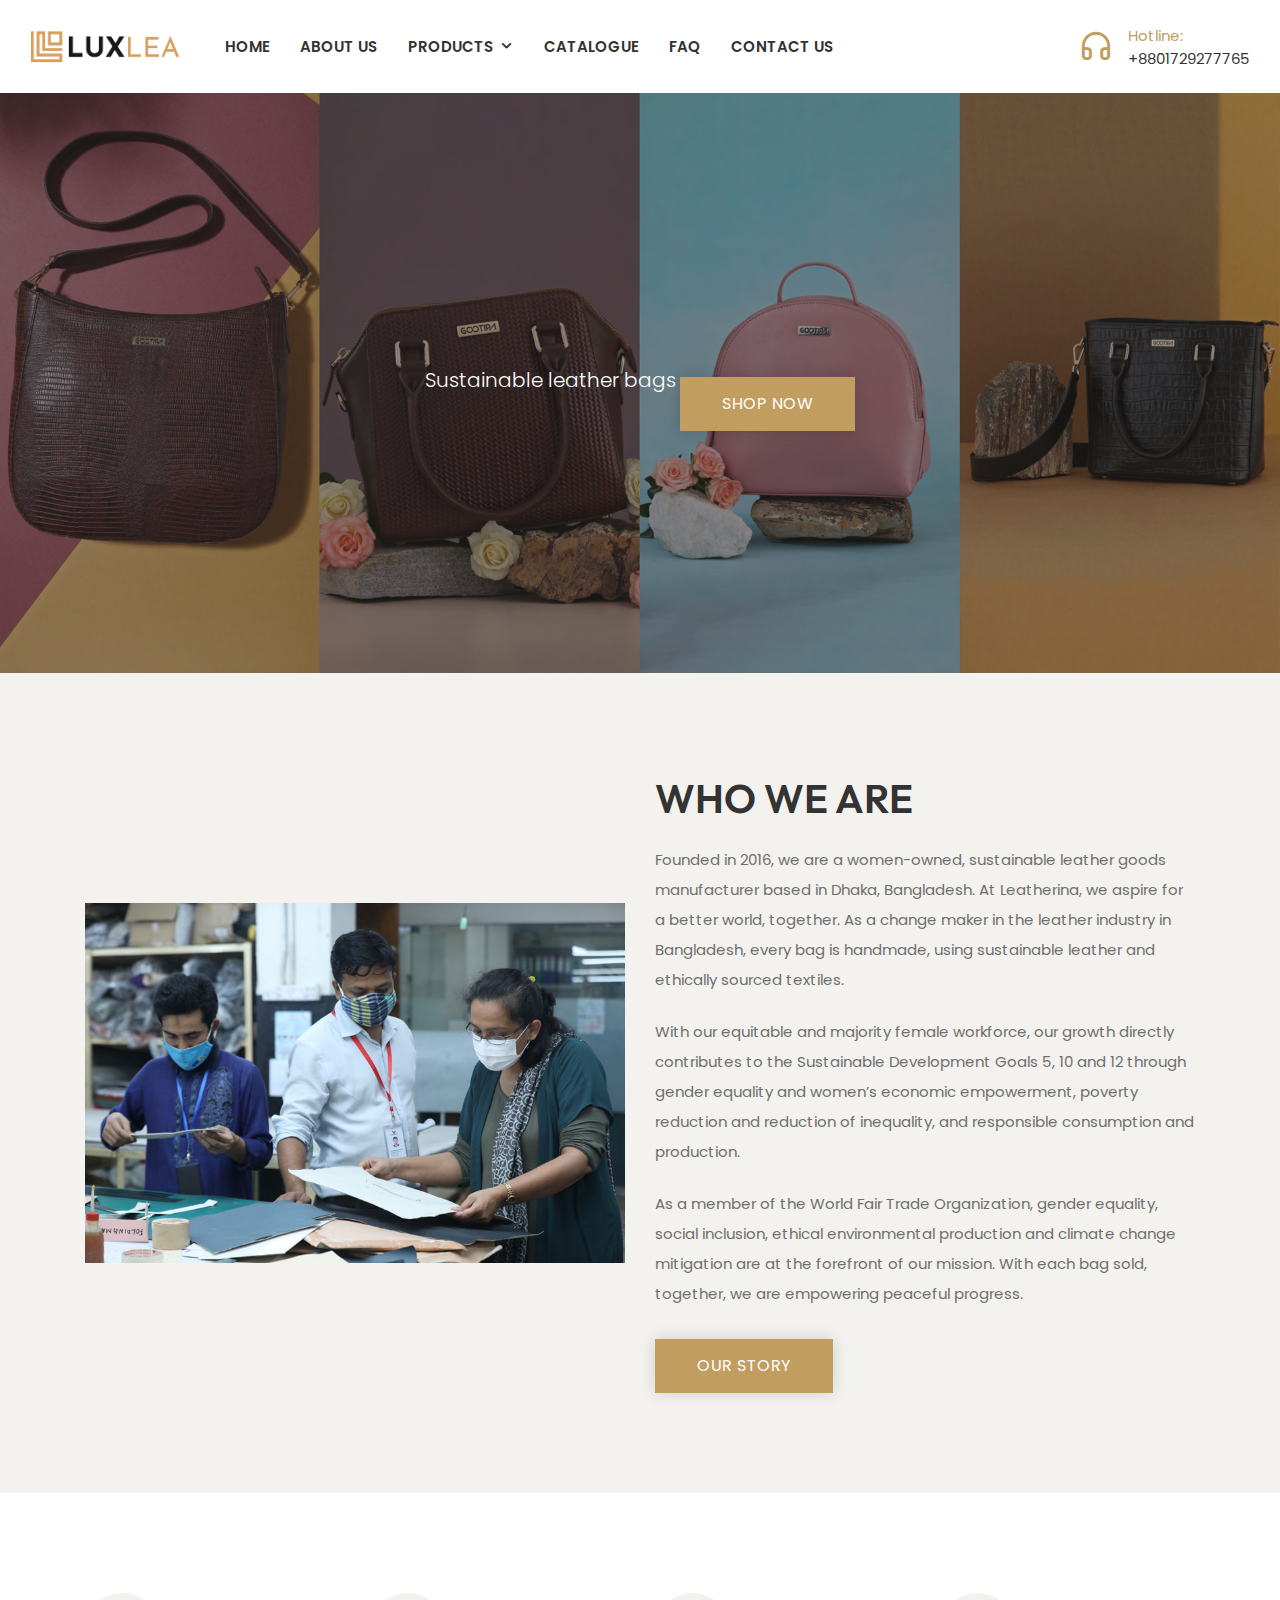
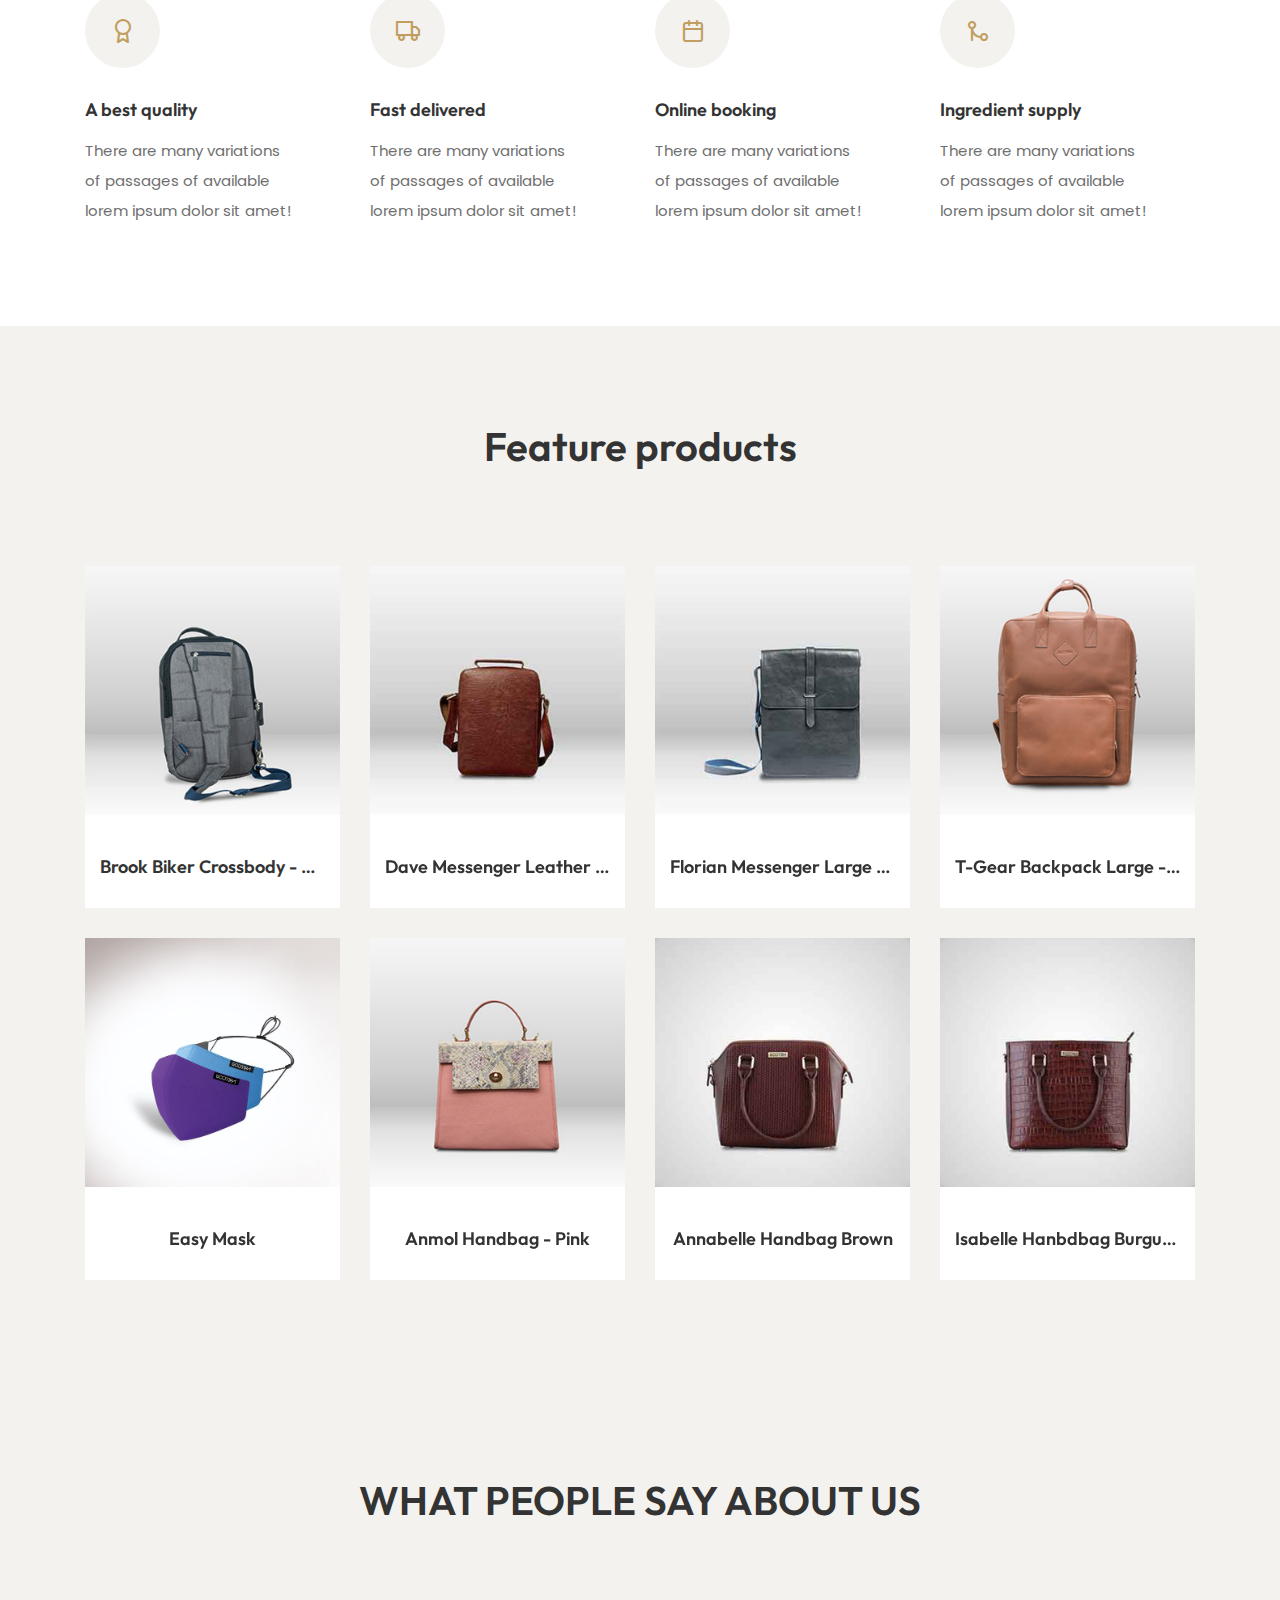
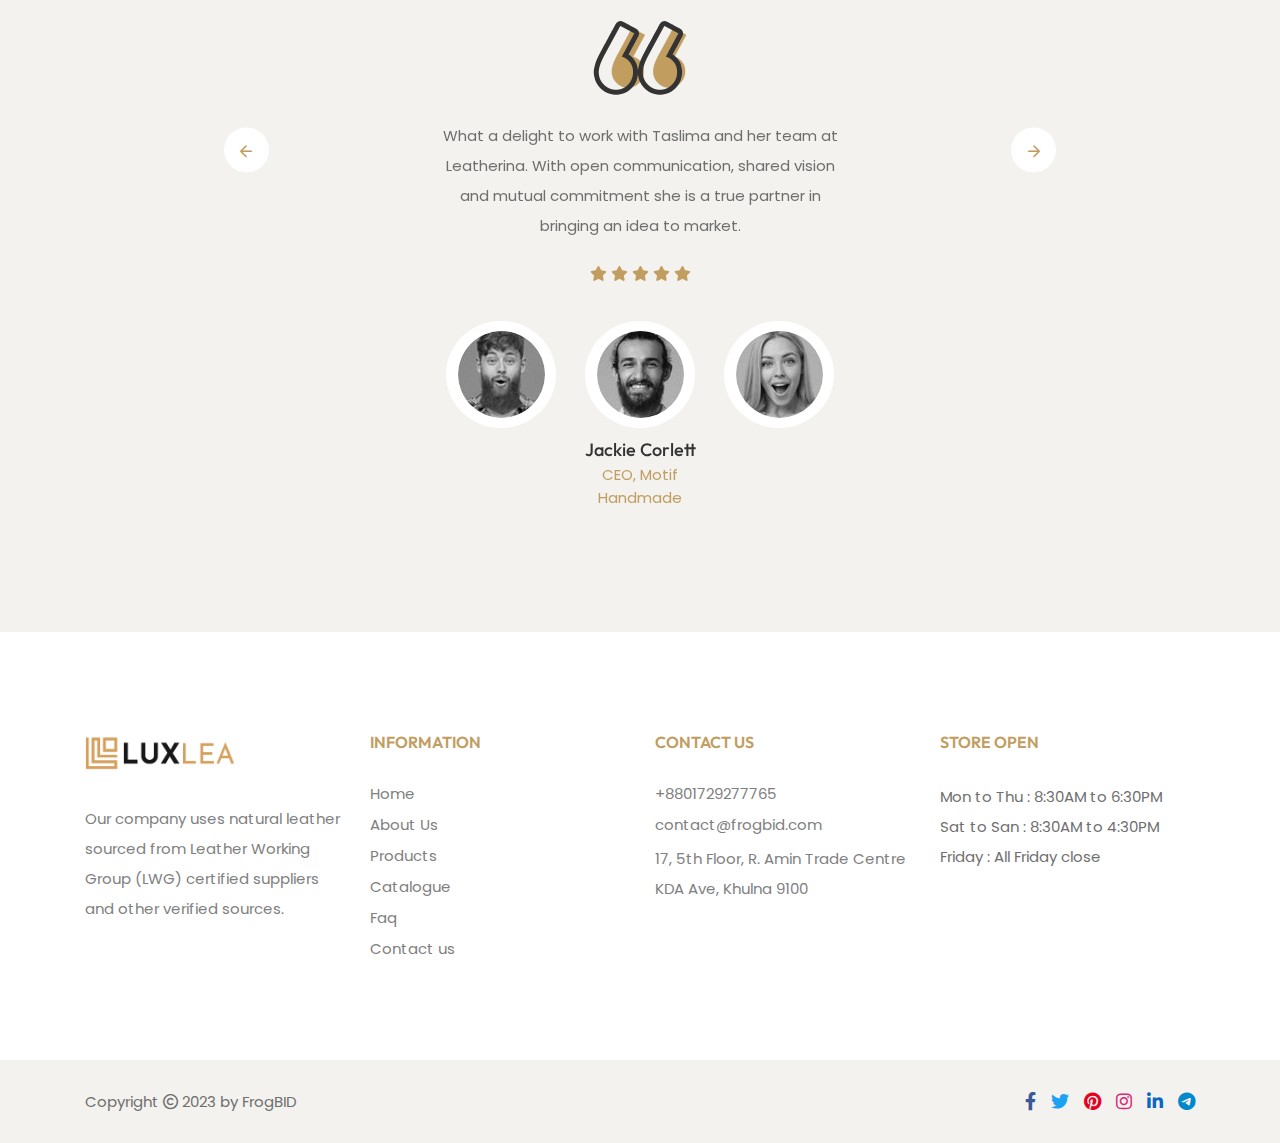
==== commit 99ccc0e0: "AKASH13" ====
--- a/index.html
+++ b/index.html
@@ -701,98 +701,9 @@
                 </div>
             </section>
             <!-- testimonial end -->
-            <!-- blog-wrap start -->
-            <section class="blog-wrap section-ptb">
-                <div class="container">
-                    <div class="row">
-                        <div class="col">
-                            <ul class="grid-wrap">
-                                <li class="grid-wrapper title-wrapper">
-                                    <div class="section-title">
-                                        <span class="sub-title">OUR BEGGEST STORY</span>
-                                        <h2>Latest news &amp; blog</h2>
-                                        <p>There are many variations of passages of is available, but the majority have suffered are alteration in some form !</p>
-                                    </div>
-                                    <div class="swiper-buttons">
-                                        <button class="swiper-prev"><i class=" feather-arrow-left"></i></button>
-                                        <button class="swiper-next"><i class=" feather-arrow-right"></i></button>
-                                    </div>
-                                </li>
-                                <li class="grid-wrapper slider-wrapper">
-                                    <div class="blog-slider swiper" id="blog-template">
-                                        <div class="swiper-wrapper">
-                                            <div class="swiper-slide">
-                                                <div class="blog-post">
-                                                    <div class="blog-main-img">
-                                                        <a href="#" class="blog-img">
-                                                            <img src="img/blog/WFTO-BLog1.jpg" class="img-fluid" alt="backery-blog-1-1">
-                                                            <span class="blog-icon"><i class="bi bi-link-45deg"></i></span>
-                                                        </a>
-                                                    </div>
-                                                    <div class="blog-post-content">
-                                                        <span class="date-time">21 September, 2021</span>
-                                                        <h6 class="blog-title">
-                                                        <a href="#">Leatherina awarded Guaranteed Membership of WFTO</a>
-                                                        </h6>
-                                                        <p class="blog-desc">Leatherina Ltd was awarded guaranteed membership of the World Fair Trade Organisation (WFTO) in March 2021.</p>
-                                                        <a href="#" class="read-btn btn btn-style2">
-                                                            <span>Read more</span>
-                                                        </a>
-                                                    </div>
-                                                </div>
-                                            </div>
-                                            <div class="swiper-slide">
-                                                <div class="blog-post">
-                                                    <div class="blog-main-img">
-                                                        <a href="#" class="blog-img">
-                                                            <img src="img/blog/Blog-18-09-2021-thamble.jpg" class="img-fluid" alt="backery-blog-1-2">
-                                                            <span class="blog-icon"><i class="bi bi-link-45deg"></i></span>
-                                                        </a>
-                                                    </div>
-                                                    <div class="blog-post-content">
-                                                        <span class="date-time">17 September, 2021</span>
-                                                        <h6 class="blog-title">
-                                                        <a href="#">THERE IS NO CLIMATE JUSTICE WITHOUT FAIR TRADE</a>
-                                                        </h6>
-                                                        <p class="blog-desc">The international community must confront trade injustice, enforce transparency and accountability ...</p>
-                                                        <a href="#" class="read-btn btn btn-style2">
-                                                            <span>Read more</span>
-                                                        </a>
-                                                    </div>
-                                                </div>
-                                            </div>
-                                            <div class="swiper-slide">
-                                                <div class="blog-post">
-                                                    <div class="blog-main-img">
-                                                        <a href="#" class="blog-img">
-                                                            <img src="img/blog/Blog-16-09-2021-thamble.jpg" class="img-fluid" alt="backery-blog-1-3">
-                                                            <span class="blog-icon"><i class="bi bi-link-45deg"></i></span>
-                                                        </a>
-                                                    </div>
-                                                    <div class="blog-post-content">
-                                                        <span class="date-time">16 September, 2021</span>
-                                                        <h6 class="blog-title">
-                                                        <a href="#">IMPACT OF COVID-19 PANDEMIC ON LEATHER AND FOOTWEAR SMES</a>
-                                                        </h6>
-                                                        <p class="blog-desc">The leather industry is the second largest earner of foreign currencies of Bangladesh after RMG.</p>
-                                                        <a href="#" class="read-btn btn btn-style2">
-                                                            <span>Read more</span>
-                                                        </a>
-                                                    </div>
-                                                </div>
-                                            </div>
-                                        </div>
-                                    </div>
-                                </li>
-                            </ul>
-                        </div>
-                    </div>
-                </div>
-            </section>
-            <!-- blog-wrap end -->
         </main>
         <footer>
-            <div class="footer-top-area section-ptb">
+            <div class="footer-top-area section-ptb" style="background-color: #ffffff;">
                 <div class="container">
                     <div class="row">
                         <div class="col">
@@ -862,7 +773,7 @@
                     </div>
                 </div>
             </div>
-            <div class="footer-bottom-area">
+            <div class="footer-bottom-area"style="padding-top: 30px;padding-bottom: 30px;">
                 <div class="container">
                     <div class="row">
                         <div class="col">
